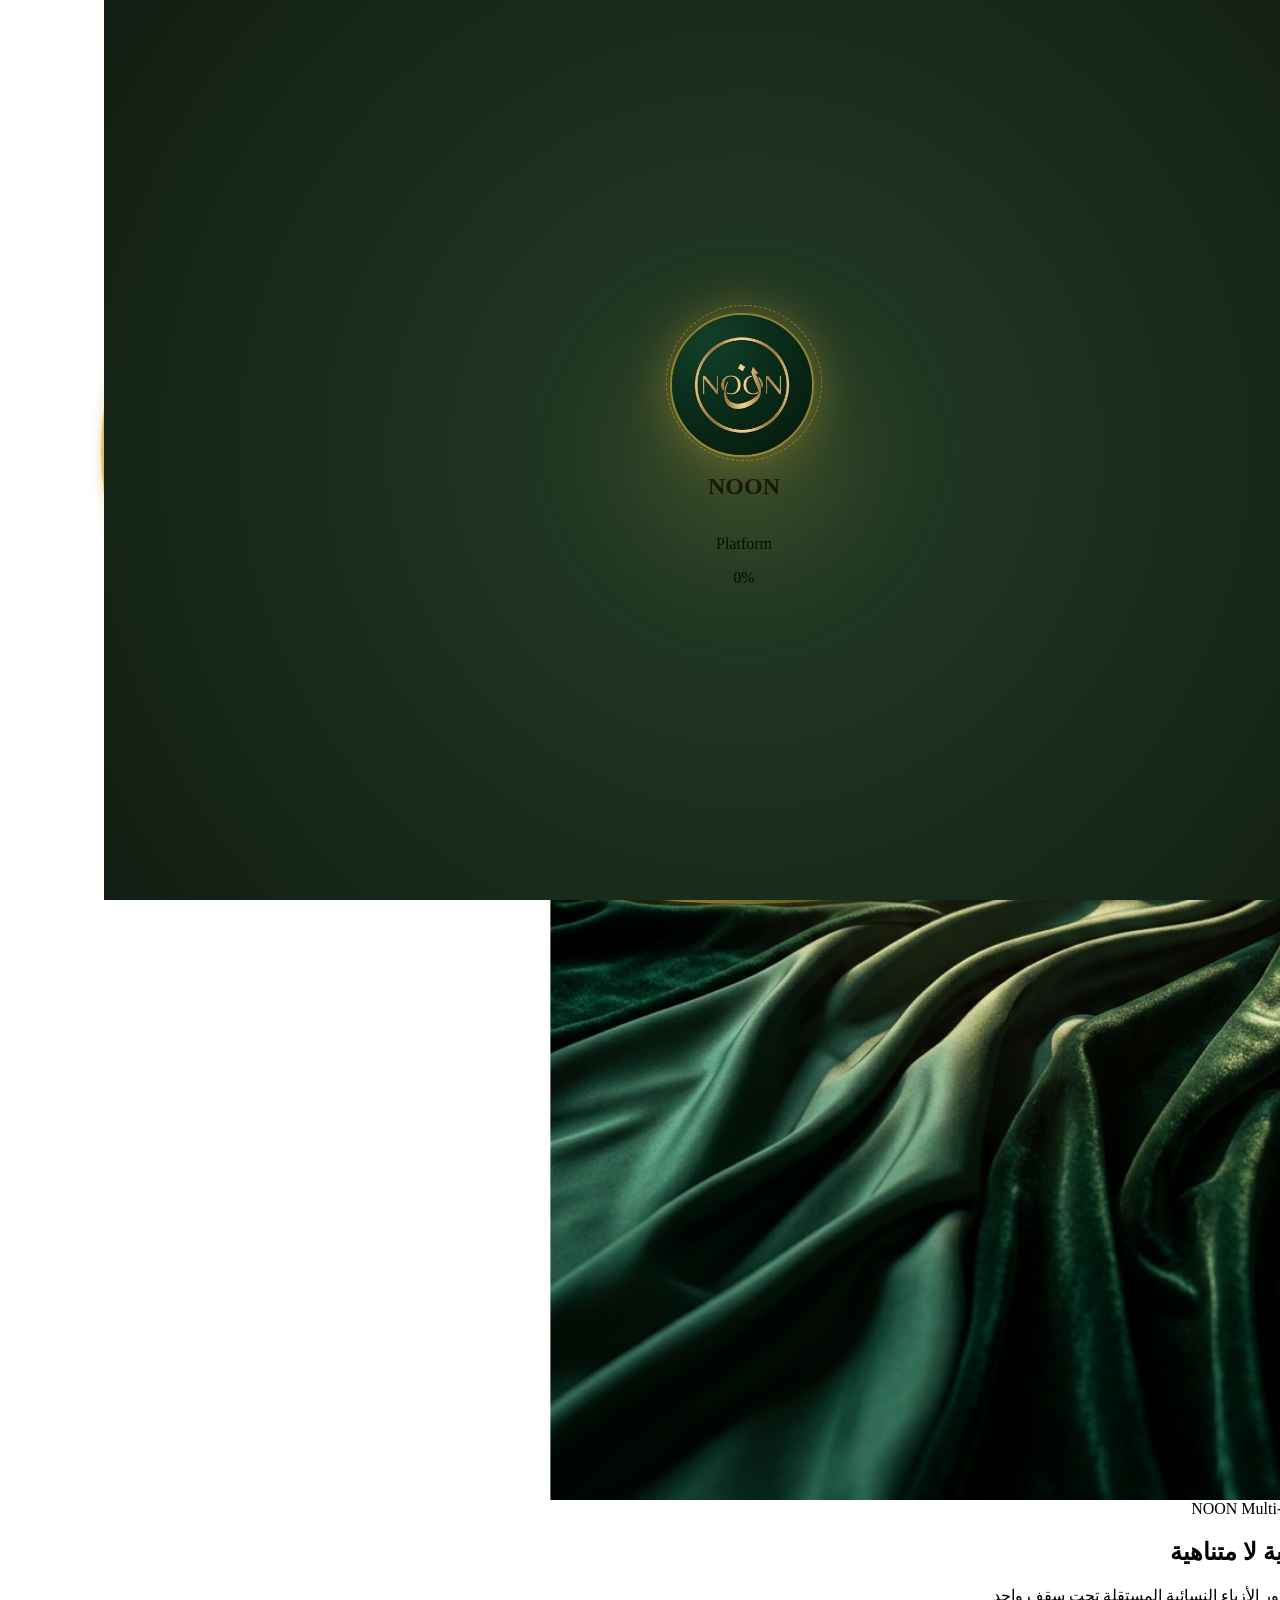
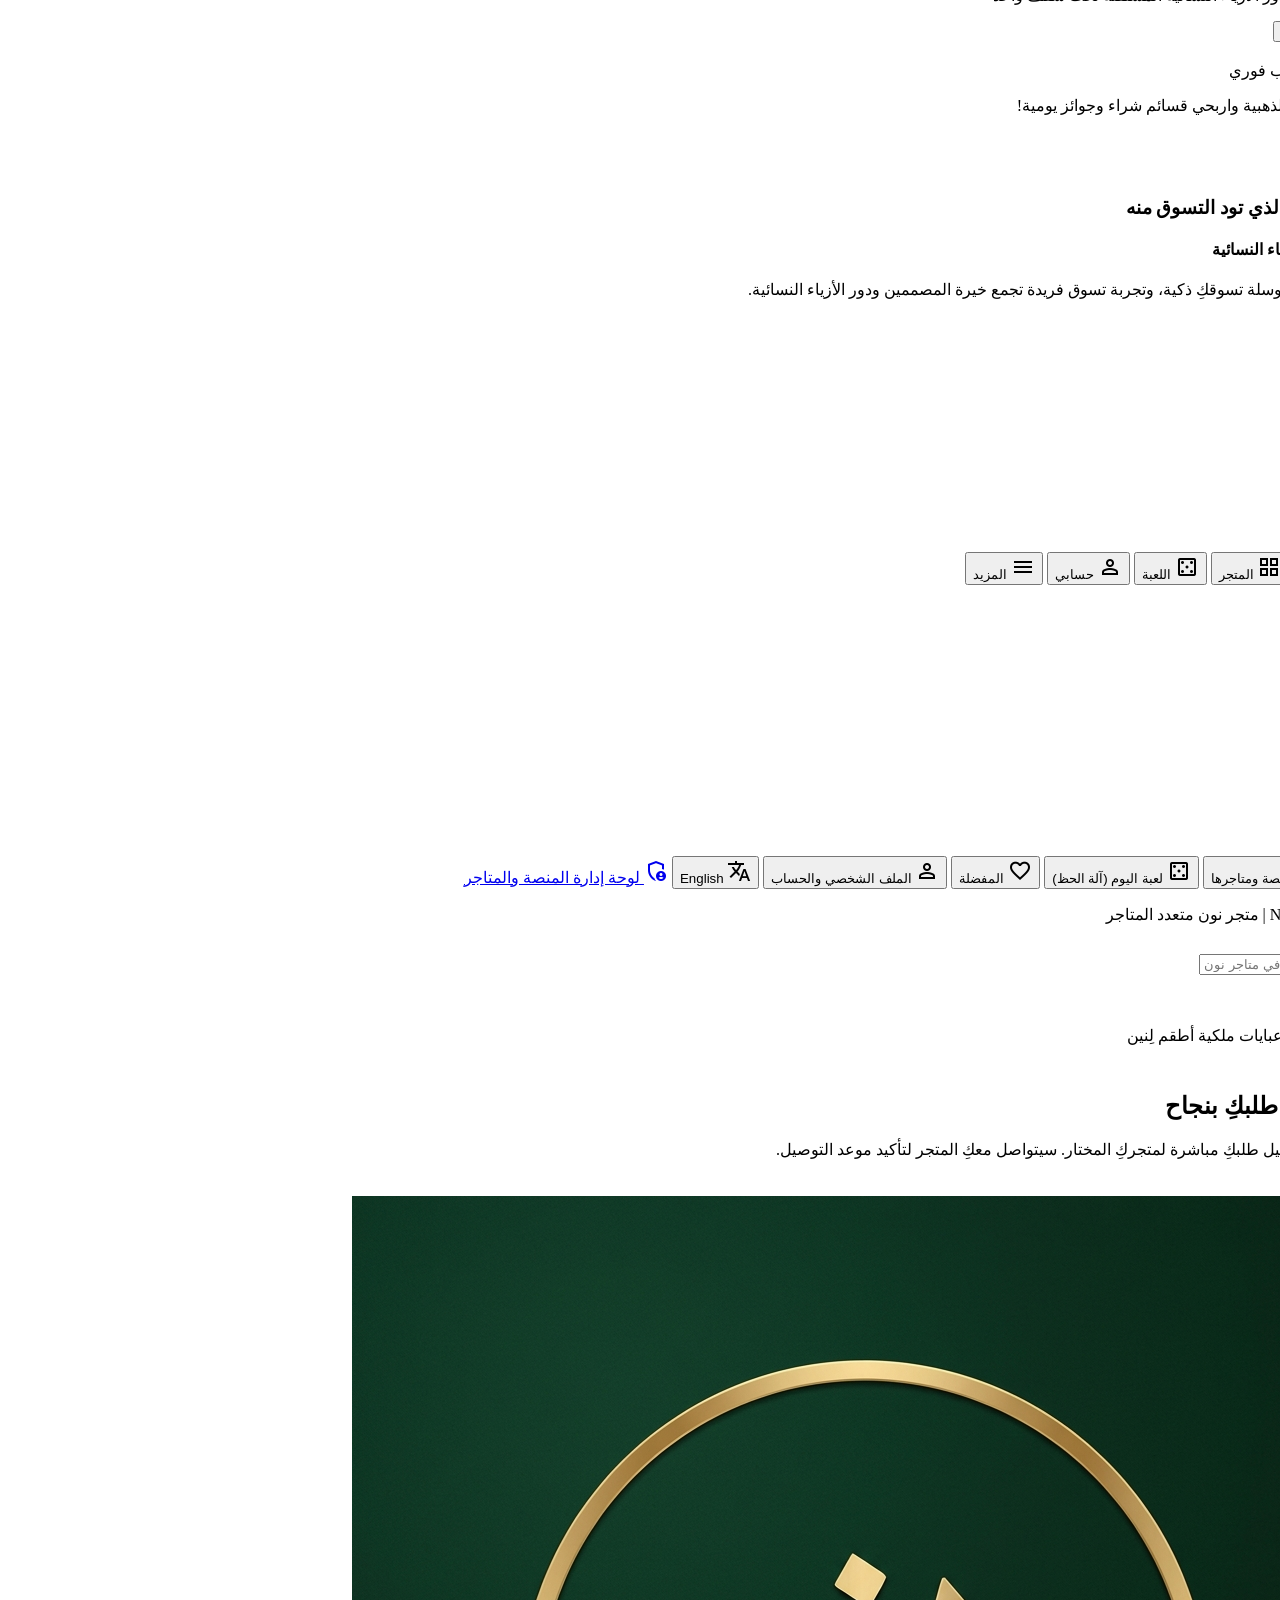
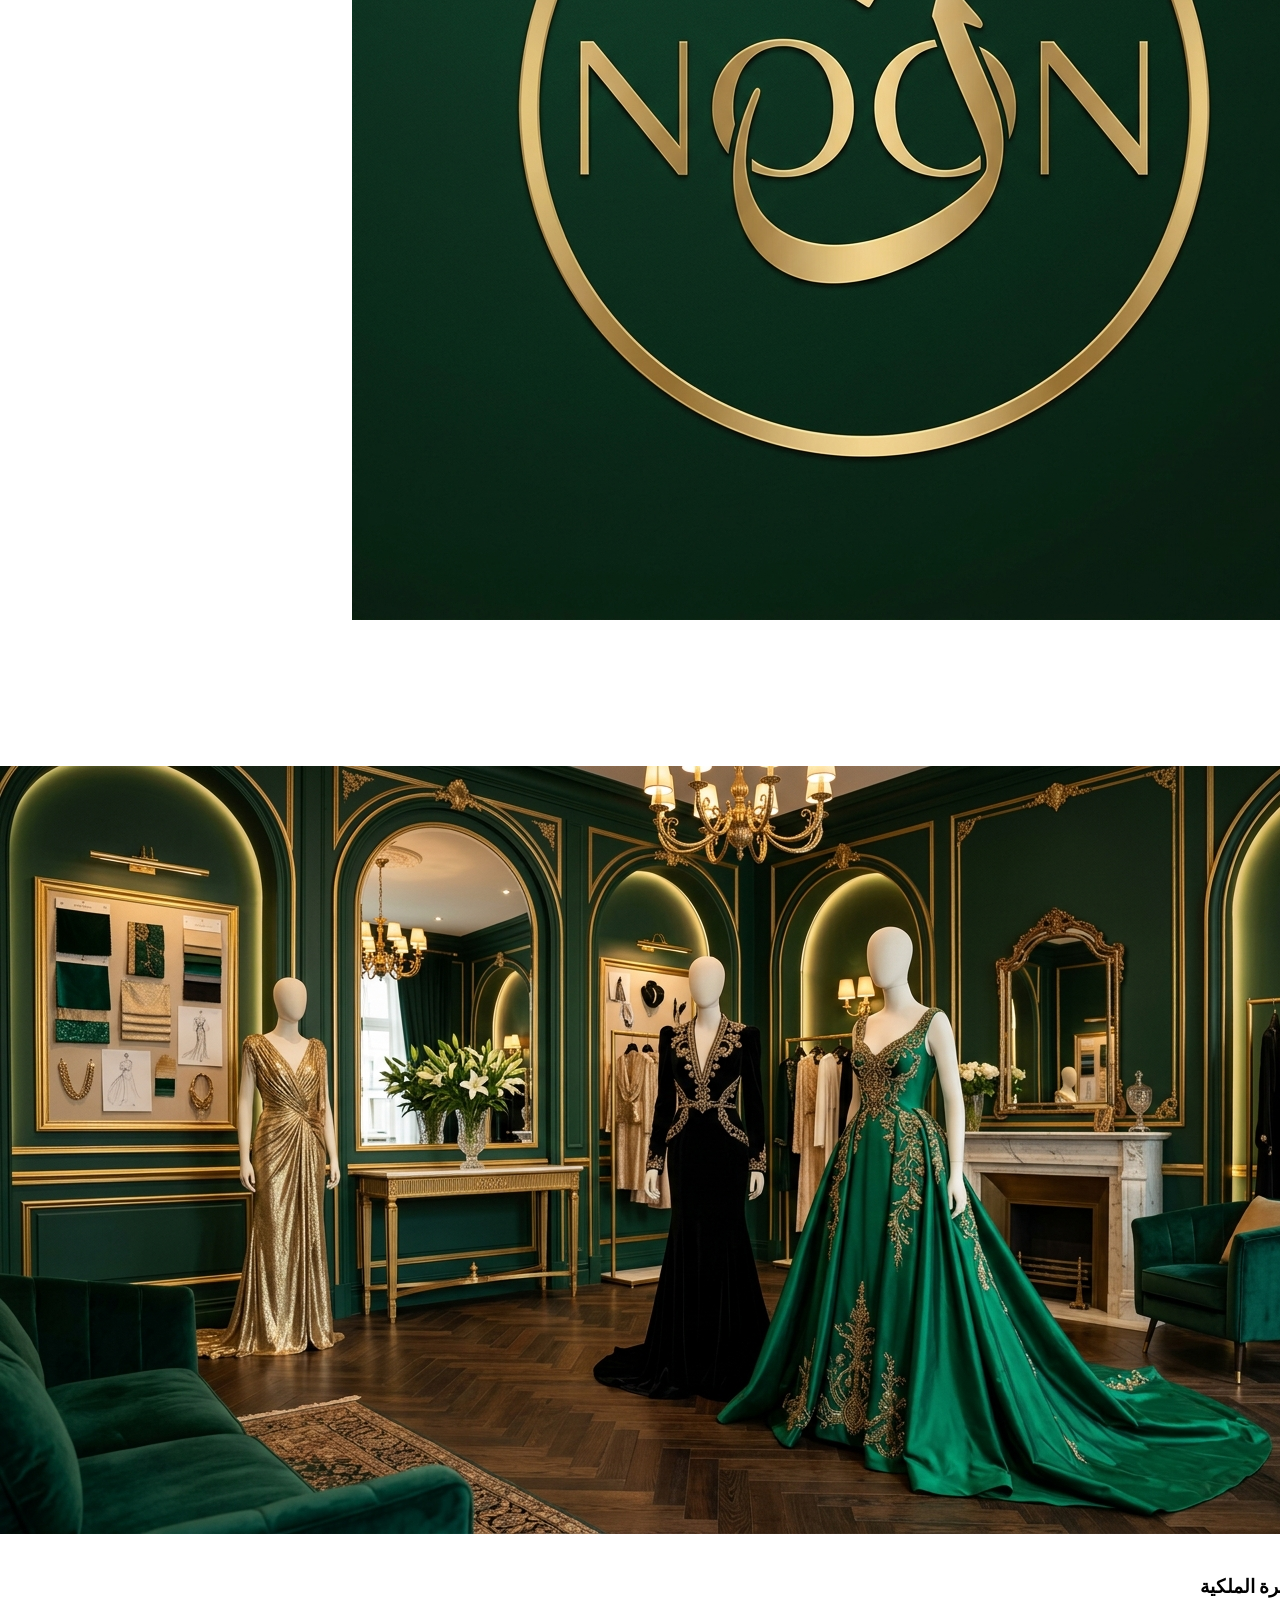
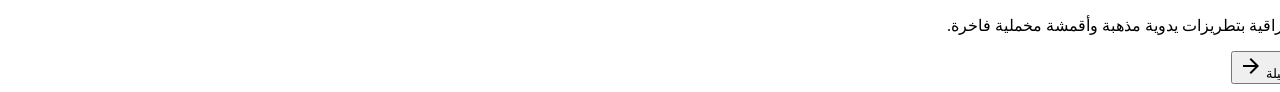
==== index.html @ 129aa899 "Initial commit: NOON Multi-Store Women's Fashion Platform" ====
<!DOCTYPE html>
<html lang="ar" dir="rtl" translate="no">
<head>
  <meta charset="UTF-8" />
  <meta name="viewport" content="width=device-width, initial-scale=1.0, maximum-scale=1.0, user-scalable=no" />
  <meta name="google" content="notranslate" />
  <title>منصة نون | NOON Multi-Store Platform</title>
  <meta name="description" content="منصة نون — وجهتكِ الأولى لتسوق أرقى الأزياء والعبايات النسائية من متاجر مستقلة متعددة." />
  <script>
    window.onerror = function(msg, url, lineNo, columnNo, error) {
      console.log('NOON ERROR:', msg, 'at', lineNo, ':', columnNo);
      return false;
    };
  </script>
  <link rel="preconnect" href="https://fonts.googleapis.com">
  <link rel="preconnect" href="https://fonts.gstatic.com" crossorigin>
  <link href="https://fonts.googleapis.com/css2?family=Manrope:wght@300;400;500;600&family=Noto+Serif:ital,wght@0,300;0,400;0,500;0,600;0,700;1,400&family=IBM+Plex+Sans+Arabic:wght@300;400;500;600;700&family=Noto+Serif+Arabic:wght@300;400;500;600;700&display=swap" rel="stylesheet">
  <link rel="stylesheet" href="https://fonts.googleapis.com/css2?family=Material+Symbols+Outlined:opsz,wght,FILL,GRAD@24,300,0,0" />
  <script src="https://cdn.jsdelivr.net/npm/@supabase/supabase-js@2"></script>
  <script src="https://cdnjs.cloudflare.com/ajax/libs/gsap/3.12.5/gsap.min.js"></script>
  <script src="https://cdn.tailwindcss.com"></script>
  <script>
    tailwind.config = {
      theme: {
        extend: {
          colors: {
            background: '#FCFAE8',
            primary: '#1B2E1D',
            accent: '#D4AF37',
            gold: { DEFAULT: '#D4AF37', light: '#E5C76B', dark: '#B8860B' }
          },
          fontFamily: {
            serif: ['"Noto Serif"', '"Noto Serif Arabic"', 'serif'],
            sans: ['"IBM Plex Sans Arabic"', '"Manrope"', 'sans-serif'],
          },
          letterSpacing: { 'luxury': '0.3em', 'elegant': '0.15em' },
          animation: {
            'fade-up': 'fadeUp 1.2s cubic-bezier(0.16, 1, 0.3, 1) forwards',
            'slow-zoom': 'slowZoom 20s linear infinite alternate',
          },
          keyframes: {
            fadeUp: {
              '0%': { opacity: '0', transform: 'translateY(40px)' },
              '100%': { opacity: '1', transform: 'translateY(0)' }
            },
            slowZoom: {
              '0%': { transform: 'scale(1)' },
              '100%': { transform: 'scale(1.1)' }
            }
          }
        },
      },
    }
  </script>
  <style type="text/tailwindcss">
    @layer base {
      body { @apply bg-background text-primary font-sans antialiased overflow-x-hidden; }
      h1, h2, h3, h4, h5, h6 { @apply font-serif; }
      [dir="rtl"] { font-family: "IBM Plex Sans Arabic", "Manrope", sans-serif; }
      [dir="rtl"] h1, [dir="rtl"] h2, [dir="rtl"] h3, [dir="rtl"] h4, [dir="rtl"] h5, [dir="rtl"] h6 {
        font-family: "Noto Serif Arabic", "Noto Serif", serif;
      }
    }
  </style>
  <link rel="stylesheet" href="./style.css" />
</head>
<body class="bg-background text-primary font-sans antialiased overflow-x-hidden pb-16">
  
  <!-- 1. SPLASH SCREEN (بداية ترحيبية موشن راقية وسلسة) -->
  <div id="splash-screen">
    <div class="splash-backdrop-glow"></div>
    <div class="splash-logo-wrap mb-4">
      <div class="splash-ring-outer"></div>
      <img src="images/logo.png" alt="NOON Logo" class="splash-logo-img">
    </div>
    <h2 class="font-serif text-3xl tracking-[0.45em] text-accent font-light mb-1 splash-title">NOON</h2>
    <p class="text-[9px] uppercase tracking-[0.35em] text-white/60 mb-6 splash-sub" data-i18n="brand_sub">Platform</p>
    
    <!-- Motion Progress Bar -->
    <div class="w-48 h-[2px] bg-white/10 rounded-full overflow-hidden relative">
      <div id="splash-progress" class="h-full bg-gradient-to-r from-accent/60 via-accent to-gold-light w-0 rounded-full transition-all duration-300"></div>
    </div>
    <span id="splash-percent" class="text-[9px] text-accent/80 font-mono tracking-widest mt-2 font-bold">0%</span>
  </div>

  <!-- 2. TOP BRAND NAV -->
  <header class="fixed top-0 left-0 right-0 z-50 glass-header transition-all duration-500" id="top-nav">
    <div class="px-4 h-16 flex items-center justify-between max-w-[600px] mx-auto">
      
      <!-- Left Controls: Store Switcher (⋮) & Daily Game -->
      <div class="flex items-center gap-1.5">
        <button id="store-switcher-btn" class="w-9 h-9 rounded-full flex items-center justify-center text-primary hover:text-accent hover:bg-primary/5 transition-all" onclick="toggleStoreSwitcher(true)" title="تبديل المتاجر">
          <span class="material-symbols-outlined text-2xl">more_vert</span>
        </button>
        <button id="nav-game-btn" class="w-9 h-9 rounded-full flex items-center justify-center text-accent hover:scale-110 transition-all relative" onclick="navigate('game')" title="لعبة اليوم">
          <span class="material-symbols-outlined text-xl">casino</span>
          <span class="absolute top-1.5 right-1.5 w-2 h-2 bg-accent rounded-full animate-ping"></span>
        </button>
      </div>

      <!-- Center Logo (شعار المنصة المتوهج بحلقة الستوري - يفتح القصص عند النقر) -->
      <div class="absolute left-1/2 -translate-x-1/2 flex items-center justify-center">
        <div class="relative cursor-pointer group flex flex-col items-center" onclick="openStoriesModal()" title="انقري لمشاهدة ستوريات وقصص المنصة">
          <div class="stories-ring-glow"></div>
          <img src="images/logo.png" alt="NOON Platform Logo" class="top-nav-logo relative z-10">
          <span class="absolute -bottom-2.5 bg-gradient-to-r from-accent to-gold-light text-primary text-[7px] font-bold px-1.5 py-0.2 rounded-full uppercase tracking-wider shadow-md opacity-95 group-hover:scale-110 transition-transform z-20">قصص نون</span>
        </div>
      </div>

      <!-- Right Controls: Search & Bag -->
      <div class="flex items-center gap-1.5">
        <button id="nav-search-btn" class="w-9 h-9 rounded-full flex items-center justify-center text-primary hover:text-accent hover:bg-primary/5 transition-all" onclick="toggleSearch(true)">
          <span class="material-symbols-outlined text-xl font-light">search</span>
        </button>
        <button class="w-9 h-9 rounded-full flex items-center justify-center text-primary relative hover:text-accent hover:bg-primary/5 transition-all" onclick="navigate('bag')">
          <span class="material-symbols-outlined text-xl font-light">local_mall</span>
          <span class="absolute -top-1 -right-1 bg-accent text-white text-[8px] w-4 h-4 rounded-full flex items-center justify-center font-sans font-bold" id="cart-count">0</span>
        </button>
      </div>

    </div>
  </header>

  <!-- 3. MAIN APPLICATION CONTAINER -->
  <main class="mt-16 w-full max-w-[600px] mx-auto min-h-screen relative" id="app">
    
    <!-- ════════════════════════════════════════════════════════
         SCREEN 1: PLATFORM HUB (واجهة المنصة الرئيسية واختيار المتاجر)
         ════════════════════════════════════════════════════════ -->
    <section id="screen-hub" class="screen active">
      
      <!-- Platform Hero -->
      <div class="relative h-[65svh] w-full overflow-hidden cursor-pointer group" onclick="scrollToStores()">
        <div class="absolute inset-0 parallax-wrap">
          <img id="hero-bg-img" src="images/hero_noon.jpg" class="absolute inset-0 w-full h-full object-cover parallax-img animate-slow-zoom" alt="NOON Platform">
        </div>
        <div class="absolute inset-0 bg-gradient-to-b from-black/30 via-primary/30 to-background"></div>
        <div class="absolute inset-0 flex flex-col items-center justify-center text-center px-6">
          <span class="text-[9px] uppercase tracking-[0.4em] font-bold text-accent mb-4 animate-fade-up bg-primary/60 px-4 py-1.5 rounded-full border border-accent/30" style="animation-delay: 0.2s;" data-i18n="brand_sub">NOON Multi-Store Platform</span>
          <h2 class="font-serif text-white text-3xl md:text-5xl mb-4 leading-tight animate-fade-up" style="animation-delay: 0.4s;" data-i18n="hero_title">أناقة نسائية لا متناهية</h2>
          <p class="font-sans text-xs text-white/80 max-w-sm mb-6 animate-fade-up font-light" style="animation-delay: 0.6s;" data-i18n="our_stores_subtitle">تصفحي أرقى دور الأزياء النسائية المستقلة تحت سقف واحد</p>
          <button class="px-8 py-3 bg-accent text-primary font-sans text-[10px] tracking-luxury font-bold uppercase hover:bg-white transition-all duration-500 shadow-xl rounded-full animate-fade-up" style="animation-delay: 0.8s;" onclick="scrollToStores()">
            <span data-i18n="explore_now">اكتشفي المتاجر</span>
          </button>
        </div>
      </div>

      <!-- Quick Action: Daily Game Banner -->
      <div class="px-4 -mt-6 relative z-10 mb-8">
        <div class="p-4 rounded-2xl bg-gradient-to-r from-primary to-[#243e27] border border-accent/40 shadow-xl flex items-center justify-between cursor-pointer group hover:scale-[1.01] transition-all" onclick="navigate('game')">
          <div class="flex items-center gap-3">
            <div class="w-12 h-12 rounded-xl bg-accent/20 border border-accent/40 flex items-center justify-center text-accent text-2xl group-hover:rotate-12 transition-transform">
              🎰
            </div>
            <div>
              <div class="flex items-center gap-2">
                <span class="font-serif text-white text-sm font-semibold" data-i18n="game_title">لعبة اليوم</span>
                <span class="bg-accent/20 text-accent text-[8px] font-bold px-2 py-0.5 rounded-full uppercase tracking-wider">سحب فوري</span>
              </div>
              <p class="text-white/70 text-[10px] mt-0.5" data-i18n="game_subtitle">اسحبي العتلة الذهبية واربحي قسائم شراء وجوائز يومية!</p>
            </div>
          </div>
          <span class="material-symbols-outlined text-accent text-xl group-hover:translate-x-[-4px] transition-transform">arrow_forward_ios</span>
        </div>
      </div>

      <!-- Stores Directory Section (المتاجر الثلاثة المستقلة) -->
      <div class="py-6 px-4" id="platform-stores-section">
        <div class="text-center mb-8">
          <span class="text-[10px] uppercase tracking-[0.4em] font-bold text-accent mb-2 block" data-i18n="our_stores">متاجر المنصة</span>
          <h3 class="font-serif text-2xl text-primary" data-i18n="our_stores_subtitle">اختر المتجر الذي تود التسوق منه</h3>
        </div>

        <!-- Stores Dynamic List Container -->
        <div class="space-y-6" id="stores-hub-container">
          <!-- Rendered dynamically by main.js -->
        </div>
      </div>

      <!-- Platform Features Banner -->
      <div class="py-12 px-6 bg-primary text-background mt-10 rounded-t-[32px] text-center">
        <div class="heritage-ornament mb-4">
          <h4 class="font-serif text-xl italic" data-i18n="platform_title">منصة نون للأزياء النسائية</h4>
        </div>
        <p class="font-sans text-xs text-background/70 max-w-sm mx-auto mb-8 font-light leading-relaxed">
          حسابكِ موحد، وسلة تسوقكِ ذكية، وتجربة تسوق فريدة تجمع خيرة المصممين ودور الأزياء النسائية.
        </p>
        <div class="grid grid-cols-3 gap-3 text-center text-accent">
          <div class="p-3 bg-white/5 rounded-xl border border-white/10">
            <span class="material-symbols-outlined text-2xl mb-1">storefront</span>
            <p class="text-[9px] uppercase tracking-wider text-background/90 font-bold">متاجر مستقلة</p>
          </div>
          <div class="p-3 bg-white/5 rounded-xl border border-white/10">
            <span class="material-symbols-outlined text-2xl mb-1">verified_user</span>
            <p class="text-[9px] uppercase tracking-wider text-background/90 font-bold">حساب موحد</p>
          </div>
          <div class="p-3 bg-white/5 rounded-xl border border-white/10">
            <span class="material-symbols-outlined text-2xl mb-1">casino</span>
            <p class="text-[9px] uppercase tracking-wider text-background/90 font-bold">جوائز يومية</p>
          </div>
        </div>
      </div>

    </section>

    <!-- ════════════════════════════════════════════════════════
         SCREEN 2: BOUTIQUE STORE (واجهة المتجر المستقل وأقسامه ومنتجاته)
         ════════════════════════════════════════════════════════ -->
    <section id="screen-collections" class="screen bg-background">
      
      <!-- Store Header Banner & Info -->
      <div class="relative overflow-hidden border-b border-primary/10 bg-primary/5 pb-4" id="store-profile-header">
        <div class="h-44 w-full relative overflow-hidden">
          <img id="current-store-banner" src="images/store_elegance.jpg" class="w-full h-full object-cover">
          <div class="absolute inset-0 bg-gradient-to-t from-primary/90 via-primary/40 to-transparent"></div>
          <button class="absolute top-4 left-4 z-10 w-9 h-9 bg-black/40 backdrop-blur-md rounded-full flex items-center justify-center text-white" onclick="navigate('hub')" title="العودة للمنصة">
            <span class="material-symbols-outlined text-sm font-light">arrow_back</span>
          </button>
          <div class="absolute bottom-3 left-4 right-4 flex items-center justify-between text-white">
            <div>
              <span id="current-store-badge" class="bg-accent text-primary text-[8px] font-bold px-2.5 py-0.5 rounded-full uppercase tracking-wider mb-1 inline-block">أزياء راقية</span>
              <h2 id="current-store-title" class="font-serif text-2xl font-normal leading-tight text-white drop-shadow">إليجانس نون</h2>
            </div>
            <!-- Quick Switch Store Button -->
            <button class="px-3 py-1.5 bg-white/20 backdrop-blur-md border border-white/30 rounded-lg text-[9px] tracking-wider uppercase font-bold flex items-center gap-1 hover:bg-accent hover:text-primary transition-all" onclick="toggleStoreSwitcher(true)">
              <span data-i18n="switch_store">تبديل المتجر</span>
              <span class="material-symbols-outlined text-xs">sync_alt</span>
            </button>
          </div>
        </div>
        
        <!-- Store Tagline & Social Links -->
        <div class="px-4 pt-3 flex items-center justify-between">
          <p id="current-store-desc" class="text-xs text-primary/70 font-light max-w-[70%] line-clamp-2"></p>
          <div class="flex items-center gap-2" id="current-store-socials">
            <a id="store-whatsapp-btn" href="#" target="_blank" class="w-8 h-8 rounded-full bg-emerald-600/10 text-emerald-700 border border-emerald-600/20 flex items-center justify-center text-sm hover:scale-110 transition-transform">
              <span class="material-symbols-outlined text-base">chat</span>
            </a>
            <a id="store-instagram-btn" href="#" target="_blank" class="w-8 h-8 rounded-full bg-pink-600/10 text-pink-700 border border-pink-600/20 flex items-center justify-center text-sm hover:scale-110 transition-transform">
              <span class="material-symbols-outlined text-base">photo_camera</span>
            </a>
          </div>
        </div>
      </div>

      <!-- Active Boutique Floating Indicator -->
      <div class="px-4 py-2.5 active-store-indicator flex items-center justify-between text-background">
        <div class="flex items-center gap-2">
          <span class="material-symbols-outlined text-accent text-sm">storefront</span>
          <span class="text-[10px] tracking-wider font-light" data-i18n="active_boutique">أنتِ تتسوقين الآن في:</span>
          <strong id="active-store-chip" class="text-xs font-serif text-accent">متجر إليجانس</strong>
        </div>
        <button class="text-[9px] underline text-accent/80 hover:text-accent" onclick="toggleStoreSwitcher(true)" data-i18n="all_stores">تغيير المتجر</button>
      </div>

      <!-- Categories Filter Tabs (خاصة بالمتجر الحالي) -->
      <div class="pt-4 px-4 pb-2">
        <div class="flex space-x-2 overflow-x-auto pb-2 scrollbar-hide -mx-4 px-4 snap-x" id="category-filters">
          <!-- Populated dynamically based on current store -->
        </div>
      </div>

      <!-- Boutique Products Grid -->
      <div class="grid grid-cols-2 gap-[4px] px-[4px] pb-20" id="atelier-grid">
        <!-- Products populated for current store only -->
      </div>
    </section>

    <!-- ════════════════════════════════════════════════════════
         SCREEN 3: PRODUCT DETAIL (تفاصيل المنتج مع المقاسات والألوان)
         ════════════════════════════════════════════════════════ -->
    <section id="screen-product" class="screen relative bg-background pb-28">
      <button class="absolute top-4 left-4 z-10 w-10 h-10 bg-background/60 backdrop-blur-md rounded-full flex items-center justify-center text-primary" onclick="navigate('collections')">
        <span class="material-symbols-outlined text-lg font-light">arrow_back</span>
      </button>
      <button id="product-fav-btn" class="fav-btn absolute top-4 right-4 z-10" onclick="toggleFavorite()">
        <span class="material-symbols-outlined">favorite</span>
      </button>

      <!-- Store Origin Tag (المتجر التابع له) -->
      <div class="w-full h-[60svh] bg-primary/5 snap-x snap-mandatory flex overflow-x-auto scrollbar-hide relative" id="product-gallery">
        <div class="snap-start w-full h-full flex-shrink-0">
          <img src="" class="w-full h-full object-cover object-top" alt="Main View">
        </div>
      </div>

      <!-- Boutique Origin Pill -->
      <div class="px-6 -mt-4 relative z-10">
        <span id="product-store-badge" class="inline-flex items-center gap-1.5 px-3 py-1 rounded-full bg-primary text-background text-[10px] tracking-wider shadow-md border border-accent/40 font-medium">
          <span class="material-symbols-outlined text-accent text-xs">storefront</span>
          <span id="product-store-name">متجر إليجانس نون</span>
        </span>
      </div>

      <!-- Color Swatches -->
      <div class="flex justify-center gap-3 mt-4 px-6" id="color-swatches"></div>

      <div class="px-6 mt-4">
        <p id="product-category" class="text-[10px] font-semibold tracking-widest text-primary/60 uppercase mb-1"></p>
        <h2 class="font-serif text-2xl mb-2" id="product-name"></h2>
        <p class="font-sans text-lg font-bold text-accent mb-4" id="product-price"></p>
        <p id="product-desc" class="font-sans text-sm font-light leading-relaxed mb-6 text-primary/80"></p>

        <!-- Size Selector -->
        <div class="mb-5">
          <div class="flex justify-between items-end mb-3">
            <span class="text-[10px] uppercase tracking-widest font-semibold" data-i18n="select_size">اختر المقاس</span>
            <span class="text-[10px] uppercase tracking-wider underline decoration-primary/30 cursor-pointer" data-i18n="size_guide">دليل المقاسات</span>
          </div>
          <div class="grid grid-cols-5 gap-2" id="size-selector"></div>
        </div>

        <!-- Quantity -->
        <div class="mb-6">
          <span class="text-[10px] uppercase tracking-widest font-semibold mb-3 block" data-i18n="quantity">الكمية</span>
          <div class="flex items-center gap-5">
            <button class="w-9 h-9 rounded-full border border-primary/20 flex items-center justify-center hover:bg-primary hover:text-white transition-colors text-sm" onclick="updateQuantity(-1)">−</button>
            <span id="product-quantity" class="font-sans text-lg font-medium">1</span>
            <button class="w-9 h-9 rounded-full border border-primary/20 flex items-center justify-center hover:bg-primary hover:text-white transition-colors text-sm" onclick="updateQuantity(1)">+</button>
          </div>
        </div>

        <!-- Heritage & Craftsmanship -->
        <div class="mb-6 p-5 bg-primary/5 border-l-2 border-accent rounded-r-lg">
           <h4 class="font-serif text-xs uppercase tracking-widest text-accent mb-2" data-i18n="heritage">تفاصيل القطعة</h4>
           <p id="product-heritage" class="font-sans text-xs italic leading-relaxed text-primary/70"></p>
        </div>

        <!-- Accordions -->
        <div class="border-t border-primary/10" id="product-accordions"></div>
      </div>

      <!-- Sticky Add-to-Cart CTA -->
      <div class="fixed bottom-0 left-0 right-0 p-3 bg-background border-t border-primary/10 z-30 pb-safe">
        <div class="max-w-[600px] mx-auto flex gap-3">
          <button class="flex-1 gold-btn-premium py-3.5 rounded-xl uppercase tracking-widest text-[10px] font-bold flex items-center justify-center group shadow-xl" onclick="addToBag()">
            <span data-i18n="add_to_bag">إضافة إلى السلة</span>
            <span class="material-symbols-outlined mr-2 text-sm">local_mall</span>
          </button>
        </div>
      </div>
    </section>

    <!-- ════════════════════════════════════════════════════════
         SCREEN 4: SHOPPING BAG (سلة التسوق المتعددة المتاجر)
         ════════════════════════════════════════════════════════ -->
    <section id="screen-bag" class="screen bg-background">
      <div class="px-6 py-4 flex items-center justify-between border-b border-primary/5 sticky top-0 bg-background/80 backdrop-blur-md z-10">
        <button class="material-symbols-outlined text-xl font-light" onclick="navigate('collections')">arrow_back</button>
        <h2 class="font-serif text-lg" data-i18n="refined_list">سلة التسوق</h2>
        <div class="w-10"></div>
      </div>
      <div class="pt-6 px-6 pb-28">
        <p class="font-sans text-[10px] uppercase tracking-widest text-primary/60 mb-6" id="bag-subtitle"></p>
        
        <!-- Cart Items List grouped by Store -->
        <div class="space-y-4" id="cart-container"></div>
        
        <!-- Summary Box -->
        <div class="mt-6 bg-primary/5 p-5 rounded-2xl border border-primary/10">
          <h3 class="font-serif text-base border-b border-primary/10 pb-3 mb-3" data-i18n="summary">ملخص الطلب</h3>
          <div class="flex justify-between text-sm mb-2 text-primary/80">
            <span data-i18n="subtotal">الإجمالي الفرعي</span>
            <span id="bag-subtotal-summary">0</span>
          </div>
          <div class="flex justify-between text-sm mb-4 text-primary/80" id="shipping-row">
            <span data-i18n="shipping">الشحن</span>
            <span id="shipping-cost-summary">يحدد لاحقاً</span>
          </div>
          <div class="flex justify-between text-base font-serif pt-3 border-t border-primary/10 font-bold">
            <span data-i18n="total">الإجمالي</span>
            <span id="bag-total-summary">0</span>
          </div>
        </div>
      </div>

      <!-- Checkout Sticky Button (WhatsApp Order) -->
      <div class="fixed bottom-0 left-0 right-0 p-3 bg-background/90 backdrop-blur-md border-t border-primary/10 z-30 pb-safe">
        <div class="max-w-[600px] mx-auto">
          <button class="w-full bg-emerald-700 text-white py-3.5 uppercase tracking-widest text-[10px] font-bold shadow-xl group hover:bg-emerald-800 transition-all text-center flex justify-center items-center rounded-xl" onclick="orderWhatsApp()">
            <span data-i18n="order_whatsapp">إرسال الطلب عبر واتساب</span>
            <span class="material-symbols-outlined text-base mr-2">send</span>
          </button>
        </div>
      </div>
    </section>

    <!-- ════════════════════════════════════════════════════════
         SCREEN 5: DAILY GAME (لعبة اليوم - آلة الحظ ذات العتلة)
         ════════════════════════════════════════════════════════ -->
    <section id="screen-game" class="screen bg-background pb-24">
      <div class="px-6 py-4 flex items-center justify-between border-b border-primary/5 sticky top-0 bg-background/80 backdrop-blur-md z-10">
        <button class="material-symbols-outlined text-xl font-light" onclick="navigate('hub')">arrow_back</button>
        <h2 class="font-serif text-lg" data-i18n="game_title">لعبة اليوم</h2>
        <div class="w-10"></div>
      </div>

      <div class="pt-6 px-4">
        <!-- Game Intro Header -->
        <div class="text-center mb-6">
          <span class="text-[9px] uppercase tracking-[0.3em] font-bold text-accent mb-1 block">DAILY FORTUNE</span>
          <h3 class="font-serif text-2xl text-primary mb-2" data-i18n="game_title">آلة الحظ والجوائز اليومية</h3>
          <p class="font-sans text-xs text-primary/70 max-w-sm mx-auto font-light" data-i18n="game_subtitle">اسحبي العتلة الذهبية واربحي قسائم شراء وجوائز فورية لطلبك!</p>
        </div>

        <!-- Attempts Badge -->
        <div class="flex justify-center mb-6">
          <div class="inline-flex items-center gap-2 px-4 py-1.5 rounded-full bg-primary/10 border border-primary/20 text-xs">
            <span class="material-symbols-outlined text-accent text-sm">alarm</span>
            <span data-i18n="attempts_left">المحاولات المتبقية اليوم:</span>
            <strong id="game-attempts-badge" class="text-accent font-bold">1</strong>
          </div>
        </div>

        <!-- Slot Machine Cabinet Frame -->
        <div class="slot-machine-cabinet p-6 mb-8 max-w-[420px] mx-auto">
          <!-- Top Neon Arc -->
          <div class="text-center mb-4">
            <span class="text-[10px] tracking-[0.4em] uppercase font-bold text-gold-light animate-pulse">✨ NOON LUCKY REELS ✨</span>
          </div>

          <div class="flex items-center justify-center gap-4">
            <!-- Slot Window (3 Reels) -->
            <div class="slot-window p-3 flex gap-2.5">
              <div class="slot-reel" id="reel-1"><span>💎</span></div>
              <div class="slot-reel" id="reel-2"><span>👑</span></div>
              <div class="slot-reel" id="reel-3"><span>✨</span></div>
            </div>

            <!-- Interactive Mechanical Lever (العتلة الميكانيكية التفاعلية) -->
            <div class="slot-lever-container" id="slot-lever" onclick="pullSlotLever()" title="اسحب العتلة">
              <div class="slot-lever-ball"></div>
              <div class="slot-lever-stick"></div>
              <div class="slot-lever-base"></div>
            </div>
          </div>

          <!-- Lever Action Button -->
          <div class="mt-6 text-center">
            <button id="spin-btn" class="gold-btn-premium w-full py-4 rounded-xl font-sans text-xs font-bold tracking-luxury uppercase shadow-2xl flex items-center justify-center gap-2" onclick="pullSlotLever()">
              <span class="material-symbols-outlined text-base">touch_app</span>
              <span id="spin-btn-text" data-i18n="pull_lever">اسحب العتلة</span>
            </button>
          </div>
        </div>

        <!-- Won Prizes History in Profile / Recent Result -->
        <div id="game-result-card" class="hidden p-5 rounded-2xl bg-white border border-accent/40 shadow-xl text-center max-w-[420px] mx-auto mb-6">
          <span class="material-symbols-outlined text-4xl text-accent mb-2">celebration</span>
          <h4 class="font-serif text-lg font-bold text-primary mb-1" id="prize-won-title">تهانينا!</h4>
          <p class="text-xs text-primary/70 mb-3" id="prize-won-desc"></p>
          <div class="p-3 bg-primary/5 rounded-xl border border-dashed border-accent flex items-center justify-between">
            <code class="text-sm font-bold text-accent tracking-widest" id="prize-code-text">NOON50K</code>
            <button class="px-3 py-1 bg-accent text-primary rounded-lg text-xs font-bold hover:bg-primary hover:text-white transition-all" onclick="copyPrizeCode()">نسخ</button>
          </div>
        </div>

        <!-- Rules Notice -->
        <div class="text-center text-[10px] text-primary/50 max-w-xs mx-auto">
          <p>تتاح محاولة واحدة يومياً لكل حساب مسجل. يتم تطبيق الخصم فورياً عند إتمام الطلب.</p>
        </div>
      </div>
    </section>

    <!-- ════════════════════════════════════════════════════════
         SCREEN 6: USER PROFILE (حساب المستخدم الموحد)
         ════════════════════════════════════════════════════════ -->
    <section id="screen-profile" class="screen bg-background pb-24">
      <div class="px-6 py-4 flex items-center justify-between border-b border-primary/5 sticky top-0 bg-background/80 backdrop-blur-md z-10">
        <button class="material-symbols-outlined text-xl font-light" onclick="navigate('hub')">arrow_back</button>
        <h2 class="font-serif text-lg" data-i18n="user_profile">الملف الشخصي</h2>
        <div class="w-10"></div>
      </div>

      <div class="pt-6 px-6">
        <!-- Profile Header -->
        <div class="bg-primary text-background p-6 rounded-2xl text-center mb-6 relative overflow-hidden">
          <div class="w-20 h-20 rounded-full mx-auto mb-3 border-2 border-accent overflow-hidden relative bg-black/40 shadow-xl">
            <img id="profile-avatar-img" src="images/logo.png" class="w-full h-full object-cover">
          </div>
          <h3 class="font-serif text-xl text-white mb-0.5" id="profile-user-name">زائر كريم</h3>
          <p class="text-[10px] uppercase tracking-widest text-accent" id="profile-status-text">حساب موحد لمنصة نون</p>
        </div>

        <!-- Profile Settings Card -->
        <div class="bg-white p-5 rounded-2xl shadow-sm mb-6 border border-primary/5 space-y-4">
          <h4 class="font-serif text-sm font-semibold border-b border-primary/5 pb-2">بيانات الحساب</h4>
          
          <div>
            <label class="text-[10px] uppercase tracking-wider text-primary/60 block mb-1" data-i18n="display_name">اسم العرض</label>
            <input type="text" id="input-display-name" class="w-full border border-primary/15 rounded-xl px-3 py-2 text-sm outline-none focus:border-accent" placeholder="اسمك الكريم">
          </div>

          <!-- Avatar Privacy Options -->
          <div class="pt-2">
            <label class="text-[10px] uppercase tracking-wider text-primary/60 block mb-2" data-i18n="avatar_privacy">خيارات الصورة الرمزية</label>
            <div class="space-y-2">
              <label class="flex items-center gap-2 text-xs text-primary/80 cursor-pointer">
                <input type="radio" name="avatar_mode" value="default" checked class="text-accent focus:ring-accent">
                <span data-i18n="use_default_avatar">استخدام الأفاتار الملكي الافتراضي</span>
              </label>
              <label class="flex items-center gap-2 text-xs text-primary/80 cursor-pointer">
                <input type="radio" name="avatar_mode" value="public" class="text-accent focus:ring-accent">
                <span data-i18n="show_avatar_public">إظهار صورتي الشخصية للآخرين</span>
              </label>
            </div>
          </div>

          <button class="w-full py-3 bg-primary text-background rounded-xl text-xs font-bold hover:bg-accent hover:text-primary transition-all mt-3" onclick="saveProfileSettings()" data-i18n="save_profile">
            حفظ البيانات
          </button>
        </div>

        <!-- Quick Stats: Favorites & Won Vouchers -->
        <div class="grid grid-cols-2 gap-3 mb-6">
          <div class="p-4 bg-white rounded-xl border border-primary/5 text-center cursor-pointer hover:border-accent transition-colors" onclick="navigate('favorites')">
            <span class="material-symbols-outlined text-accent text-2xl mb-1">favorite</span>
            <p class="text-xs font-bold" id="profile-fav-count">0</p>
            <p class="text-[9px] uppercase tracking-wider text-primary/60" data-i18n="my_favorites">المفضلة</p>
          </div>
          <div class="p-4 bg-white rounded-xl border border-primary/5 text-center cursor-pointer hover:border-accent transition-colors" onclick="navigate('game')">
            <span class="material-symbols-outlined text-accent text-2xl mb-1">redeem</span>
            <p class="text-xs font-bold" id="profile-prizes-count">1</p>
            <p class="text-[9px] uppercase tracking-wider text-primary/60">جوائز لعبة اليوم</p>
          </div>
        </div>

        <!-- Auth Actions (Login / Sign Out) -->
        <div class="space-y-2" id="profile-auth-buttons">
          <!-- Injected dynamically -->
        </div>

      </div>
    </section>

    <!-- ════════════════════════════════════════════════════════
         SCREEN 7: FAVORITES (المفضلة)
         ════════════════════════════════════════════════════════ -->
    <section id="screen-favorites" class="screen bg-background">
      <div class="px-6 py-4 flex items-center justify-between border-b border-primary/5 sticky top-0 bg-background/80 backdrop-blur-md z-10">
        <button class="material-symbols-outlined text-xl font-light" onclick="navigate('hub')">arrow_back</button>
        <h2 class="font-serif text-lg" data-i18n="fav_title">المفضلة</h2>
        <div class="w-10"></div>
      </div>
      <div class="pt-6 px-6 pb-24">
        <div id="favorites-container"></div>
      </div>
    </section>

    <!-- ════════════════════════════════════════════════════════
         SCREEN 8: REVIEWS & COMMENTS (التعليقات والتقييمات)
         ════════════════════════════════════════════════════════ -->
    <section id="screen-comments" class="screen bg-background">
      <div class="px-6 py-4 flex items-center justify-between border-b border-primary/5 sticky top-0 bg-background/80 backdrop-blur-md z-10">
        <button class="material-symbols-outlined text-xl font-light" onclick="navigate('collections')">arrow_back</button>
        <h2 class="font-serif text-lg" data-i18n="comments_title">التقييمات</h2>
        <div class="w-10"></div>
      </div>
      <div class="pt-6 px-6 pb-24">
        <div class="bg-primary text-background p-8 rounded-xl mb-6 text-center">
          <span class="material-symbols-outlined text-3xl mb-3 text-accent/90 font-light">reviews</span>
          <h2 class="font-serif text-2xl mb-2" data-i18n="comments_title">تقييمات العميلات</h2>
          <p class="font-sans text-xs font-light text-background/70 max-w-sm mx-auto" data-i18n="comments_subtitle">آراء موثوقة من عميلاتنا العزيزات.</p>
        </div>
        
        <!-- Post Comment Form -->
        <div class="bg-white p-5 rounded-2xl shadow-sm mb-6 border border-primary/5" id="detail-comment-section">
          <textarea id="comment-text" class="w-full bg-transparent border-b border-primary/10 py-2.5 text-sm outline-none focus:border-accent transition-colors resize-none h-20" placeholder="شاركينا رأيكِ في هذه القطعة..." data-i18n="comment_text"></textarea>
          <button id="detail-post-btn" class="w-full mt-3 bg-primary text-background py-3 uppercase tracking-widest text-[10px] font-bold rounded-xl hover:bg-accent hover:text-primary transition-all" onclick="postComment()" data-i18n="post_comment">إرسال التقييم</button>
        </div>

        <!-- Comments List -->
        <div id="comments-list"></div>
      </div>
    </section>

  </main>

  <!-- 4. BOTTOM NAV (التنقل السلس بين شاشات المنصة) -->
  <nav class="fixed bottom-0 left-0 right-0 h-16 bg-background/95 backdrop-blur-lg border-t border-primary/10 z-40 flex items-center justify-around px-2 pb-safe" id="bottom-nav">
    <button class="flex flex-col items-center justify-center w-14 text-primary group nav-btn" data-screen="hub" onclick="navigate('hub')">
      <span class="material-symbols-outlined text-[22px] font-light group-hover:-translate-y-1 transition-transform mb-0.5">storefront</span>
      <span class="text-[8px] uppercase tracking-wider font-semibold opacity-80" data-i18n="stores">المتاجر</span>
    </button>
    <button class="flex flex-col items-center justify-center w-14 text-primary/60 group nav-btn" data-screen="collections" onclick="navigate('collections')">
      <span class="material-symbols-outlined text-[22px] font-light group-hover:-translate-y-1 transition-transform mb-0.5">grid_view</span>
      <span class="text-[8px] uppercase tracking-wider font-semibold opacity-80" data-i18n="shop">المتجر</span>
    </button>
    <button class="flex flex-col items-center justify-center w-14 text-accent group nav-btn relative" data-screen="game" onclick="navigate('game')">
      <span class="material-symbols-outlined text-[24px] font-light group-hover:scale-125 transition-transform mb-0.5">casino</span>
      <span class="text-[8px] uppercase tracking-wider font-bold" data-i18n="game_nav">اللعبة</span>
    </button>
    <button class="flex flex-col items-center justify-center w-14 text-primary/60 group nav-btn" data-screen="profile" onclick="navigate('profile')">
      <span class="material-symbols-outlined text-[22px] font-light group-hover:-translate-y-1 transition-transform mb-0.5">person</span>
      <span class="text-[8px] uppercase tracking-wider font-semibold opacity-80" data-i18n="profile">حسابي</span>
    </button>
    <button class="flex flex-col items-center justify-center w-14 text-primary/60 group" onclick="toggleMoreMenu(true)">
      <span class="material-symbols-outlined text-[22px] font-light group-hover:-translate-y-1 transition-transform mb-0.5">menu</span>
      <span class="text-[8px] uppercase tracking-wider font-semibold opacity-80" data-i18n="more">المزيد</span>
    </button>
  </nav>

  <!-- 5. STORE SWITCHER MODAL (قائمة ⋮ للتبديل السريع بين المتاجر) -->
  <div id="store-switcher-modal" class="fixed inset-0 z-[120] invisible pointer-events-none flex items-center justify-center p-4">
    <div class="absolute inset-0 bg-black/60 backdrop-blur-sm" onclick="toggleStoreSwitcher(false)"></div>
    <div class="switcher-sheet bg-background w-full max-w-sm rounded-[24px] p-6 shadow-2xl relative z-10 border border-accent/30 max-h-[85vh] flex flex-col">
      <div class="flex items-center justify-between border-b border-primary/10 pb-3 mb-4">
        <div class="flex items-center gap-2">
          <span class="material-symbols-outlined text-accent text-xl">store</span>
          <h3 class="font-serif text-lg text-primary font-bold" data-i18n="switch_store">تبديل المتجر</h3>
        </div>
        <button class="material-symbols-outlined text-primary/60 hover:text-primary" onclick="toggleStoreSwitcher(false)">close</button>
      </div>

      <p class="text-xs text-primary/60 font-light mb-4" data-i18n="our_stores_subtitle">اختر المتجر الذي تود التصفح والشراء منه مباشرة:</p>

      <!-- Stores Switcher List -->
      <div class="space-y-3 overflow-y-auto flex-1 pr-1" id="switcher-stores-list">
        <!-- Rendered dynamically -->
      </div>

      <div class="pt-4 mt-3 border-t border-primary/10 flex justify-between items-center">
        <button class="text-xs text-accent font-semibold flex items-center gap-1 hover:underline" onclick="toggleStoreSwitcher(false); navigate('hub')">
          <span class="material-symbols-outlined text-sm">home</span>
          <span data-i18n="platform_home">رئيسية المنصة</span>
        </button>
        <a href="mb-dashboard/index.html" class="text-[10px] uppercase tracking-widest text-primary/50 hover:text-accent font-bold">لوحة الإدارة ↗</a>
      </div>
    </div>
  </div>

  <!-- 6. MORE MENU OVERLAY -->
  <div id="more-overlay" class="fixed inset-0 z-[100] invisible pointer-events-none">
    <div class="absolute inset-0 bg-black/40" onclick="toggleMoreMenu(false)"></div>
    <div class="menu-sheet absolute inset-x-0 bottom-0 bg-background rounded-t-[28px] p-8 pb-12 shadow-2xl">
      <div class="w-10 h-1 bg-primary/10 rounded-full mx-auto mb-8 cursor-pointer" onclick="toggleMoreMenu(false)"></div>
      <div class="space-y-2">
        <button class="w-full flex items-center gap-4 p-4 rounded-xl hover:bg-primary/5 transition-colors text-right" onclick="toggleMoreMenu(false); navigate('hub')">
          <span class="material-symbols-outlined text-accent">storefront</span>
          <span class="text-sm font-medium" data-i18n="platform_home">رئيسية المنصة ومتاجرها</span>
        </button>
        <button class="w-full flex items-center gap-4 p-4 rounded-xl hover:bg-primary/5 transition-colors text-right" onclick="toggleMoreMenu(false); navigate('game')">
          <span class="material-symbols-outlined text-accent">casino</span>
          <span class="text-sm font-medium" data-i18n="game_title">لعبة اليوم (آلة الحظ)</span>
        </button>
        <button class="w-full flex items-center gap-4 p-4 rounded-xl hover:bg-primary/5 transition-colors text-right" onclick="toggleMoreMenu(false); navigate('favorites')">
          <span class="material-symbols-outlined text-accent">favorite</span>
          <span class="text-sm font-medium" data-i18n="favorites">المفضلة</span>
        </button>
        <button class="w-full flex items-center gap-4 p-4 rounded-xl hover:bg-primary/5 transition-colors text-right" onclick="toggleMoreMenu(false); navigate('profile')">
          <span class="material-symbols-outlined text-accent">person</span>
          <span class="text-sm font-medium" data-i18n="user_profile">الملف الشخصي والحساب</span>
        </button>
        <button class="w-full flex items-center gap-4 p-4 rounded-xl hover:bg-primary/5 transition-colors text-right" onclick="toggleLanguage()">
          <span class="material-symbols-outlined text-accent">translate</span>
          <span class="text-sm font-medium lang-toggle-text">English</span>
        </button>
        <a href="mb-dashboard/index.html" class="w-full flex items-center gap-4 p-4 rounded-xl hover:bg-primary/5 transition-colors text-right block">
          <span class="material-symbols-outlined text-accent">admin_panel_settings</span>
          <span class="text-sm font-medium">لوحة إدارة المنصة والمتاجر</span>
        </a>
      </div>
      <div class="mt-8 text-center">
        <p class="text-[10px] uppercase tracking-widest font-semibold opacity-30">NOON Platform | متجر نون متعدد المتاجر</p>
      </div>
    </div>
  </div>

  <!-- 7. SEARCH OVERLAY -->
  <div id="search-overlay" class="fixed inset-0 z-[100] invisible pointer-events-none transition-all duration-500">
    <div class="absolute inset-0 bg-background/95 backdrop-blur-xl flex flex-col p-6">
      <div class="flex justify-end mb-12">
        <button class="material-symbols-outlined text-primary font-light text-2xl hover:rotate-90 transition-transform duration-300" onclick="toggleSearch(false)">close</button>
      </div>
      <div class="max-w-lg mx-auto w-full">
        <p class="text-[10px] uppercase tracking-[0.3em] font-bold text-accent mb-3" data-i18n="search">بحث</p>
        <input type="text" id="store-search-input" oninput="handleSearch(this.value)" placeholder="عما تبحثين اليوم في متاجر نون؟" class="w-full bg-transparent border-b-2 border-primary/20 py-3 text-xl font-serif outline-none focus:border-primary transition-colors placeholder:text-primary/20" data-i18n="seeking">
        
        <div id="search-results" class="mt-6 space-y-3 max-h-[50vh] overflow-y-auto"></div>

        <div class="mt-8">
          <p class="text-[10px] uppercase tracking-widest font-semibold opacity-50 mb-3" data-i18n="trends">الأكثر بحثاً</p>
          <div class="flex flex-wrap gap-2">
            <span class="px-3.5 py-1.5 bg-primary/5 text-xs rounded-full cursor-pointer hover:bg-primary hover:text-background transition-colors" onclick="searchTag('فساتين سهرة')">فساتين سهرة</span>
            <span class="px-3.5 py-1.5 bg-primary/5 text-xs rounded-full cursor-pointer hover:bg-primary hover:text-background transition-colors" onclick="searchTag('عبايات ملكية')">عبايات ملكية</span>
            <span class="px-3.5 py-1.5 bg-primary/5 text-xs rounded-full cursor-pointer hover:bg-primary hover:text-background transition-colors" onclick="searchTag('أطقم لِنين')">أطقم لِنين</span>
          </div>
        </div>
      </div>
    </div>
  </div>

  <!-- 8. SUCCESS SCREEN -->
  <div id="success-screen" class="fixed inset-0 z-[200] hidden bg-background flex flex-col items-center justify-center p-8 text-center">
    <div class="w-20 h-20 mb-6 relative">
       <div class="absolute inset-0 border-2 border-accent rounded-full animate-ping opacity-20"></div>
       <div class="absolute inset-0 bg-accent rounded-full flex items-center justify-center">
          <span class="material-symbols-outlined text-white text-3xl">verified</span>
       </div>
    </div>
    <h2 class="font-serif text-3xl mb-4" data-i18n="order_success_title">تم استلام طلبكِ بنجاح</h2>
    <p class="font-sans text-sm font-light text-primary/70 leading-relaxed max-w-xs mb-10" data-i18n="order_success_desc">
      تم إرسال تفاصيل طلبكِ مباشرة لمتجركِ المختار. سيتواصل معكِ المتجر لتأكيد موعد التوصيل.
    </p>
    <button class="px-10 py-3.5 bg-primary text-background uppercase tracking-widest text-[10px] font-semibold hover:bg-accent transition-colors rounded-xl" onclick="closeSuccess()" data-i18n="return_atelier">متابعة التسوق</button>
  <!-- 9. NOON LUXURY STORIES VIEWER (ستوريات وقصص المنصة) -->
  <div id="stories-modal" class="fixed inset-0 z-[300] hidden bg-black/95 backdrop-blur-2xl flex items-center justify-center select-none overflow-hidden">
    <div class="relative w-full max-w-[440px] h-full sm:h-[92vh] sm:rounded-3xl overflow-hidden bg-black flex flex-col justify-between shadow-2xl">
      
      <!-- Top Segmented Progress Bars -->
      <div class="absolute top-3 left-3 right-3 z-30 flex gap-1.5" id="stories-progress-bars">
        <!-- Rendered dynamically -->
      </div>

      <!-- Story Header Bar -->
      <div class="absolute top-7 left-3 right-3 z-30 flex items-center justify-between text-white drop-shadow-md">
        <div class="flex items-center gap-2.5">
          <img src="images/logo.png" class="w-9 h-9 rounded-full border border-accent/80 p-0.5 object-cover" id="story-boutique-avatar" onerror="this.src='images/logo.png'">
          <div>
            <div class="flex items-center gap-1.5">
              <h4 class="text-xs font-serif font-bold text-white tracking-wide" id="story-boutique-name">منصة نون</h4>
              <span class="material-symbols-outlined text-accent text-[14px]">verified</span>
            </div>
            <span class="text-[9px] text-white/70 font-sans" id="story-time">منذ ساعتين</span>
          </div>
        </div>
        <div class="flex items-center gap-2">
          <button id="story-pause-btn" onclick="toggleStoryPause()" class="w-8 h-8 rounded-full bg-black/40 backdrop-blur-md flex items-center justify-center text-white/80 hover:text-white transition-all">
            <span class="material-symbols-outlined text-base" id="story-pause-icon">pause</span>
          </button>
          <button onclick="closeStoriesModal()" class="w-8 h-8 rounded-full bg-black/40 backdrop-blur-md flex items-center justify-center text-white/80 hover:text-white transition-all">
            <span class="material-symbols-outlined text-lg">close</span>
          </button>
        </div>
      </div>

      <!-- Story Media Container -->
      <div class="absolute inset-0 z-10 flex items-center justify-center bg-black overflow-hidden" id="story-media-container">
        <img id="story-img" src="images/store_elegance.jpg" class="w-full h-full object-cover transition-transform duration-[6000ms] ease-out scale-100" onerror="this.src='images/hero_noon.jpg'">
        <div class="absolute inset-0 bg-gradient-to-t from-black/95 via-transparent to-black/60 pointer-events-none"></div>
      </div>

      <!-- Left / Right Tap zones for Navigation -->
      <div class="absolute inset-y-16 left-0 w-1/3 z-20 cursor-pointer" onclick="prevStory()" title="القصة السابقة"></div>
      <div class="absolute inset-y-16 right-0 w-1/3 z-20 cursor-pointer" onclick="nextStory()" title="القصة التالية"></div>

      <!-- Story Footer Content & CTA -->
      <div class="absolute bottom-6 left-4 right-4 z-30 text-white space-y-3">
        <div>
          <span class="bg-accent/90 text-primary text-[9px] font-bold px-2.5 py-0.5 rounded-full inline-block mb-1.5" id="story-tag">
            تشكيلة حصرية
          </span>
          <h3 class="font-serif text-lg font-bold leading-tight text-white" id="story-title">تشكيلة السهرة الملكية</h3>
          <p class="text-xs text-white/80 font-light leading-relaxed mt-1" id="story-caption">فساتين سهرة راقية بتطريزات يدوية مذهبة وأقمشة مخملية فاخرة.</p>
        </div>

        <!-- Interactive CTA Button -->
        <button id="story-cta-btn" onclick="executeStoryAction()" class="w-full py-3 bg-gradient-to-r from-accent via-gold-light to-accent text-primary font-bold text-xs uppercase tracking-widest rounded-xl shadow-xl hover:scale-[1.02] active:scale-[0.98] transition-all flex items-center justify-center gap-2">
          <span id="story-cta-text">استعراض التشكيلة</span>
          <span class="material-symbols-outlined text-sm">arrow_forward</span>
        </button>
      </div>

    </div>
  </div>

  <script src="https://cdnjs.cloudflare.com/ajax/libs/gsap/3.12.5/gsap.min.js"></script>
  <script src="https://cdnjs.cloudflare.com/ajax/libs/gsap/3.12.5/ScrollTrigger.min.js"></script>
  <script type="module" src="./main.js?v=9.0"></script>
</body>
</html>
---- style.css ----
/* 
  NOON STORE | LUXURY DESIGN SYSTEM
  Mobile-First Responsive | RTL Compatible
*/


:root {
  --cream: #FCFAE8;
  --deep-green: #1B2E1D;
  --gold: #D4AF37;
  --gold-light: #E5C76B;
  --white: #FFFFFF;
}

/* ═══════ SCREEN SYSTEM ═══════ */
.screen {
  display: none;
  opacity: 0;
}
.screen.active {
  display: block;
  opacity: 1;
}

/* ═══════ GLASSMORPHISM ═══════ */
.glass-header {
  @apply bg-cream/70 backdrop-blur-xl border-b border-deep-green/5;
}

/* ═══════ SCROLLBAR ═══════ */
::-webkit-scrollbar { width: 3px; }
::-webkit-scrollbar-track { background: var(--cream); }
::-webkit-scrollbar-thumb { background: var(--deep-green); }
.scrollbar-hide::-webkit-scrollbar { display: none; }
.scrollbar-hide { -ms-overflow-style: none; scrollbar-width: none; }

/* ═══════ SAFE AREA ═══════ */
.pb-safe { padding-bottom: env(safe-area-inset-bottom); }

/* ═══════ HERITAGE ORNAMENT ═══════ */
.heritage-ornament {
  @apply relative inline-block px-12;
}
.heritage-ornament::before, .heritage-ornament::after {
  content: '';
  @apply absolute top-1/2 -translate-y-1/2 w-10 h-[1px] bg-gold/30;
}
.heritage-ornament::before { @apply left-0; }
.heritage-ornament::after { @apply right-0; }

/* ═══════ GOLD BUTTON ═══════ */
.gold-btn-premium {
  @apply bg-gold text-deep-green relative overflow-hidden transition-all duration-700;
  box-shadow: 0 10px 30px -10px rgba(212, 175, 55, 0.3);
}
.gold-btn-premium:hover {
  @apply bg-deep-green text-cream scale-[1.02];
  box-shadow: 0 20px 40px -15px rgba(27, 46, 29, 0.4);
}
.gold-btn-premium::after {
  content: '';
  @apply absolute inset-0 bg-white/20 -translate-x-full skew-x-[-20deg] transition-transform duration-1000 ease-in-out;
}
.gold-btn-premium:hover::after {
  @apply translate-x-[250%];
}

/* ═══════ LUXURY GRID ═══════ */
.asymmetric-grid {
  display: grid;
  grid-template-columns: repeat(12, 1fr);
  gap: 1.5rem;
}
.asymmetric-item:nth-child(odd) { grid-column: span 7; }
.asymmetric-item:nth-child(even) { grid-column: span 5; margin-top: 4rem; }

@media (max-width: 480px) {
  .asymmetric-grid { grid-template-columns: 1fr; gap: 2rem; }
  .asymmetric-item:nth-child(odd),
  .asymmetric-item:nth-child(even) { grid-column: span 1; margin-top: 0; }
}

/* ═══════ IMAGE ZOOM ═══════ */
.zoom-container { overflow: hidden; }
.zoom-container img {
  transition: transform 1.2s cubic-bezier(0.16, 1, 0.3, 1);
}
.zoom-container:hover img { transform: scale(1.08); }

/* ═══════ PARALLAX ═══════ */
.parallax-wrap { overflow: hidden; }
.parallax-img { transform: scale(1.15); }

/* ═══════ GENDER GATEWAY ═══════ */
.gender-gateway {
  display: grid;
  grid-template-columns: 1fr 1fr;
  gap: 0.5rem;
  padding: 0 1rem;
}
.gender-card {
  position: relative;
  overflow: hidden;
  cursor: pointer;
  aspect-ratio: 3/5;
}
.gender-card img {
  width: 100%;
  height: 100%;
  object-fit: cover;
  transition: transform 1s cubic-bezier(0.16, 1, 0.3, 1);
}
.gender-card:hover img,
.gender-card:active img {
  transform: scale(1.06);
}
.gender-card .label {
  position: absolute;
  inset: 0;
  display: flex;
  align-items: center;
  justify-content: center;
  background: rgba(0,0,0,0.15);
  transition: background 0.5s;
}
.gender-card:hover .label,
.gender-card:active .label {
  background: rgba(0,0,0,0.35);
}
.gender-card .label h3 {
  font-family: "Noto Serif", serif;
  color: white;
  font-size: clamp(1.2rem, 4vw, 2rem);
  text-transform: uppercase;
  letter-spacing: 0.2em;
  text-shadow: 0 2px 20px rgba(0,0,0,0.3);
}

/* ═══════ CENTER FOCUS GRID ═══════ */
.focus-grid-item {
  position: relative;
  overflow: hidden;
  transition: all 0.6s cubic-bezier(0.16, 1, 0.3, 1);
}
.focus-grid-item .product-info {
  position: absolute;
  bottom: 0;
  left: 0;
  right: 0;
  padding: 1.5rem;
  background: linear-gradient(to top, rgba(0,0,0,0.7), transparent);
  transform: translateY(100%);
  opacity: 0;
  transition: all 0.6s cubic-bezier(0.16, 1, 0.3, 1);
}
.focus-grid-item.is-focused .product-info {
  transform: translateY(0);
  opacity: 1;
}
.focus-grid-item:not(.is-focused) {
  filter: brightness(0.7);
}
.focus-grid-item.is-focused {
  filter: brightness(1);
}

/* ═══════ COLOR SWATCHES ═══════ */
.color-swatch {
  width: 28px;
  height: 28px;
  border-radius: 50%;
  border: 2px solid transparent;
  cursor: pointer;
  transition: all 0.3s ease;
  box-shadow: 0 2px 8px rgba(0,0,0,0.15);
}
.color-swatch:hover,
.color-swatch.active {
  border-color: var(--gold);
  transform: scale(1.15);
}

/* ═══════ FAVORITE HEART ═══════ */
.fav-btn {
  width: 36px;
  height: 36px;
  border-radius: 50%;
  background: rgba(255,255,255,0.85);
  backdrop-filter: blur(8px);
  display: flex;
  align-items: center;
  justify-content: center;
  cursor: pointer;
  transition: all 0.3s ease;
  border: none;
  box-shadow: 0 2px 10px rgba(0,0,0,0.1);
}
.fav-btn:hover { transform: scale(1.1); }
.fav-btn.is-fav {
  background: var(--gold);
  color: white;
}
.fav-btn .material-symbols-outlined {
  font-size: 18px;
  font-variation-settings: 'FILL' 0;
}
.fav-btn.is-fav .material-symbols-outlined {
  font-variation-settings: 'FILL' 1;
  color: white;
}

/* ═══════ MORE MENU OVERLAY ═══════ */
#more-overlay {
  transition: all 0.4s cubic-bezier(0.16, 1, 0.3, 1);
}
#more-overlay.visible {
  visibility: visible !important;
  pointer-events: auto !important;
}
#more-overlay .menu-sheet {
  transform: translateY(100%);
  transition: transform 0.5s cubic-bezier(0.16, 1, 0.3, 1);
}
#more-overlay.visible .menu-sheet {
  transform: translateY(0);
}

/* ═══════ SEARCH / CLIENT OVERLAYS ═══════ */
#search-overlay, #client-overlay {
  transition: all 0.5s cubic-bezier(0.16, 1, 0.3, 1);
}
#search-overlay.visible, #client-overlay.visible {
  visibility: visible !important;
  pointer-events: auto !important;
}
#client-overlay .menu-sheet {
  transform: translateY(100%);
  transition: transform 0.5s cubic-bezier(0.16, 1, 0.3, 1);
}
#client-overlay.visible .menu-sheet {
  transform: translateY(0);
}

/* ═══════ COMMENTS SECTION ═══════ */
.comment-card {
  padding: 1.25rem;
  border-bottom: 1px solid rgba(27, 46, 29, 0.06);
}
.comment-card:last-child { border-bottom: none; }

/* ═══════ RESPONSIVE UTILITIES ═══════ */
@media (min-width: 768px) {
  .gender-card { aspect-ratio: 2/3; }
}
@media (max-width: 380px) {
  .gender-card .label h3 { font-size: 1rem; letter-spacing: 0.15em; }
}

/* ═══════ SPLASH SCREEN ═══════ */
#splash-screen {
  position: fixed;
  inset: 0;
  z-index: 9999;
  background: radial-gradient(circle at center, #243e27 0%, #111e13 100%);
  display: flex;
  flex-direction: column;
  align-items: center;
  justify-content: center;
  transition: opacity 0.8s cubic-bezier(0.16, 1, 0.3, 1), visibility 0.8s;
}
#splash-screen.splash-hidden {
  opacity: 0;
  visibility: hidden;
  pointer-events: none;
}
.splash-logo-wrap {
  position: relative;
  width: 140px;
  height: 140px;
  animation: splashPulse 2.4s ease-in-out infinite alternate;
}
.splash-backdrop-glow {
  position: absolute;
  width: 320px;
  height: 320px;
  border-radius: 50%;
  background: radial-gradient(circle, rgba(212, 175, 55, 0.18) 0%, transparent 70%);
  filter: blur(40px);
  animation: pulseGlow 3s ease-in-out infinite alternate;
}
@keyframes pulseGlow {
  0% { transform: scale(0.85); opacity: 0.5; }
  100% { transform: scale(1.15); opacity: 0.9; }
}
.splash-ring-outer {
  position: absolute;
  inset: -8px;
  border-radius: 50%;
  border: 1px dashed rgba(212, 175, 55, 0.5);
  animation: rotateStoryRing 14s linear infinite;
}
.splash-logo-img {
  width: 100%;
  height: 100%;
  object-fit: cover;
  border-radius: 50%;
  box-shadow: 0 0 50px rgba(212, 175, 55, 0.4), inset 0 0 20px rgba(212, 175, 55, 0.3);
  border: 2px solid rgba(212, 175, 55, 0.6);
}
@keyframes splashPulse {
  0% { transform: scale(0.96); box-shadow: 0 0 30px rgba(212, 175, 55, 0.3); }
  100% { transform: scale(1.04); box-shadow: 0 0 60px rgba(212, 175, 55, 0.6); }
}

/* ═══════ TOP NAV LOGO & STORY RING ═══════ */
.stories-ring-glow {
  position: absolute;
  inset: -3.5px;
  border-radius: 50%;
  background: conic-gradient(from 0deg, #D4AF37, #FCFAE8, #1B2E1D, #D4AF37, #E5C76B, #D4AF37);
  animation: rotateStoryRing 4s linear infinite;
  z-index: 1;
  box-shadow: 0 0 12px rgba(212, 175, 55, 0.45);
}
@keyframes rotateStoryRing {
  0% { transform: rotate(0deg); }
  100% { transform: rotate(360deg); }
}
.top-nav-logo {
  width: 38px;
  height: 38px;
  border-radius: 50%;
  border: 2px solid #1B2E1D;
  box-shadow: 0 2px 10px rgba(212, 175, 55, 0.25);
  object-fit: cover;
  transition: transform 0.4s cubic-bezier(0.16, 1, 0.3, 1), box-shadow 0.4s;
  cursor: pointer;
  background: #1B2E1D;
}
.top-nav-logo:hover {
  transform: scale(1.08);
  box-shadow: 0 4px 18px rgba(212, 175, 55, 0.5);
}

/* ═══════ STORIES MODAL ═══════ */
#stories-modal {
  transition: opacity 0.35s cubic-bezier(0.16, 1, 0.3, 1), transform 0.35s cubic-bezier(0.16, 1, 0.3, 1);
}
#stories-modal.active {
  display: flex !important;
}
.story-bar-segment {
  flex: 1;
  height: 2.5px;
  background: rgba(255, 255, 255, 0.25);
  border-radius: 2px;
  overflow: hidden;
}
.story-bar-fill {
  height: 100%;
  width: 0%;
  background: white;
  border-radius: 2px;
  transition: width 0.05s linear;
}
.story-kenburns {
  animation: storyZoom 6s ease-out forwards;
}
@keyframes storyZoom {
  0% { transform: scale(1); }
  100% { transform: scale(1.08); }
}

/* ═══════ STORE SWITCHER MODAL (⋮) ═══════ */
#store-switcher-modal {
  transition: all 0.4s cubic-bezier(0.16, 1, 0.3, 1);
}
#store-switcher-modal.visible {
  visibility: visible !important;
  pointer-events: auto !important;
}
#store-switcher-modal .switcher-sheet {
  transform: translateY(-20px) scale(0.95);
  opacity: 0;
  transition: all 0.4s cubic-bezier(0.16, 1, 0.3, 1);
}
#store-switcher-modal.visible .switcher-sheet {
  transform: translateY(0) scale(1);
  opacity: 1;
}

/* ═══════ STORE CARDS (PLATFORM HUB) ═══════ */
.store-hub-card {
  position: relative;
  border-radius: 18px;
  overflow: hidden;
  box-shadow: 0 10px 30px -10px rgba(27, 46, 29, 0.15);
  transition: transform 0.6s cubic-bezier(0.16, 1, 0.3, 1), box-shadow 0.6s;
  cursor: pointer;
  background: #ffffff;
}
.store-hub-card:hover {
  transform: translateY(-6px);
  box-shadow: 0 20px 40px -12px rgba(27, 46, 29, 0.25);
}
.store-hub-card .banner-img {
  width: 100%;
  aspect-ratio: 16/9;
  object-fit: cover;
  transition: transform 1s cubic-bezier(0.16, 1, 0.3, 1);
}
.store-hub-card:hover .banner-img {
  transform: scale(1.06);
}

/* ═══════ ACTIVE STORE BANNER / BADGE ═══════ */
.active-store-indicator {
  background: linear-gradient(135deg, rgba(27, 46, 29, 0.95) 0%, rgba(36, 62, 39, 0.95) 100%);
  border-left: 3px solid var(--gold);
}

/* ═══════ DAILY GAME (SLOT MACHINE) ═══════ */
.slot-machine-cabinet {
  background: linear-gradient(145deg, #162618 0%, #0d170e 100%);
  border: 3px solid rgba(212, 175, 55, 0.7);
  box-shadow: 0 20px 60px rgba(0, 0, 0, 0.5), inset 0 0 30px rgba(212, 175, 55, 0.2);
  border-radius: 24px;
  position: relative;
}
.slot-window {
  background: #080f09;
  border: 2px solid rgba(212, 175, 55, 0.4);
  border-radius: 16px;
  box-shadow: inset 0 10px 20px rgba(0,0,0,0.8);
}
.slot-reel {
  width: 76px;
  height: 96px;
  background: linear-gradient(to bottom, #111e13 0%, #203522 50%, #111e13 100%);
  border-radius: 12px;
  border: 1px solid rgba(212, 175, 55, 0.3);
  display: flex;
  align-items: center;
  justify-content: center;
  font-size: 2.2rem;
  overflow: hidden;
  position: relative;
  box-shadow: inset 0 4px 10px rgba(0,0,0,0.6);
}
.slot-reel.spinning {
  animation: reelSpin 0.15s linear infinite;
}
@keyframes reelSpin {
  0% { transform: translateY(-8px); filter: blur(1.5px); }
  50% { transform: translateY(8px); filter: blur(1.5px); }
  100% { transform: translateY(0); filter: blur(1px); }
}

/* Mechanical Lever */
.slot-lever-container {
  position: relative;
  width: 44px;
  height: 120px;
  cursor: pointer;
  display: flex;
  flex-direction: column;
  align-items: center;
}
.slot-lever-base {
  width: 32px;
  height: 24px;
  background: radial-gradient(circle, #555 0%, #222 100%);
  border-radius: 8px;
  border: 1px solid var(--gold);
}
.slot-lever-stick {
  width: 8px;
  height: 70px;
  background: linear-gradient(to right, #cfcfcf, #ffffff, #888888);
  border-radius: 4px;
  transform-origin: bottom center;
  transition: transform 0.4s cubic-bezier(0.16, 1, 0.3, 1);
  box-shadow: 2px 2px 6px rgba(0,0,0,0.4);
}
.slot-lever-ball {
  width: 28px;
  height: 28px;
  background: radial-gradient(circle at 35% 35%, #fff1a8 0%, #D4AF37 50%, #7d5e0a 100%);
  border-radius: 50%;
  box-shadow: 0 4px 12px rgba(212, 175, 55, 0.6), inset 0 2px 4px rgba(255,255,255,0.8);
  margin-top: -14px;
  transition: transform 0.4s cubic-bezier(0.16, 1, 0.3, 1);
}
.slot-lever-container.pulled .slot-lever-stick {
  transform: rotate(35deg) scaleY(0.7);
}
.slot-lever-container.pulled .slot-lever-ball {
  transform: translateY(28px);
}
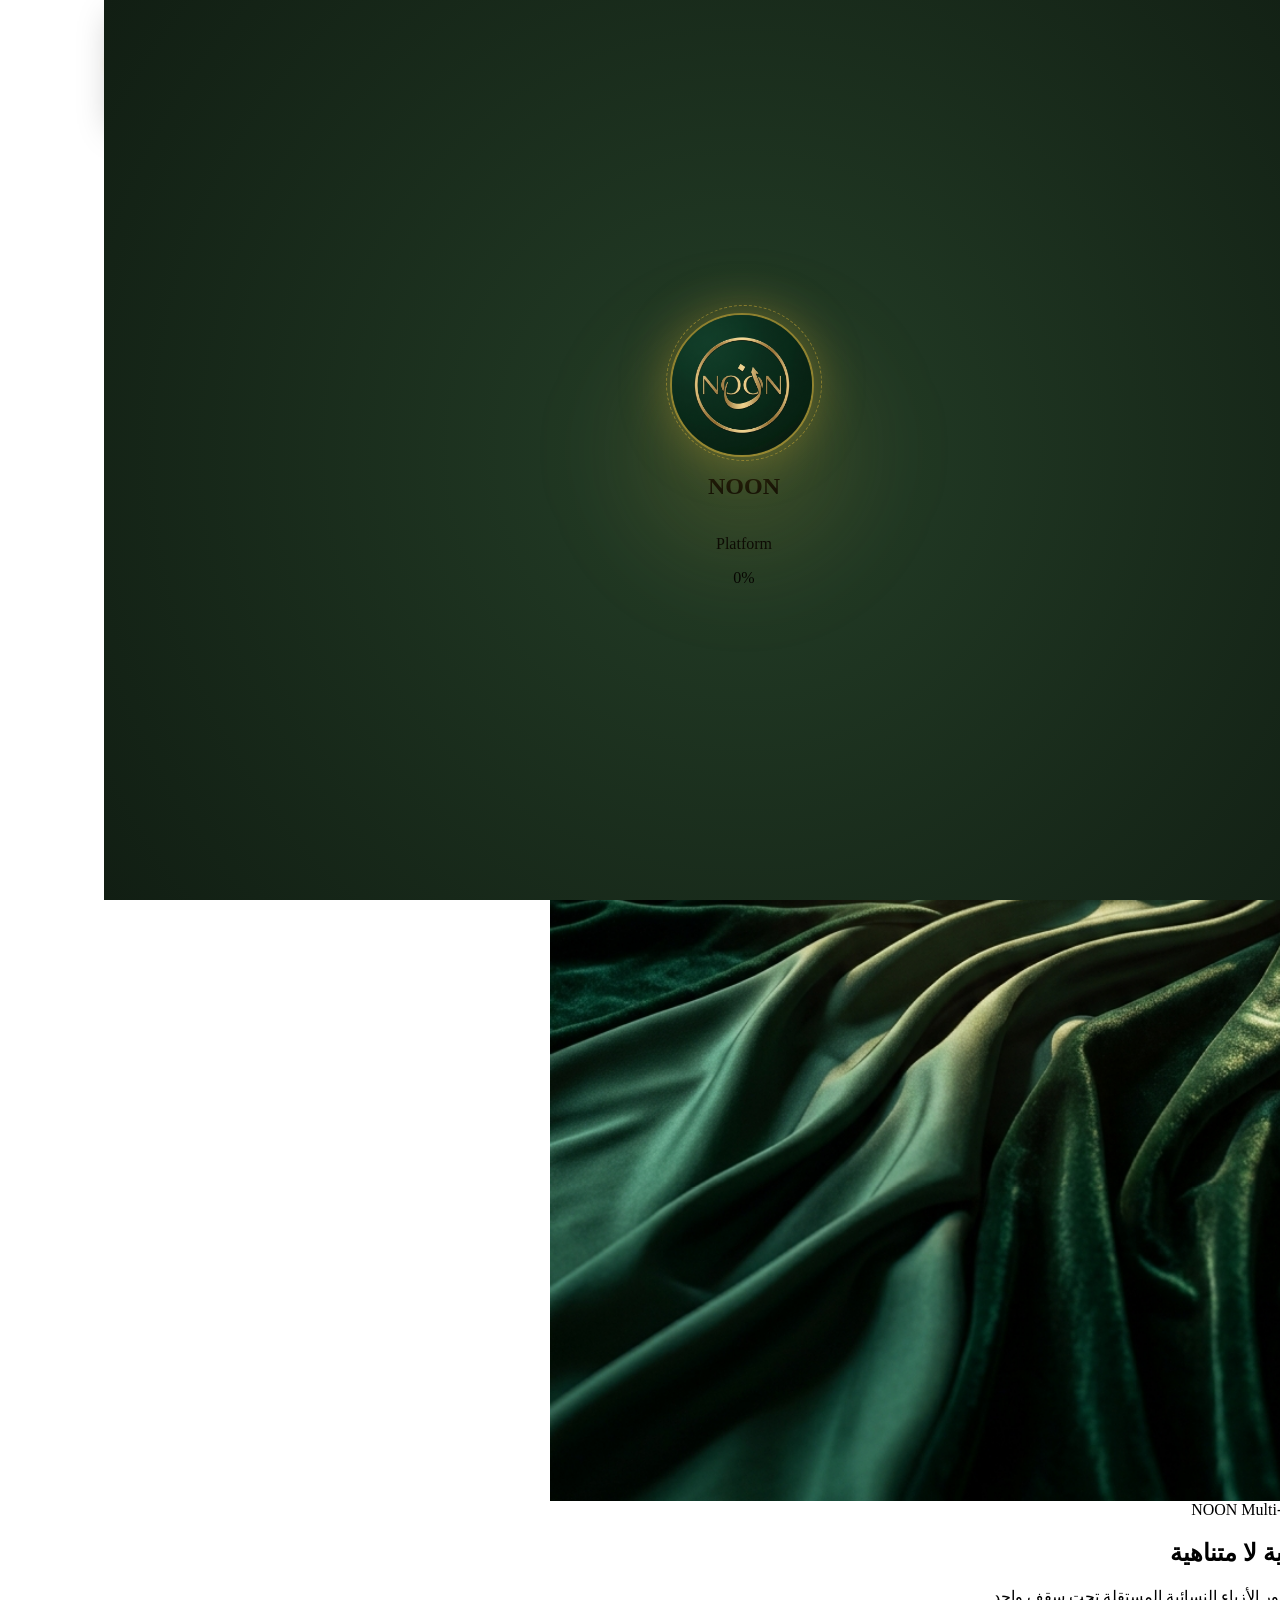
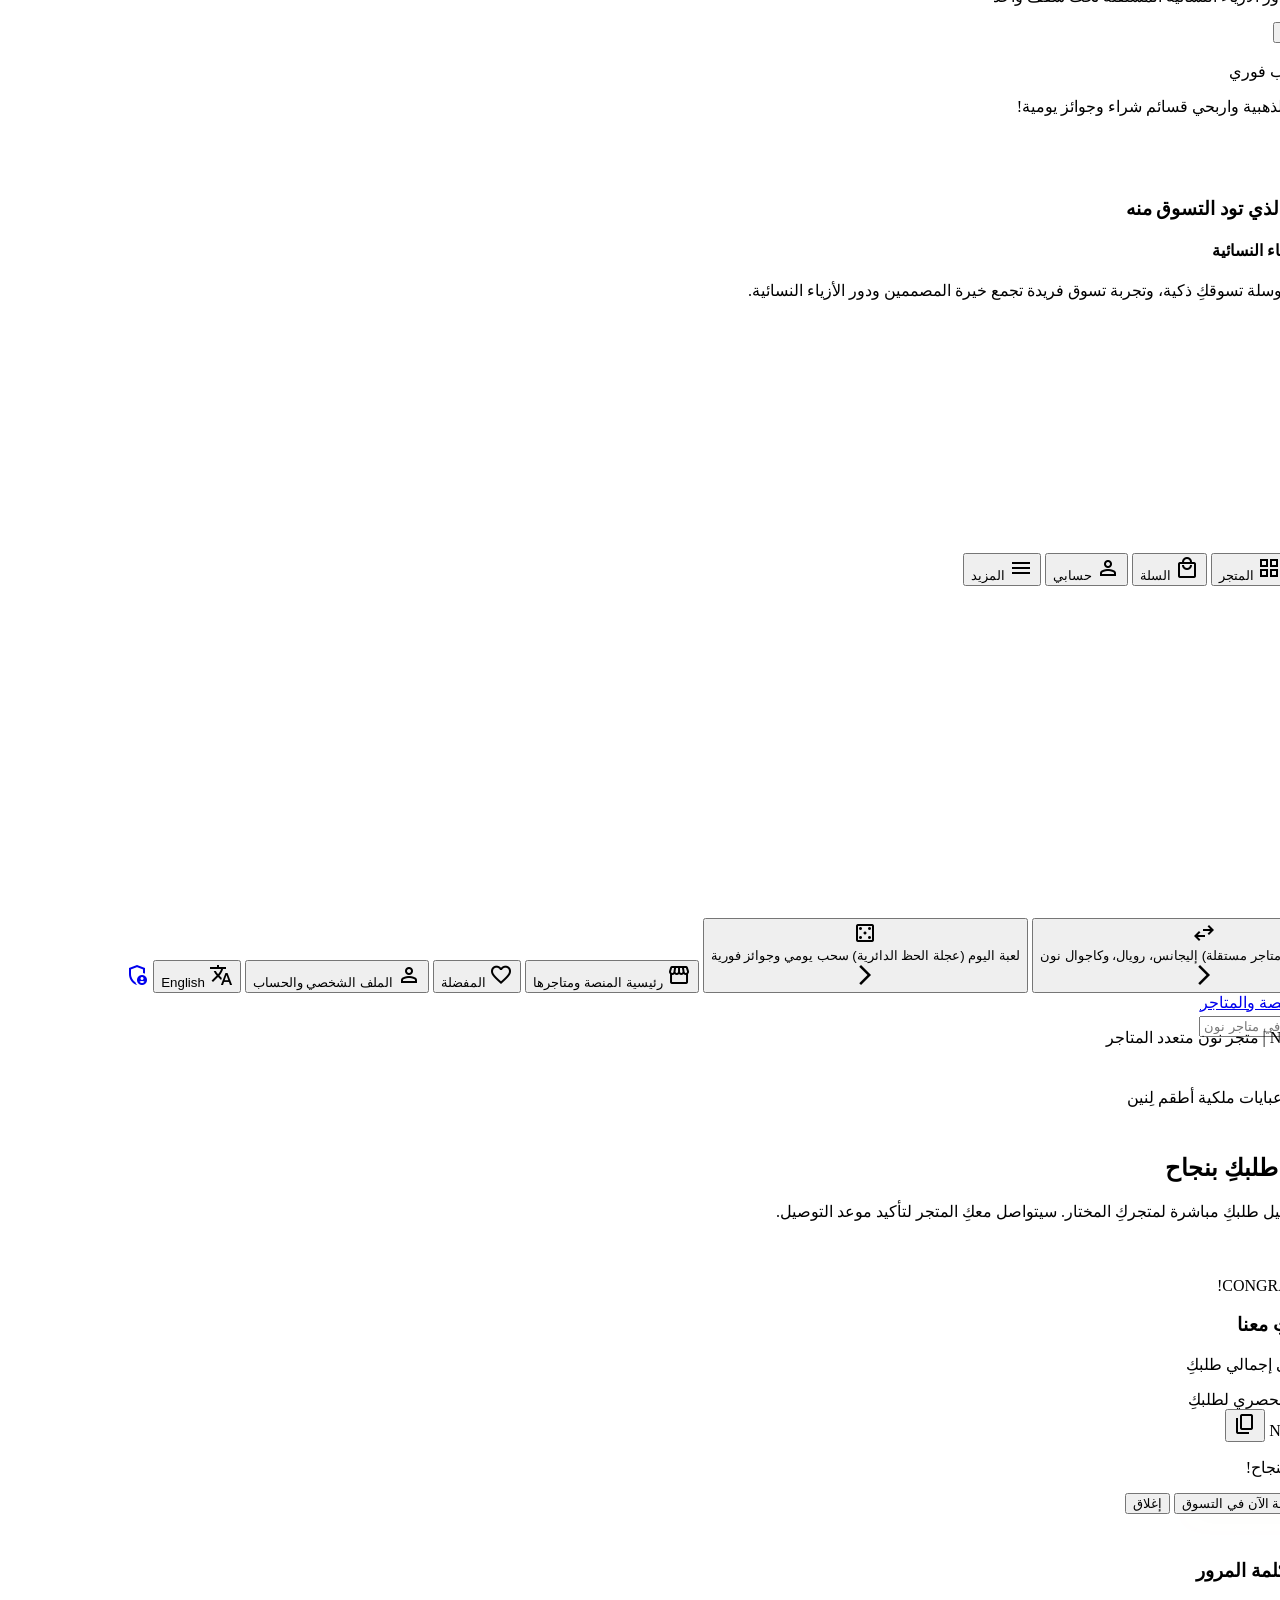
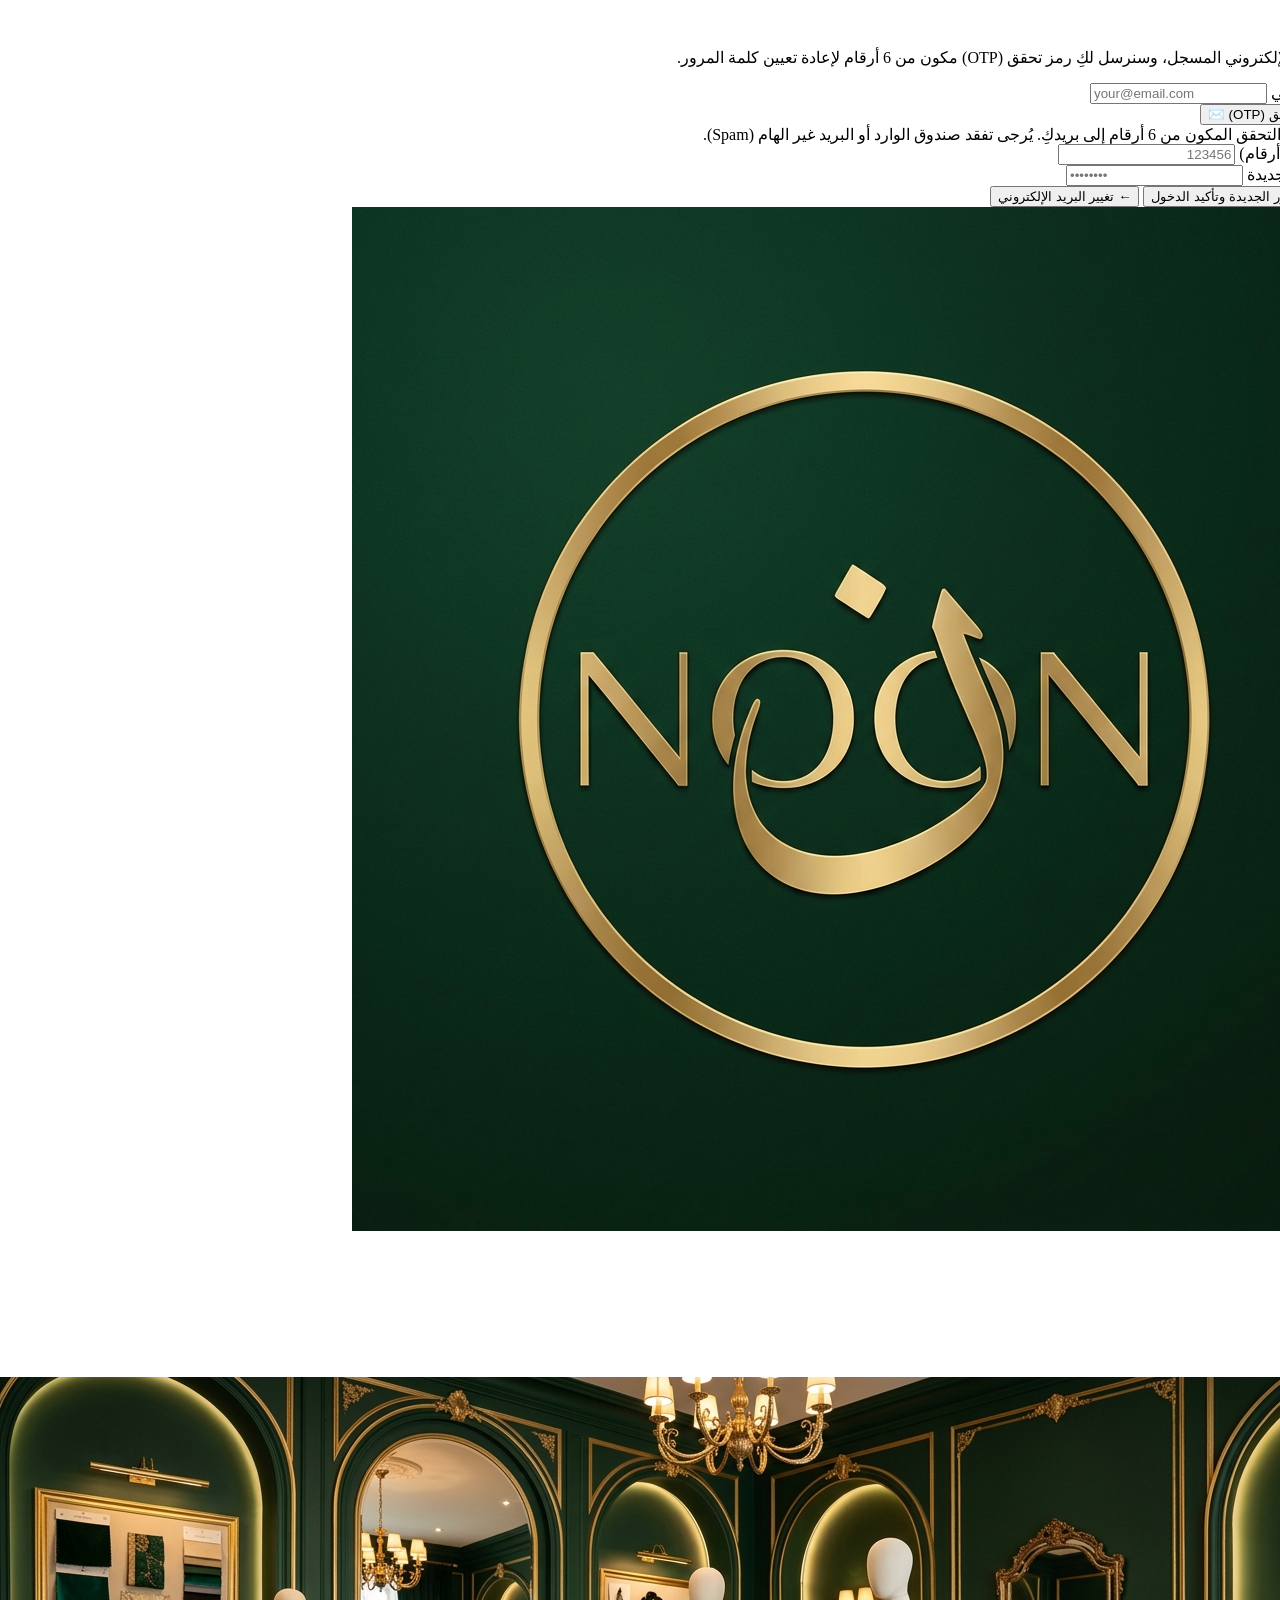
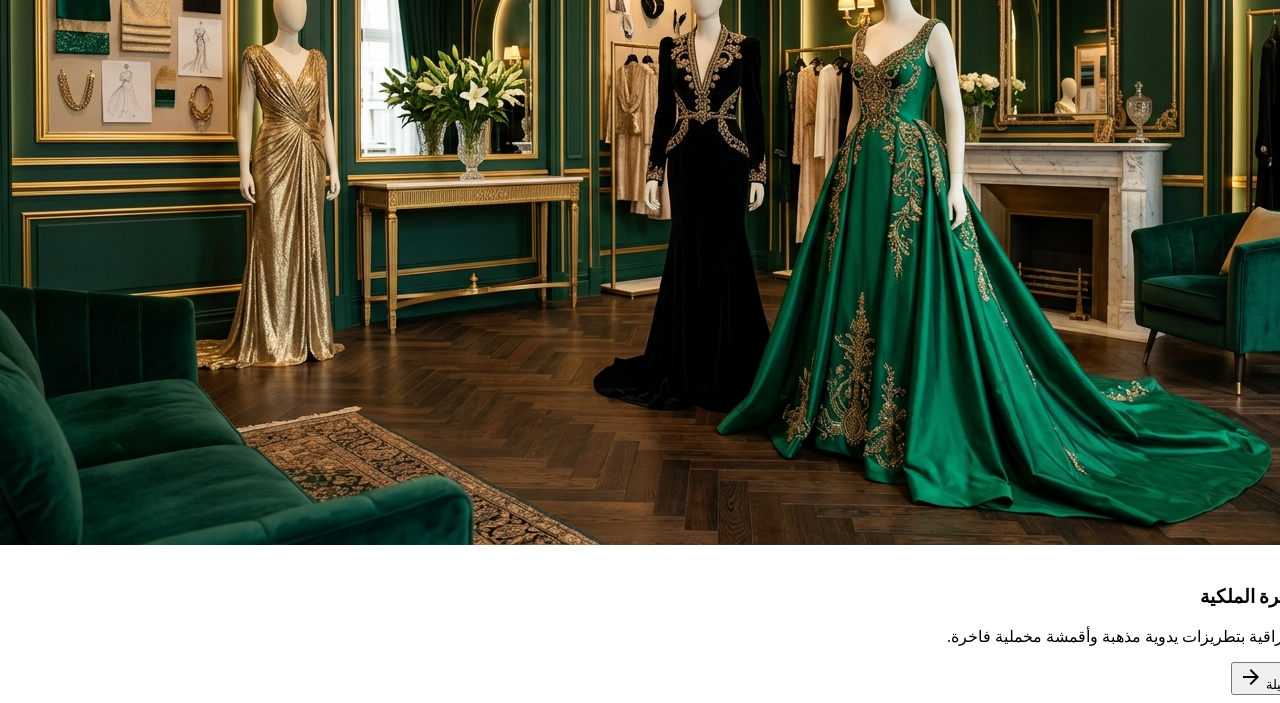
==== commit 6cc8a4db: "feat: circular lucky wheel, customer auth & OTP reset, top nav glassmorphism, cart qty & delivery fe" ====
--- a/index.html
+++ b/index.html
@@ -85,36 +85,29 @@
 
   <!-- 2. TOP BRAND NAV -->
   <header class="fixed top-0 left-0 right-0 z-50 glass-header transition-all duration-500" id="top-nav">
-    <div class="px-4 h-16 flex items-center justify-between max-w-[600px] mx-auto">
+    <div class="px-5 h-16 flex items-center justify-between max-w-[600px] mx-auto relative">
       
-      <!-- Left Controls: Store Switcher (⋮) & Daily Game -->
-      <div class="flex items-center gap-1.5">
-        <button id="store-switcher-btn" class="w-9 h-9 rounded-full flex items-center justify-center text-primary hover:text-accent hover:bg-primary/5 transition-all" onclick="toggleStoreSwitcher(true)" title="تبديل المتاجر">
-          <span class="material-symbols-outlined text-2xl">more_vert</span>
-        </button>
-        <button id="nav-game-btn" class="w-9 h-9 rounded-full flex items-center justify-center text-accent hover:scale-110 transition-all relative" onclick="navigate('game')" title="لعبة اليوم">
-          <span class="material-symbols-outlined text-xl">casino</span>
-          <span class="absolute top-1.5 right-1.5 w-2 h-2 bg-accent rounded-full animate-ping"></span>
-        </button>
-      </div>
-
-      <!-- Center Logo (شعار المنصة المتوهج بحلقة الستوري - يفتح القصص عند النقر) -->
+      <!-- Right Side (in RTL): Shopping Bag / السلة -->
+      <div class="flex items-center">
+        <button id="nav-cart-btn" class="w-10 h-10 rounded-full flex items-center justify-center text-white/90 hover:text-accent hover:bg-white/10 transition-all relative" onclick="navigate('bag')" title="حقيبة التسوق">
+          <span class="material-symbols-outlined text-2xl font-light">local_mall</span>
+          <span class="absolute -top-1 -right-1 bg-accent text-primary text-[9px] w-4 h-4 rounded-full flex items-center justify-center font-sans font-bold shadow-md" id="cart-count">0</span>
+        </button>
+      </div>
+
+      <!-- Center Logo (شعار المنصة المتوهج بحلقة الستوري) -->
       <div class="absolute left-1/2 -translate-x-1/2 flex items-center justify-center">
         <div class="relative cursor-pointer group flex flex-col items-center" onclick="openStoriesModal()" title="انقري لمشاهدة ستوريات وقصص المنصة">
           <div class="stories-ring-glow"></div>
-          <img src="images/logo.png" alt="NOON Platform Logo" class="top-nav-logo relative z-10">
-          <span class="absolute -bottom-2.5 bg-gradient-to-r from-accent to-gold-light text-primary text-[7px] font-bold px-1.5 py-0.2 rounded-full uppercase tracking-wider shadow-md opacity-95 group-hover:scale-110 transition-transform z-20">قصص نون</span>
-        </div>
-      </div>
-
-      <!-- Right Controls: Search & Bag -->
-      <div class="flex items-center gap-1.5">
-        <button id="nav-search-btn" class="w-9 h-9 rounded-full flex items-center justify-center text-primary hover:text-accent hover:bg-primary/5 transition-all" onclick="toggleSearch(true)">
-          <span class="material-symbols-outlined text-xl font-light">search</span>
-        </button>
-        <button class="w-9 h-9 rounded-full flex items-center justify-center text-primary relative hover:text-accent hover:bg-primary/5 transition-all" onclick="navigate('bag')">
-          <span class="material-symbols-outlined text-xl font-light">local_mall</span>
-          <span class="absolute -top-1 -right-1 bg-accent text-white text-[8px] w-4 h-4 rounded-full flex items-center justify-center font-sans font-bold" id="cart-count">0</span>
+          <img id="nav-logo-img" src="images/logo.png" alt="NOON Platform Logo" class="top-nav-logo relative z-10">
+          <span class="absolute -bottom-2.5 bg-gradient-to-r from-accent to-gold-light text-primary text-[7px] font-bold px-1.5 py-0.2 rounded-full uppercase tracking-wider shadow-md opacity-95 group-hover:scale-110 transition-transform z-20" data-i18n="stories_badge">قصص نون</span>
+        </div>
+      </div>
+
+      <!-- Left Side (in RTL): Search Button / شريط البحث -->
+      <div class="flex items-center">
+        <button id="nav-search-btn" class="w-10 h-10 rounded-full flex items-center justify-center text-white/90 hover:text-accent hover:bg-white/10 transition-all" onclick="toggleSearch(true)" title="بحث في المنتجات">
+          <span class="material-symbols-outlined text-2xl font-light">search</span>
         </button>
       </div>
 
@@ -326,6 +319,29 @@
            <p id="product-heritage" class="font-sans text-xs italic leading-relaxed text-primary/70"></p>
         </div>
 
+        <!-- Product Customer Reviews Section -->
+        <div class="mt-8 pt-6 border-t border-primary/10">
+          <div class="flex items-center justify-between mb-4">
+            <h4 class="font-serif text-sm font-bold text-primary flex items-center gap-1.5">
+              <span class="material-symbols-outlined text-accent text-base">forum</span>
+              <span>تجارب وآراء العميلات حول هذه القطعة</span>
+            </h4>
+          </div>
+          
+          <div class="bg-primary/5 p-4 rounded-2xl mb-4 border border-primary/10">
+            <textarea id="product-review-input" class="w-full bg-transparent border-b border-primary/15 py-2 text-xs outline-none focus:border-accent resize-none h-16" placeholder="اكتبي رأيكِ وتقييمكِ لهذه القطعة..."></textarea>
+            <div class="flex justify-end mt-2">
+              <button class="px-4 py-2 bg-primary text-background rounded-xl text-[10px] font-bold hover:bg-accent hover:text-primary transition-all" onclick="submitProductReview()">
+                نشر التقييم
+              </button>
+            </div>
+          </div>
+
+          <div id="product-reviews-list" class="space-y-2.5">
+            <!-- Rendered dynamically -->
+          </div>
+        </div>
+
         <!-- Accordions -->
         <div class="border-t border-primary/10" id="product-accordions"></div>
       </div>
@@ -386,25 +402,25 @@
     </section>
 
     <!-- ════════════════════════════════════════════════════════
-         SCREEN 5: DAILY GAME (لعبة اليوم - آلة الحظ ذات العتلة)
+         SCREEN 5: DAILY GAME (عجلة الحظ الدائرية الفاخرة)
          ════════════════════════════════════════════════════════ -->
-    <section id="screen-game" class="screen bg-background pb-24">
+    <section id="screen-game" class="screen bg-background pb-28">
       <div class="px-6 py-4 flex items-center justify-between border-b border-primary/5 sticky top-0 bg-background/80 backdrop-blur-md z-10">
         <button class="material-symbols-outlined text-xl font-light" onclick="navigate('hub')">arrow_back</button>
-        <h2 class="font-serif text-lg" data-i18n="game_title">لعبة اليوم</h2>
+        <h2 class="font-serif text-lg" data-i18n="game_title">عجلة الحظ اليومية</h2>
         <div class="w-10"></div>
       </div>
 
       <div class="pt-6 px-4">
         <!-- Game Intro Header -->
         <div class="text-center mb-6">
-          <span class="text-[9px] uppercase tracking-[0.3em] font-bold text-accent mb-1 block">DAILY FORTUNE</span>
-          <h3 class="font-serif text-2xl text-primary mb-2" data-i18n="game_title">آلة الحظ والجوائز اليومية</h3>
-          <p class="font-sans text-xs text-primary/70 max-w-sm mx-auto font-light" data-i18n="game_subtitle">اسحبي العتلة الذهبية واربحي قسائم شراء وجوائز فورية لطلبك!</p>
+          <span class="text-[9px] uppercase tracking-[0.3em] font-bold text-accent mb-1 block">DAILY FORTUNE WHEEL</span>
+          <h3 class="font-serif text-2xl text-primary mb-2" data-i18n="game_title">عجلة الحظ والجوائز اليومية</h3>
+          <p class="font-sans text-xs text-primary/70 max-w-sm mx-auto font-light" data-i18n="game_subtitle">قومي بتدوير العجلة الذهبية واربحي قسائم شراء وجوائز فورية لطلبكِ!</p>
         </div>
 
         <!-- Attempts Badge -->
-        <div class="flex justify-center mb-6">
+        <div class="flex justify-center mb-4">
           <div class="inline-flex items-center gap-2 px-4 py-1.5 rounded-full bg-primary/10 border border-primary/20 text-xs">
             <span class="material-symbols-outlined text-accent text-sm">alarm</span>
             <span data-i18n="attempts_left">المحاولات المتبقية اليوم:</span>
@@ -412,122 +428,151 @@
           </div>
         </div>
 
-        <!-- Slot Machine Cabinet Frame -->
-        <div class="slot-machine-cabinet p-6 mb-8 max-w-[420px] mx-auto">
-          <!-- Top Neon Arc -->
-          <div class="text-center mb-4">
-            <span class="text-[10px] tracking-[0.4em] uppercase font-bold text-gold-light animate-pulse">✨ NOON LUCKY REELS ✨</span>
-          </div>
-
-          <div class="flex items-center justify-center gap-4">
-            <!-- Slot Window (3 Reels) -->
-            <div class="slot-window p-3 flex gap-2.5">
-              <div class="slot-reel" id="reel-1"><span>💎</span></div>
-              <div class="slot-reel" id="reel-2"><span>👑</span></div>
-              <div class="slot-reel" id="reel-3"><span>✨</span></div>
-            </div>
-
-            <!-- Interactive Mechanical Lever (العتلة الميكانيكية التفاعلية) -->
-            <div class="slot-lever-container" id="slot-lever" onclick="pullSlotLever()" title="اسحب العتلة">
-              <div class="slot-lever-ball"></div>
-              <div class="slot-lever-stick"></div>
-              <div class="slot-lever-base"></div>
-            </div>
-          </div>
-
-          <!-- Lever Action Button -->
-          <div class="mt-6 text-center">
-            <button id="spin-btn" class="gold-btn-premium w-full py-4 rounded-xl font-sans text-xs font-bold tracking-luxury uppercase shadow-2xl flex items-center justify-center gap-2" onclick="pullSlotLever()">
-              <span class="material-symbols-outlined text-base">touch_app</span>
-              <span id="spin-btn-text" data-i18n="pull_lever">اسحب العتلة</span>
-            </button>
-          </div>
-        </div>
-
-        <!-- Won Prizes History in Profile / Recent Result -->
-        <div id="game-result-card" class="hidden p-5 rounded-2xl bg-white border border-accent/40 shadow-xl text-center max-w-[420px] mx-auto mb-6">
-          <span class="material-symbols-outlined text-4xl text-accent mb-2">celebration</span>
-          <h4 class="font-serif text-lg font-bold text-primary mb-1" id="prize-won-title">تهانينا!</h4>
-          <p class="text-xs text-primary/70 mb-3" id="prize-won-desc"></p>
-          <div class="p-3 bg-primary/5 rounded-xl border border-dashed border-accent flex items-center justify-between">
-            <code class="text-sm font-bold text-accent tracking-widest" id="prize-code-text">NOON50K</code>
-            <button class="px-3 py-1 bg-accent text-primary rounded-lg text-xs font-bold hover:bg-primary hover:text-white transition-all" onclick="copyPrizeCode()">نسخ</button>
-          </div>
+        <!-- Circular Wheel Component -->
+        <div class="wheel-container-wrapper my-6">
+          <div class="wheel-outer-rim">
+            <canvas id="fortune-wheel-canvas" width="320" height="320" class="rounded-full shadow-inner"></canvas>
+          </div>
+          <div class="wheel-pointer">
+            <svg viewBox="0 0 30 38" fill="none" class="w-full h-full">
+              <path d="M15 38L0 6C0 2.68629 2.68629 0 6 0H24C27.3137 0 30 2.68629 30 6L15 38Z" fill="url(#pointer-gold)" stroke="#FFF" stroke-width="1.5"/>
+              <defs>
+                <linearGradient id="pointer-gold" x1="0" y1="0" x2="30" y2="38" gradientUnits="userSpaceOnUse">
+                  <stop stop-color="#FFE285"/>
+                  <stop offset="0.5" stop-color="#D4AF37"/>
+                  <stop offset="1" stop-color="#8C6D15"/>
+                </linearGradient>
+              </defs>
+            </svg>
+          </div>
+          <button id="wheel-spin-btn" class="wheel-center-pin" onclick="spinFortuneWheel()" title="انقري للتدوير">
+            <span class="material-symbols-outlined text-primary text-xl">casino</span>
+            <span class="text-[9px] font-bold text-primary tracking-wider mt-0.5" id="wheel-spin-btn-text">تدوير</span>
+          </button>
+        </div>
+
+        <!-- Spin Action Button -->
+        <div class="mt-6 text-center max-w-xs mx-auto">
+          <button id="spin-btn" class="gold-btn-premium w-full py-4 rounded-xl font-sans text-xs font-bold tracking-luxury uppercase shadow-2xl flex items-center justify-center gap-2" onclick="spinFortuneWheel()">
+            <span class="material-symbols-outlined text-base">rotate_right</span>
+            <span id="spin-action-text">تدوير العجلة الآن</span>
+          </button>
         </div>
 
         <!-- Rules Notice -->
-        <div class="text-center text-[10px] text-primary/50 max-w-xs mx-auto">
-          <p>تتاح محاولة واحدة يومياً لكل حساب مسجل. يتم تطبيق الخصم فورياً عند إتمام الطلب.</p>
+        <div class="text-center text-[10px] text-primary/50 max-w-xs mx-auto mt-6">
+          <p>تتاح محاولة واحدة يومياً لكل عميلة مسجلة. تطبق الخصومات فورياً عند تأكيد الطلب.</p>
         </div>
       </div>
     </section>
 
     <!-- ════════════════════════════════════════════════════════
-         SCREEN 6: USER PROFILE (حساب المستخدم الموحد)
+         SCREEN 6: USER PROFILE (حساب العميل والمصادقة)
          ════════════════════════════════════════════════════════ -->
-    <section id="screen-profile" class="screen bg-background pb-24">
+    <section id="screen-profile" class="screen bg-background pb-28">
       <div class="px-6 py-4 flex items-center justify-between border-b border-primary/5 sticky top-0 bg-background/80 backdrop-blur-md z-10">
         <button class="material-symbols-outlined text-xl font-light" onclick="navigate('hub')">arrow_back</button>
-        <h2 class="font-serif text-lg" data-i18n="user_profile">الملف الشخصي</h2>
+        <h2 class="font-serif text-lg" data-i18n="user_profile">الملف الشخصي والحساب</h2>
         <div class="w-10"></div>
       </div>
 
       <div class="pt-6 px-6">
-        <!-- Profile Header -->
-        <div class="bg-primary text-background p-6 rounded-2xl text-center mb-6 relative overflow-hidden">
-          <div class="w-20 h-20 rounded-full mx-auto mb-3 border-2 border-accent overflow-hidden relative bg-black/40 shadow-xl">
-            <img id="profile-avatar-img" src="images/logo.png" class="w-full h-full object-cover">
-          </div>
-          <h3 class="font-serif text-xl text-white mb-0.5" id="profile-user-name">زائر كريم</h3>
-          <p class="text-[10px] uppercase tracking-widest text-accent" id="profile-status-text">حساب موحد لمنصة نون</p>
-        </div>
-
-        <!-- Profile Settings Card -->
-        <div class="bg-white p-5 rounded-2xl shadow-sm mb-6 border border-primary/5 space-y-4">
-          <h4 class="font-serif text-sm font-semibold border-b border-primary/5 pb-2">بيانات الحساب</h4>
-          
-          <div>
-            <label class="text-[10px] uppercase tracking-wider text-primary/60 block mb-1" data-i18n="display_name">اسم العرض</label>
-            <input type="text" id="input-display-name" class="w-full border border-primary/15 rounded-xl px-3 py-2 text-sm outline-none focus:border-accent" placeholder="اسمك الكريم">
-          </div>
-
-          <!-- Avatar Privacy Options -->
-          <div class="pt-2">
-            <label class="text-[10px] uppercase tracking-wider text-primary/60 block mb-2" data-i18n="avatar_privacy">خيارات الصورة الرمزية</label>
-            <div class="space-y-2">
-              <label class="flex items-center gap-2 text-xs text-primary/80 cursor-pointer">
-                <input type="radio" name="avatar_mode" value="default" checked class="text-accent focus:ring-accent">
-                <span data-i18n="use_default_avatar">استخدام الأفاتار الملكي الافتراضي</span>
-              </label>
-              <label class="flex items-center gap-2 text-xs text-primary/80 cursor-pointer">
-                <input type="radio" name="avatar_mode" value="public" class="text-accent focus:ring-accent">
-                <span data-i18n="show_avatar_public">إظهار صورتي الشخصية للآخرين</span>
-              </label>
-            </div>
-          </div>
-
-          <button class="w-full py-3 bg-primary text-background rounded-xl text-xs font-bold hover:bg-accent hover:text-primary transition-all mt-3" onclick="saveProfileSettings()" data-i18n="save_profile">
-            حفظ البيانات
+        
+        <!-- LOGGED-IN VIEW -->
+        <div id="profile-logged-in" class="hidden">
+          <div class="bg-primary text-background p-6 rounded-2xl text-center mb-6 relative overflow-hidden shadow-xl">
+            <div class="w-20 h-20 rounded-full mx-auto mb-3 border-2 border-accent overflow-hidden relative bg-black/40 shadow-xl">
+              <img id="profile-avatar-img" src="images/logo.png" class="w-full h-full object-cover">
+            </div>
+            <h3 class="font-serif text-xl text-white mb-0.5" id="profile-user-name">عميلة نون</h3>
+            <p class="text-[10px] tracking-wider text-accent font-mono" id="profile-user-email">client@noon.com</p>
+          </div>
+
+          <!-- Quick Stats: Favorites & Won Vouchers -->
+          <div class="grid grid-cols-2 gap-3 mb-6">
+            <div class="p-4 bg-white rounded-xl border border-primary/5 text-center cursor-pointer hover:border-accent transition-colors shadow-sm" onclick="navigate('favorites')">
+              <span class="material-symbols-outlined text-accent text-2xl mb-1">favorite</span>
+              <p class="text-xs font-bold text-primary" id="profile-fav-count">0</p>
+              <p class="text-[9px] uppercase tracking-wider text-primary/60" data-i18n="my_favorites">المفضلة</p>
+            </div>
+            <div class="p-4 bg-white rounded-xl border border-primary/5 text-center cursor-pointer hover:border-accent transition-colors shadow-sm" onclick="navigate('game')">
+              <span class="material-symbols-outlined text-accent text-2xl mb-1">casino</span>
+              <p class="text-xs font-bold text-primary" id="profile-prizes-count">0</p>
+              <p class="text-[9px] uppercase tracking-wider text-primary/60">جوائز عجلة الحظ</p>
+            </div>
+          </div>
+
+          <!-- Won Prizes List in Profile -->
+          <div class="bg-white p-5 rounded-2xl shadow-sm mb-6 border border-primary/5">
+            <h4 class="font-serif text-sm font-semibold border-b border-primary/5 pb-2 mb-3 flex items-center justify-between">
+              <span>قسائم وجوائز الحظ المكتسبة</span>
+              <span class="material-symbols-outlined text-accent text-sm">redeem</span>
+            </h4>
+            <div id="profile-won-prizes-list" class="space-y-2">
+              <!-- Rendered dynamically -->
+            </div>
+          </div>
+
+          <!-- Sign Out Button -->
+          <button class="w-full py-3 bg-red-50 text-red-700 border border-red-200 rounded-xl text-xs font-bold hover:bg-red-100 transition-all flex items-center justify-center gap-2" onclick="customerSignOut()">
+            <span class="material-symbols-outlined text-sm">logout</span>
+            <span>تسجيل الخروج من الحساب</span>
           </button>
         </div>
 
-        <!-- Quick Stats: Favorites & Won Vouchers -->
-        <div class="grid grid-cols-2 gap-3 mb-6">
-          <div class="p-4 bg-white rounded-xl border border-primary/5 text-center cursor-pointer hover:border-accent transition-colors" onclick="navigate('favorites')">
-            <span class="material-symbols-outlined text-accent text-2xl mb-1">favorite</span>
-            <p class="text-xs font-bold" id="profile-fav-count">0</p>
-            <p class="text-[9px] uppercase tracking-wider text-primary/60" data-i18n="my_favorites">المفضلة</p>
-          </div>
-          <div class="p-4 bg-white rounded-xl border border-primary/5 text-center cursor-pointer hover:border-accent transition-colors" onclick="navigate('game')">
-            <span class="material-symbols-outlined text-accent text-2xl mb-1">redeem</span>
-            <p class="text-xs font-bold" id="profile-prizes-count">1</p>
-            <p class="text-[9px] uppercase tracking-wider text-primary/60">جوائز لعبة اليوم</p>
-          </div>
-        </div>
-
-        <!-- Auth Actions (Login / Sign Out) -->
-        <div class="space-y-2" id="profile-auth-buttons">
-          <!-- Injected dynamically -->
+        <!-- LOGGED-OUT AUTH CARD (تسجيل الدخول / إنشاء حساب) -->
+        <div id="profile-logged-out" class="bg-white p-6 rounded-3xl shadow-xl border border-primary/10">
+          <div class="text-center mb-6">
+            <div class="w-14 h-14 rounded-full mx-auto mb-2 border border-accent/40 p-1 bg-primary/5 flex items-center justify-center">
+              <img src="images/logo.png" class="w-full h-full object-cover rounded-full">
+            </div>
+            <h3 class="font-serif text-xl font-bold text-primary">حساب منصة نون الموحد</h3>
+            <p class="text-xs text-primary/60 font-light mt-1">سجلي حسابكِ للاستمتاع بعجلة الحظ اليومية وحفظ المفضلة وتتبع طلباتكِ.</p>
+          </div>
+
+          <!-- Auth Tabs -->
+          <div class="flex border-b border-primary/10 mb-5">
+            <button id="tab-btn-signin" class="flex-1 pb-3 text-xs font-bold text-accent border-b-2 border-accent transition-all" onclick="switchAuthTab('signin')">تسجيل الدخول</button>
+            <button id="tab-btn-signup" class="flex-1 pb-3 text-xs font-bold text-primary/50 transition-all" onclick="switchAuthTab('signup')">إنشاء حساب جديد</button>
+          </div>
+
+          <!-- Sign In Form -->
+          <form id="client-signin-form" onsubmit="customerSignIn(event)" class="space-y-3.5 text-xs">
+            <div>
+              <label class="font-bold block mb-1 text-primary/70">البريد الإلكتروني</label>
+              <input type="email" id="client-signin-email" class="w-full border border-primary/15 rounded-xl px-3.5 py-2.5 outline-none focus:border-accent text-left" dir="ltr" placeholder="your@email.com" required>
+            </div>
+            <div>
+              <div class="flex justify-between items-center mb-1">
+                <label class="font-bold text-primary/70">كلمة المرور</label>
+                <button type="button" onclick="openForgotPasswordModal()" class="text-[10px] text-accent font-bold hover:underline">نسيت كلمة المرور؟</button>
+              </div>
+              <input type="password" id="client-signin-password" class="w-full border border-primary/15 rounded-xl px-3.5 py-2.5 outline-none focus:border-accent text-left" dir="ltr" placeholder="••••••••" required>
+            </div>
+            <button type="submit" id="client-signin-btn" class="w-full py-3.5 bg-primary text-background rounded-xl font-bold hover:bg-accent hover:text-primary transition-all shadow-md mt-2">
+              تسجيل الدخول
+            </button>
+          </form>
+
+          <!-- Sign Up Form -->
+          <form id="client-signup-form" onsubmit="customerSignUp(event)" class="space-y-3.5 text-xs hidden">
+            <div>
+              <label class="font-bold block mb-1 text-primary/70">الاسم الكريم</label>
+              <input type="text" id="client-signup-name" class="w-full border border-primary/15 rounded-xl px-3.5 py-2.5 outline-none focus:border-accent" placeholder="مثال: سارة محمد" required>
+            </div>
+            <div>
+              <label class="font-bold block mb-1 text-primary/70">البريد الإلكتروني</label>
+              <input type="email" id="client-signup-email" class="w-full border border-primary/15 rounded-xl px-3.5 py-2.5 outline-none focus:border-accent text-left" dir="ltr" placeholder="your@email.com" required>
+            </div>
+            <div>
+              <label class="font-bold block mb-1 text-primary/70">كلمة المرور</label>
+              <input type="password" id="client-signup-password" class="w-full border border-primary/15 rounded-xl px-3.5 py-2.5 outline-none focus:border-accent text-left" dir="ltr" placeholder="••••••••" minlength="6" required>
+            </div>
+            <button type="submit" id="client-signup-btn" class="w-full py-3.5 bg-accent text-primary rounded-xl font-bold hover:bg-primary hover:text-background transition-all shadow-md mt-2">
+              إنشاء الحساب الآن
+            </button>
+          </form>
+
         </div>
 
       </div>
@@ -586,9 +631,9 @@
       <span class="material-symbols-outlined text-[22px] font-light group-hover:-translate-y-1 transition-transform mb-0.5">grid_view</span>
       <span class="text-[8px] uppercase tracking-wider font-semibold opacity-80" data-i18n="shop">المتجر</span>
     </button>
-    <button class="flex flex-col items-center justify-center w-14 text-accent group nav-btn relative" data-screen="game" onclick="navigate('game')">
-      <span class="material-symbols-outlined text-[24px] font-light group-hover:scale-125 transition-transform mb-0.5">casino</span>
-      <span class="text-[8px] uppercase tracking-wider font-bold" data-i18n="game_nav">اللعبة</span>
+    <button class="flex flex-col items-center justify-center w-14 text-primary/60 group nav-btn" data-screen="bag" onclick="navigate('bag')">
+      <span class="material-symbols-outlined text-[22px] font-light group-hover:-translate-y-1 transition-transform mb-0.5">local_mall</span>
+      <span class="text-[8px] uppercase tracking-wider font-semibold opacity-80" data-i18n="bag_nav">السلة</span>
     </button>
     <button class="flex flex-col items-center justify-center w-14 text-primary/60 group nav-btn" data-screen="profile" onclick="navigate('profile')">
       <span class="material-symbols-outlined text-[22px] font-light group-hover:-translate-y-1 transition-transform mb-0.5">person</span>
@@ -600,7 +645,7 @@
     </button>
   </nav>
 
-  <!-- 5. STORE SWITCHER MODAL (قائمة ⋮ للتبديل السريع بين المتاجر) -->
+  <!-- 5. STORE SWITCHER MODAL (قائمة للتبديل السريع بين المتاجر) -->
   <div id="store-switcher-modal" class="fixed inset-0 z-[120] invisible pointer-events-none flex items-center justify-center p-4">
     <div class="absolute inset-0 bg-black/60 backdrop-blur-sm" onclick="toggleStoreSwitcher(false)"></div>
     <div class="switcher-sheet bg-background w-full max-w-sm rounded-[24px] p-6 shadow-2xl relative z-10 border border-accent/30 max-h-[85vh] flex flex-col">
@@ -633,34 +678,50 @@
   <div id="more-overlay" class="fixed inset-0 z-[100] invisible pointer-events-none">
     <div class="absolute inset-0 bg-black/40" onclick="toggleMoreMenu(false)"></div>
     <div class="menu-sheet absolute inset-x-0 bottom-0 bg-background rounded-t-[28px] p-8 pb-12 shadow-2xl">
-      <div class="w-10 h-1 bg-primary/10 rounded-full mx-auto mb-8 cursor-pointer" onclick="toggleMoreMenu(false)"></div>
-      <div class="space-y-2">
-        <button class="w-full flex items-center gap-4 p-4 rounded-xl hover:bg-primary/5 transition-colors text-right" onclick="toggleMoreMenu(false); navigate('hub')">
+      <div class="w-10 h-1 bg-primary/10 rounded-full mx-auto mb-6 cursor-pointer" onclick="toggleMoreMenu(false)"></div>
+      <div class="space-y-2.5">
+        <button class="w-full flex items-center justify-between p-3.5 rounded-xl hover:bg-primary/5 transition-colors text-right border border-primary/5" onclick="toggleMoreMenu(false); toggleStoreSwitcher(true)">
+          <div class="flex items-center gap-3">
+            <span class="material-symbols-outlined text-accent text-xl">swap_horiz</span>
+            <div class="text-right">
+              <span class="text-sm font-bold block text-primary" data-i18n="switch_store">تبديل المتجر (3 متاجر مستقلة)</span>
+              <span class="text-[10px] text-primary/50">إليجانس، رويال، وكاجوال نون</span>
+            </div>
+          </div>
+          <span class="material-symbols-outlined text-primary/30 text-base">arrow_forward_ios</span>
+        </button>
+        <button class="w-full flex items-center justify-between p-3.5 rounded-xl hover:bg-primary/5 transition-colors text-right bg-accent/10 border border-accent/25" onclick="toggleMoreMenu(false); navigate('game')">
+          <div class="flex items-center gap-3">
+            <span class="material-symbols-outlined text-accent text-2xl animate-pulse">casino</span>
+            <div class="text-right">
+              <span class="text-sm font-bold block text-primary" data-i18n="game_title">لعبة اليوم (عجلة الحظ الدائرية)</span>
+              <span class="text-[10px] text-accent font-bold">سحب يومي وجوائز فورية</span>
+            </div>
+          </div>
+          <span class="material-symbols-outlined text-accent text-base">arrow_forward_ios</span>
+        </button>
+        <button class="w-full flex items-center gap-4 p-3.5 rounded-xl hover:bg-primary/5 transition-colors text-right" onclick="toggleMoreMenu(false); navigate('hub')">
           <span class="material-symbols-outlined text-accent">storefront</span>
           <span class="text-sm font-medium" data-i18n="platform_home">رئيسية المنصة ومتاجرها</span>
         </button>
-        <button class="w-full flex items-center gap-4 p-4 rounded-xl hover:bg-primary/5 transition-colors text-right" onclick="toggleMoreMenu(false); navigate('game')">
-          <span class="material-symbols-outlined text-accent">casino</span>
-          <span class="text-sm font-medium" data-i18n="game_title">لعبة اليوم (آلة الحظ)</span>
-        </button>
-        <button class="w-full flex items-center gap-4 p-4 rounded-xl hover:bg-primary/5 transition-colors text-right" onclick="toggleMoreMenu(false); navigate('favorites')">
+        <button class="w-full flex items-center gap-4 p-3.5 rounded-xl hover:bg-primary/5 transition-colors text-right" onclick="toggleMoreMenu(false); navigate('favorites')">
           <span class="material-symbols-outlined text-accent">favorite</span>
           <span class="text-sm font-medium" data-i18n="favorites">المفضلة</span>
         </button>
-        <button class="w-full flex items-center gap-4 p-4 rounded-xl hover:bg-primary/5 transition-colors text-right" onclick="toggleMoreMenu(false); navigate('profile')">
+        <button class="w-full flex items-center gap-4 p-3.5 rounded-xl hover:bg-primary/5 transition-colors text-right" onclick="toggleMoreMenu(false); navigate('profile')">
           <span class="material-symbols-outlined text-accent">person</span>
           <span class="text-sm font-medium" data-i18n="user_profile">الملف الشخصي والحساب</span>
         </button>
-        <button class="w-full flex items-center gap-4 p-4 rounded-xl hover:bg-primary/5 transition-colors text-right" onclick="toggleLanguage()">
+        <button class="w-full flex items-center gap-4 p-3.5 rounded-xl hover:bg-primary/5 transition-colors text-right" onclick="toggleLanguage()">
           <span class="material-symbols-outlined text-accent">translate</span>
           <span class="text-sm font-medium lang-toggle-text">English</span>
         </button>
-        <a href="mb-dashboard/index.html" class="w-full flex items-center gap-4 p-4 rounded-xl hover:bg-primary/5 transition-colors text-right block">
+        <a href="mb-dashboard/index.html" class="w-full flex items-center gap-4 p-3.5 rounded-xl hover:bg-primary/5 transition-colors text-right block border-t border-primary/5 mt-2 pt-3">
           <span class="material-symbols-outlined text-accent">admin_panel_settings</span>
           <span class="text-sm font-medium">لوحة إدارة المنصة والمتاجر</span>
         </a>
       </div>
-      <div class="mt-8 text-center">
+      <div class="mt-6 text-center">
         <p class="text-[10px] uppercase tracking-widest font-semibold opacity-30">NOON Platform | متجر نون متعدد المتاجر</p>
       </div>
     </div>
@@ -703,7 +764,95 @@
       تم إرسال تفاصيل طلبكِ مباشرة لمتجركِ المختار. سيتواصل معكِ المتجر لتأكيد موعد التوصيل.
     </p>
     <button class="px-10 py-3.5 bg-primary text-background uppercase tracking-widest text-[10px] font-semibold hover:bg-accent transition-colors rounded-xl" onclick="closeSuccess()" data-i18n="return_atelier">متابعة التسوق</button>
-  <!-- 9. NOON LUXURY STORIES VIEWER (ستوريات وقصص المنصة) -->
+  </div>
+
+  <!-- 8.1 WHEEL WIN MODAL (نافذة الفوز الفاخرة مع كود القسيمة وبلور الخلفية) -->
+  <div id="wheel-win-modal" class="fixed inset-0 z-[250] hidden items-center justify-center p-4 bg-black/75 backdrop-blur-md">
+    <div class="relative w-full max-w-sm bg-background border border-accent/60 rounded-3xl p-6 text-center shadow-2xl animate-fade-up overflow-hidden">
+      <!-- Glow background -->
+      <div class="absolute -top-12 -left-12 w-32 h-32 bg-accent/20 rounded-full blur-2xl pointer-events-none"></div>
+      <div class="absolute -bottom-12 -right-12 w-32 h-32 bg-accent/20 rounded-full blur-2xl pointer-events-none"></div>
+
+      <!-- Icon Celebration -->
+      <div class="w-16 h-16 rounded-2xl bg-gradient-to-tr from-accent to-gold-light text-primary flex items-center justify-center mx-auto mb-4 shadow-lg text-3xl animate-bounce">
+        🎁
+      </div>
+
+      <span class="text-[9px] uppercase tracking-[0.3em] font-bold text-accent block mb-1">CONGRATULATIONS!</span>
+      <h3 class="font-serif text-2xl font-bold text-primary mb-2">مبارك! ربحتِ معنا</h3>
+      <p id="wheel-win-prize-title" class="font-serif text-lg text-accent font-semibold mb-4">خصم 20% على إجمالي طلبكِ</p>
+      
+      <!-- Voucher Code Box -->
+      <div class="bg-primary/5 border border-dashed border-accent/70 rounded-2xl p-3.5 mb-5">
+        <span class="text-[9px] uppercase tracking-wider text-primary/60 block mb-1">رمز القسيمة الحصري لطلبكِ</span>
+        <div class="flex items-center justify-center gap-2">
+          <span id="wheel-win-code" class="font-mono text-base font-bold text-primary tracking-widest select-all">NOON-LUCKY</span>
+          <button id="copy-voucher-btn" onclick="copyVoucherCode()" class="p-1.5 rounded-lg bg-accent/20 hover:bg-accent text-primary transition-all text-xs" title="نسخ الكود">
+            <span class="material-symbols-outlined text-sm">content_copy</span>
+          </button>
+        </div>
+        <p id="copy-feedback" class="text-[9px] text-emerald-600 font-bold mt-1 hidden">تم نسخ الرمز بنجاح!</p>
+      </div>
+
+      <div class="space-y-2">
+        <button onclick="claimWheelPrize()" class="gold-btn-premium w-full py-3 rounded-xl font-sans text-xs font-bold tracking-luxury uppercase shadow-lg">
+          استخدام القسيمة الآن في التسوق
+        </button>
+        <button onclick="closeWheelWinModal()" class="w-full py-2.5 text-xs text-primary/60 hover:text-primary font-medium">
+          إغلاق
+        </button>
+      </div>
+    </div>
+  </div>
+
+  <!-- 8.2 FORGOT PASSWORD MODAL (استعادة كلمة المرور برمز OTP المكون من 6 أرقام) -->
+  <div id="forgot-password-modal" class="fixed inset-0 z-[250] hidden items-center justify-center p-4 bg-black/75 backdrop-blur-md">
+    <div class="relative w-full max-w-sm bg-background border border-primary/15 rounded-3xl p-6 shadow-2xl animate-fade-up">
+      <div class="flex items-center justify-between border-b border-primary/10 pb-3 mb-4">
+        <div class="flex items-center gap-2">
+          <span class="material-symbols-outlined text-accent text-xl">lock_reset</span>
+          <h3 class="font-serif text-base font-bold text-primary">إعادة تعيين كلمة المرور</h3>
+        </div>
+        <button onclick="closeForgotPasswordModal()" class="material-symbols-outlined text-primary/50 hover:text-primary text-lg">close</button>
+      </div>
+
+      <!-- STEP 1: Enter Email -->
+      <div id="forgot-step-1" class="space-y-3.5">
+        <p class="text-xs text-primary/70 leading-relaxed font-light">
+          أدخلي بريدكِ الإلكتروني المسجل، وسنرسل لكِ رمز تحقق (OTP) مكون من 6 أرقام لإعادة تعيين كلمة المرور.
+        </p>
+        <div>
+          <label class="font-bold block mb-1 text-[11px] text-primary/70">البريد الإلكتروني</label>
+          <input type="email" id="forgot-email-input" class="w-full border border-primary/15 rounded-xl px-3.5 py-2.5 outline-none focus:border-accent text-left text-xs" dir="ltr" placeholder="your@email.com" required>
+        </div>
+        <button onclick="requestResetOtp()" id="btn-send-otp" class="w-full py-3 bg-primary text-background rounded-xl font-bold text-xs hover:bg-accent hover:text-primary transition-all shadow-md">
+          إرسال رمز التحقق (OTP) ✉️
+        </button>
+      </div>
+
+      <!-- STEP 2: Enter 6-digit OTP & New Password -->
+      <div id="forgot-step-2" class="space-y-3.5 hidden">
+        <div class="p-2.5 bg-emerald-50 border border-emerald-200 rounded-xl text-[11px] text-emerald-800">
+          تم إرسال رمز التحقق المكون من 6 أرقام إلى بريدكِ. يُرجى تفقد صندوق الوارد أو البريد غير الهام (Spam).
+        </div>
+        <div>
+          <label class="font-bold block mb-1 text-[11px] text-primary/70">رمز التحقق (6 أرقام)</label>
+          <input type="text" id="forgot-otp-input" maxlength="6" class="w-full border border-accent/40 rounded-xl px-3.5 py-2.5 outline-none focus:border-accent text-center text-lg font-mono tracking-[0.5em] font-bold" placeholder="123456" required>
+        </div>
+        <div>
+          <label class="font-bold block mb-1 text-[11px] text-primary/70">كلمة المرور الجديدة</label>
+          <input type="password" id="forgot-new-password" class="w-full border border-primary/15 rounded-xl px-3.5 py-2.5 outline-none focus:border-accent text-left text-xs" dir="ltr" placeholder="••••••••" minlength="6" required>
+        </div>
+        <button onclick="confirmResetPassword()" id="btn-confirm-reset" class="gold-btn-premium w-full py-3 rounded-xl font-bold text-xs uppercase shadow-md">
+          حفظ كلمة المرور الجديدة وتأكيد الدخول
+        </button>
+        <button onclick="switchForgotStep(1)" class="w-full text-[10px] text-primary/60 hover:underline text-center block">
+          ← تغيير البريد الإلكتروني
+        </button>
+      </div>
+
+    </div>
+  </div>
   <div id="stories-modal" class="fixed inset-0 z-[300] hidden bg-black/95 backdrop-blur-2xl flex items-center justify-center select-none overflow-hidden">
     <div class="relative w-full max-w-[440px] h-full sm:h-[92vh] sm:rounded-3xl overflow-hidden bg-black flex flex-col justify-between shadow-2xl">
       
--- a/style.css
+++ b/style.css
@@ -24,7 +24,18 @@
 
 /* ═══════ GLASSMORPHISM ═══════ */
 .glass-header {
-  @apply bg-cream/70 backdrop-blur-xl border-b border-deep-green/5;
+  background: rgba(27, 46, 29, 0.88);
+  -webkit-backdrop-filter: blur(20px) saturate(180%);
+  backdrop-filter: blur(20px) saturate(180%);
+  border-bottom: 1px solid rgba(212, 175, 55, 0.35);
+  box-shadow: 0 8px 32px rgba(0, 0, 0, 0.25);
+  color: #FCFAE8;
+}
+.glass-header button {
+  color: #FCFAE8;
+}
+.glass-header button:hover {
+  color: #D4AF37;
 }
 
 /* ═══════ SCROLLBAR ═══════ */
@@ -497,3 +508,111 @@
 .slot-lever-container.pulled .slot-lever-ball {
   transform: translateY(28px);
 }
+
+/* ═══════ DYNAMIC PRODUCT SCROLL FOCUS ═══════ */
+.focus-grid-item {
+  position: relative;
+  transition: transform 0.45s cubic-bezier(0.16, 1, 0.3, 1), box-shadow 0.45s ease, border-color 0.4s ease;
+  will-change: transform;
+}
+.focus-grid-item img {
+  transition: transform 0.6s cubic-bezier(0.16, 1, 0.3, 1);
+}
+.focus-grid-item .product-info {
+  position: absolute;
+  inset-x: 0;
+  bottom: 0;
+  padding: 12px 10px 10px;
+  background: linear-gradient(to top, rgba(15, 26, 17, 0.95) 0%, rgba(15, 26, 17, 0.7) 60%, transparent 100%);
+  opacity: 0;
+  transform: translateY(12px);
+  transition: opacity 0.4s cubic-bezier(0.16, 1, 0.3, 1), transform 0.4s cubic-bezier(0.16, 1, 0.3, 1);
+  pointer-events: none;
+}
+/* When card is centered in viewport or hovered */
+.focus-grid-item.in-focus,
+.focus-grid-item:hover {
+  transform: translateY(-4px) scale(1.02);
+  box-shadow: 0 14px 35px -8px rgba(212, 175, 55, 0.35);
+  border: 1px solid rgba(212, 175, 55, 0.5);
+  z-index: 10;
+}
+.focus-grid-item.in-focus img,
+.focus-grid-item:hover img {
+  transform: scale(1.06);
+}
+.focus-grid-item.in-focus .product-info,
+.focus-grid-item:hover .product-info {
+  opacity: 1;
+  transform: translateY(0);
+}
+
+/* ═══════ CIRCULAR FORTUNE WHEEL ═══════ */
+.wheel-container-wrapper {
+  position: relative;
+  width: 320px;
+  max-width: 88vw;
+  height: 320px;
+  margin: 0 auto;
+  display: flex;
+  align-items: center;
+  justify-content: center;
+}
+.wheel-outer-rim {
+  position: absolute;
+  inset: -12px;
+  border-radius: 50%;
+  background: radial-gradient(circle, #ffe285 0%, #D4AF37 50%, #7d5e0a 100%);
+  box-shadow: 0 0 35px rgba(212, 175, 55, 0.5), inset 0 0 15px rgba(0,0,0,0.4);
+  padding: 6px;
+  display: flex;
+  align-items: center;
+  justify-content: center;
+}
+.wheel-pointer {
+  position: absolute;
+  top: -20px;
+  left: 50%;
+  transform: translateX(-50%);
+  width: 30px;
+  height: 38px;
+  z-index: 30;
+  filter: drop-shadow(0 4px 8px rgba(0,0,0,0.5));
+}
+.wheel-center-pin {
+  position: absolute;
+  top: 50%;
+  left: 50%;
+  transform: translate(-50%, -50%);
+  width: 64px;
+  height: 64px;
+  border-radius: 50%;
+  background: radial-gradient(circle at 35% 35%, #fff1a8 0%, #D4AF37 50%, #5e4607 100%);
+  border: 3px solid #FCFAE8;
+  box-shadow: 0 6px 20px rgba(0,0,0,0.4), inset 0 2px 4px rgba(255,255,255,0.8);
+  display: flex;
+  flex-direction: column;
+  align-items: center;
+  justify-content: center;
+  z-index: 25;
+  cursor: pointer;
+  transition: transform 0.2s cubic-bezier(0.16, 1, 0.3, 1);
+}
+.wheel-center-pin:active {
+  transform: translate(-50%, -50%) scale(0.92);
+}
+
+/* ═══════ SUPPRESS NETLIFY BADGE / DRAWER ═══════ */
+[data-netlify-deploy-id],
+#netlify-identity-widget,
+iframe[src*="netlify"],
+div[class*="netlify-feedback"],
+div[id*="netlify-drawer"],
+.netlify-badge,
+.netlify-feedback-drawer,
+[class*="netlify-"] {
+  display: none !important;
+  visibility: hidden !important;
+  pointer-events: none !important;
+  opacity: 0 !important;
+}
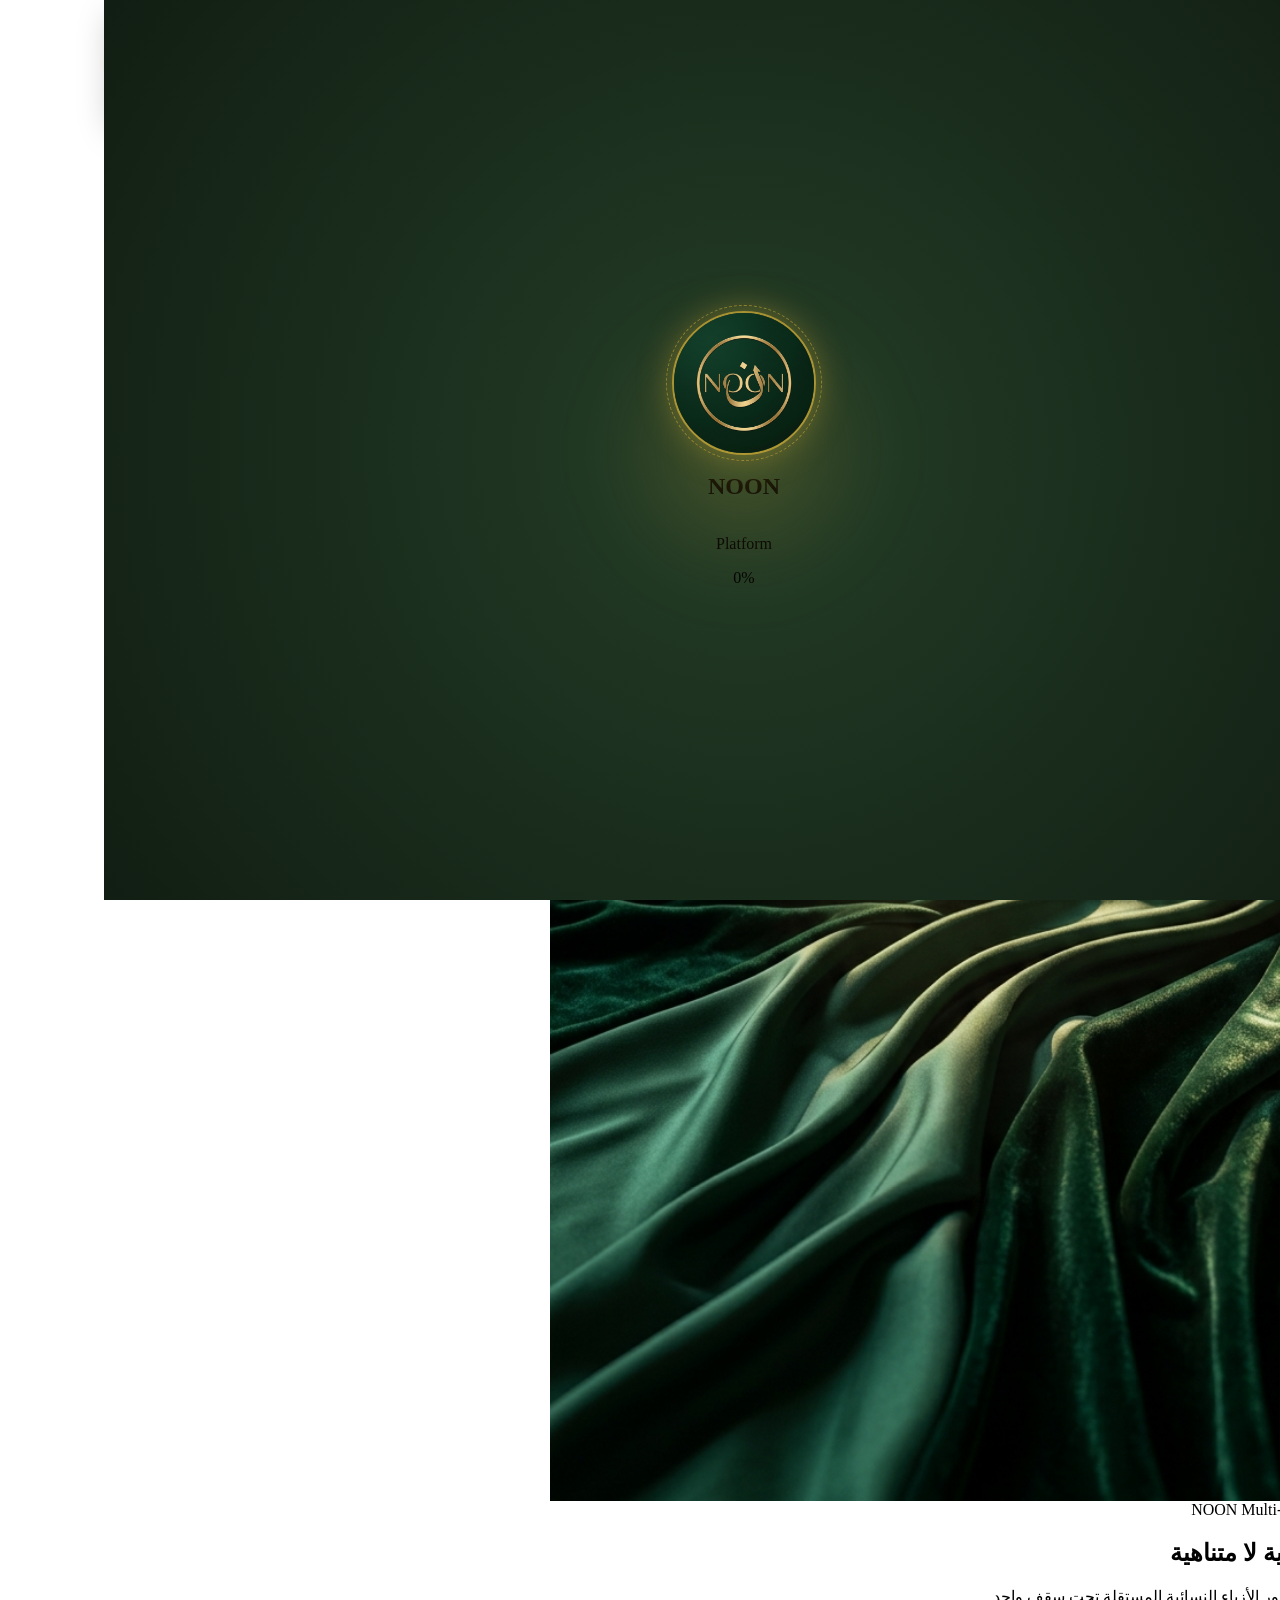
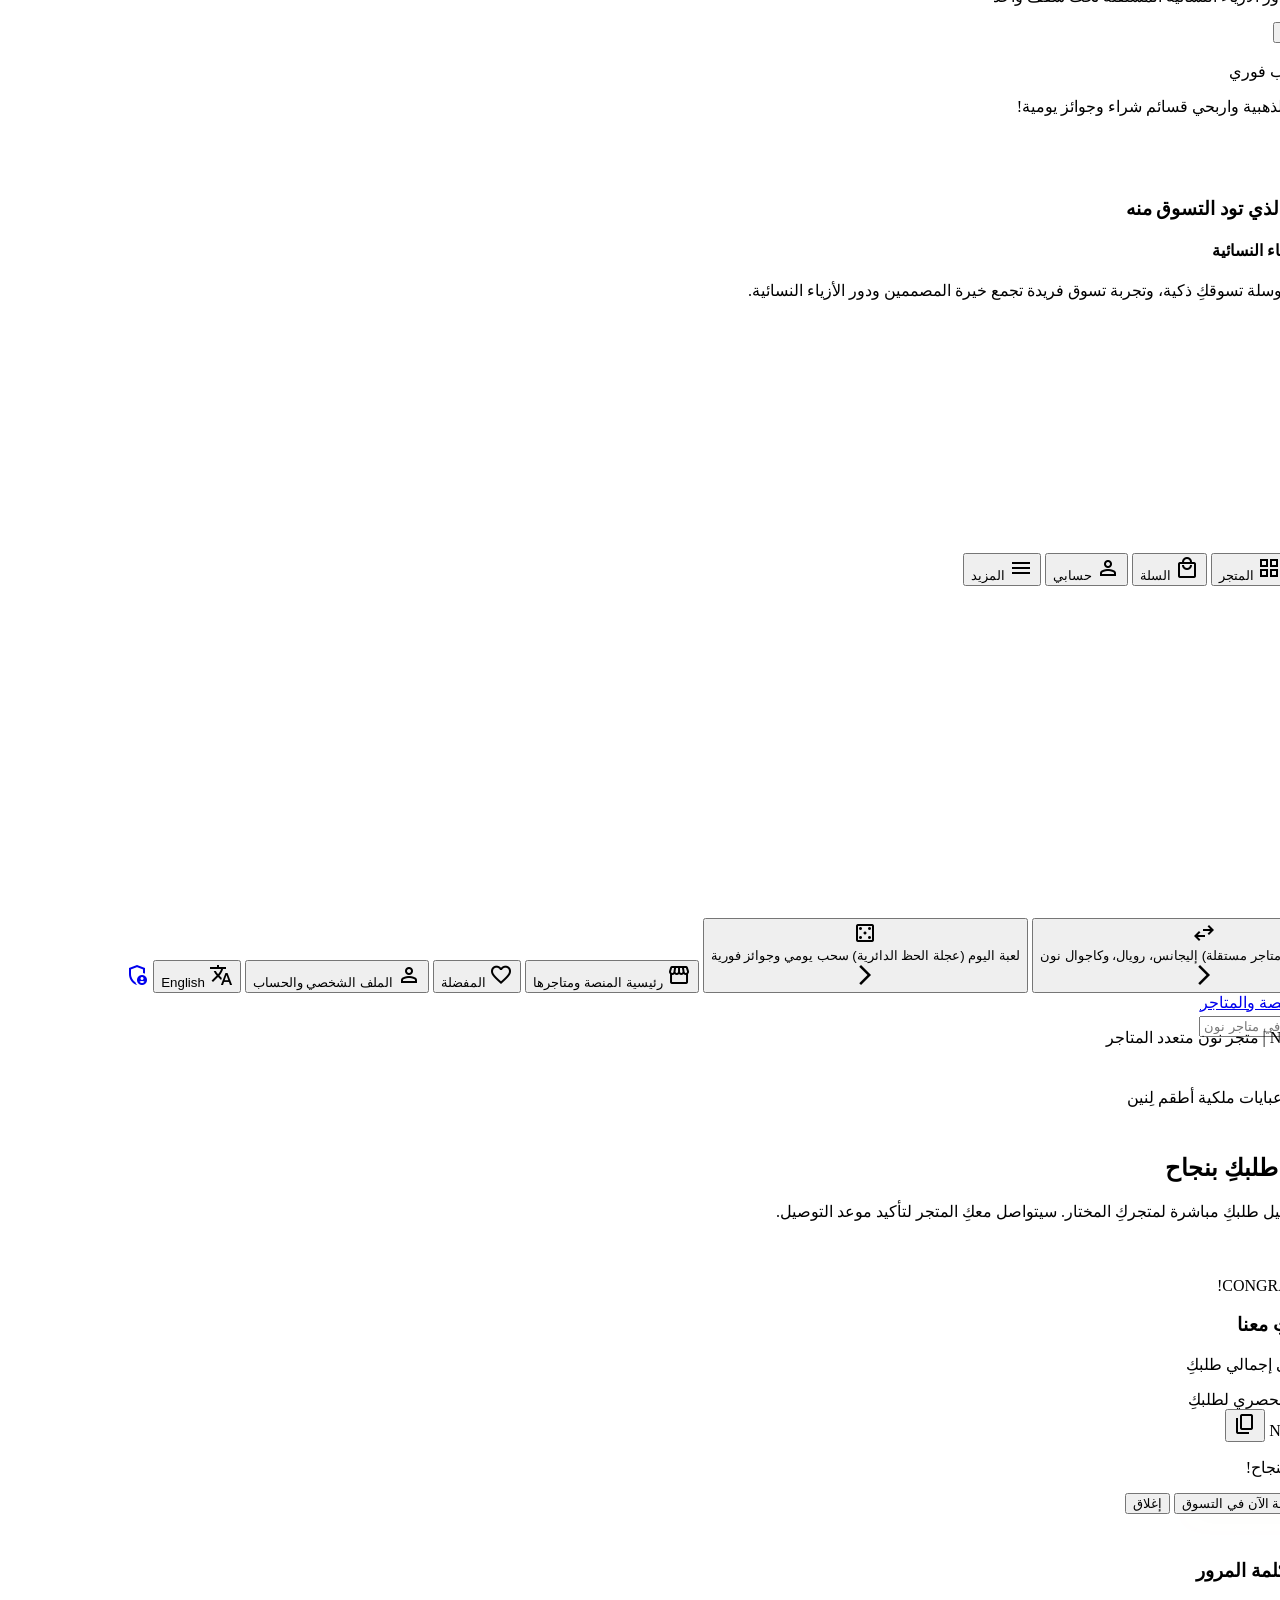
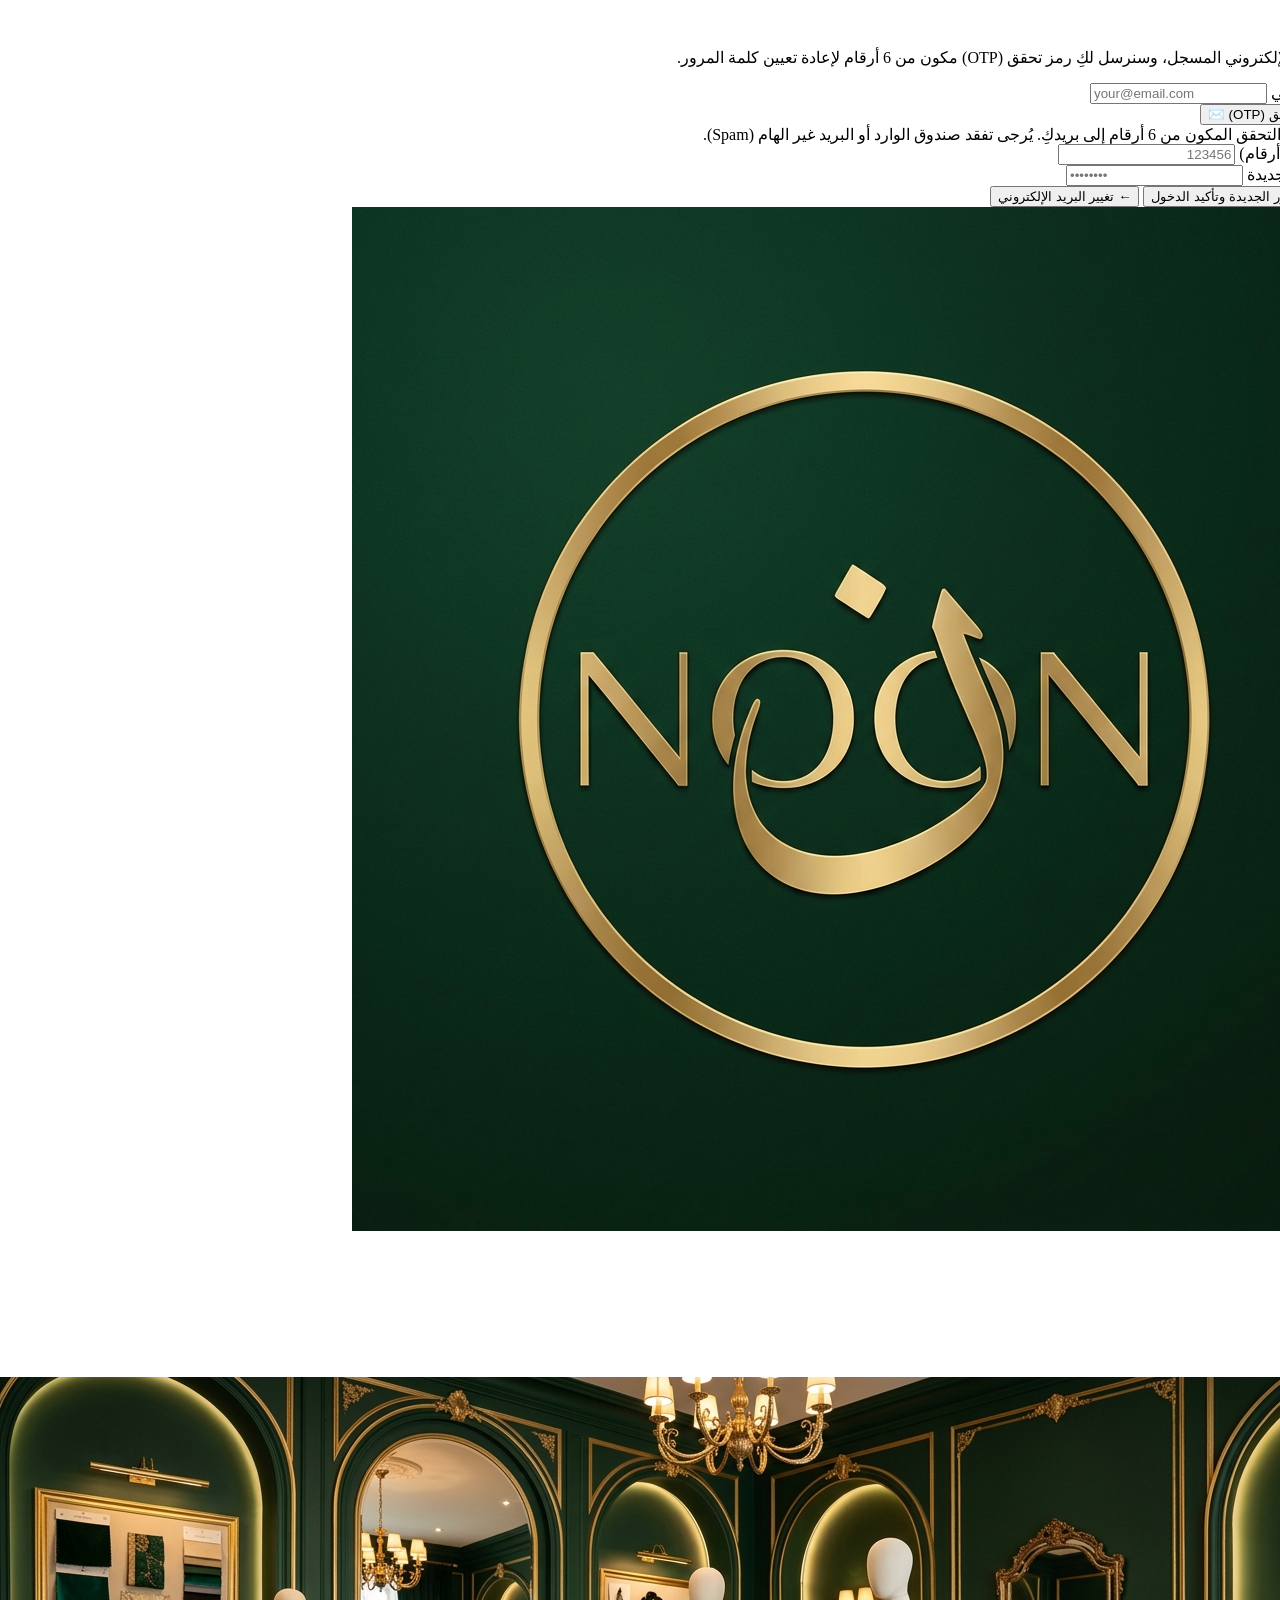
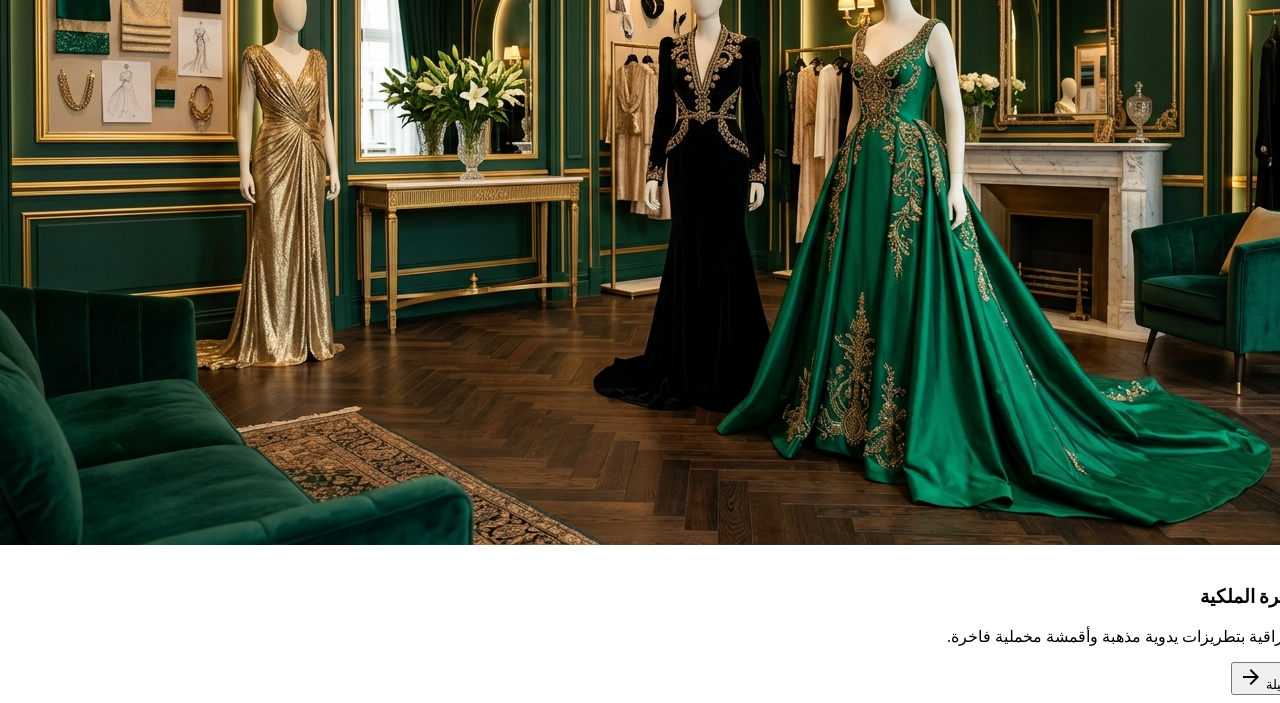
==== commit 8eebb635: "feat: complete hero studio, file upload import, fortune wheel prize studio, strict store filter, and" ====
--- a/index.html
+++ b/index.html
@@ -11,6 +11,20 @@
       console.log('NOON ERROR:', msg, 'at', lineNo, ':', columnNo);
       return false;
     };
+    // Purge Netlify drawer / collaborative preview elements
+    (function() {
+      function purgeNetlify() {
+        document.querySelectorAll('#netlify-drawer, netlify-drawer, [data-netlify-deploy-id], iframe[src*="netlify"], iframe[title*="Netlify"], [class*="netlify-feedback"], [class*="netlify-drawer"]').forEach(function(el) {
+          try { el.remove(); } catch(e) { el.style.display = 'none'; }
+        });
+      }
+      try {
+        var obs = new MutationObserver(purgeNetlify);
+        obs.observe(document.documentElement, { childList: true, subtree: true });
+        window.addEventListener('DOMContentLoaded', purgeNetlify);
+        window.addEventListener('load', purgeNetlify);
+      } catch(e) {}
+    })();
   </script>
   <link rel="preconnect" href="https://fonts.googleapis.com">
   <link rel="preconnect" href="https://fonts.gstatic.com" crossorigin>
@@ -129,11 +143,11 @@
         </div>
         <div class="absolute inset-0 bg-gradient-to-b from-black/30 via-primary/30 to-background"></div>
         <div class="absolute inset-0 flex flex-col items-center justify-center text-center px-6">
-          <span class="text-[9px] uppercase tracking-[0.4em] font-bold text-accent mb-4 animate-fade-up bg-primary/60 px-4 py-1.5 rounded-full border border-accent/30" style="animation-delay: 0.2s;" data-i18n="brand_sub">NOON Multi-Store Platform</span>
-          <h2 class="font-serif text-white text-3xl md:text-5xl mb-4 leading-tight animate-fade-up" style="animation-delay: 0.4s;" data-i18n="hero_title">أناقة نسائية لا متناهية</h2>
-          <p class="font-sans text-xs text-white/80 max-w-sm mb-6 animate-fade-up font-light" style="animation-delay: 0.6s;" data-i18n="our_stores_subtitle">تصفحي أرقى دور الأزياء النسائية المستقلة تحت سقف واحد</p>
-          <button class="px-8 py-3 bg-accent text-primary font-sans text-[10px] tracking-luxury font-bold uppercase hover:bg-white transition-all duration-500 shadow-xl rounded-full animate-fade-up" style="animation-delay: 0.8s;" onclick="scrollToStores()">
-            <span data-i18n="explore_now">اكتشفي المتاجر</span>
+          <span id="hero-badge" class="text-[9px] uppercase tracking-[0.4em] font-bold text-accent mb-4 animate-fade-up bg-primary/60 px-4 py-1.5 rounded-full border border-accent/30" style="animation-delay: 0.2s;" data-i18n="brand_sub">NOON Multi-Store Platform</span>
+          <h2 id="hero-title" class="font-serif text-white text-3xl md:text-5xl mb-4 leading-tight animate-fade-up" style="animation-delay: 0.4s;" data-i18n="hero_title">أناقة نسائية لا متناهية</h2>
+          <p id="hero-desc" class="font-sans text-xs text-white/80 max-w-sm mb-6 animate-fade-up font-light" style="animation-delay: 0.6s;" data-i18n="our_stores_subtitle">تصفحي أرقى دور الأزياء النسائية المستقلة تحت سقف واحد</p>
+          <button id="hero-btn" class="px-8 py-3 bg-accent text-primary font-sans text-[10px] tracking-luxury font-bold uppercase hover:bg-white transition-all duration-500 shadow-xl rounded-full animate-fade-up" style="animation-delay: 0.8s;" onclick="scrollToStores()">
+            <span id="hero-btn-text" data-i18n="explore_now">اكتشفي المتاجر</span>
           </button>
         </div>
       </div>
--- a/style.css
+++ b/style.css
@@ -288,16 +288,21 @@
   position: relative;
   width: 140px;
   height: 140px;
+  border-radius: 50% !important;
+  display: flex;
+  align-items: center;
+  justify-content: center;
   animation: splashPulse 2.4s ease-in-out infinite alternate;
 }
 .splash-backdrop-glow {
   position: absolute;
-  width: 320px;
-  height: 320px;
-  border-radius: 50%;
-  background: radial-gradient(circle, rgba(212, 175, 55, 0.18) 0%, transparent 70%);
-  filter: blur(40px);
+  width: 280px;
+  height: 280px;
+  border-radius: 50% !important;
+  background: radial-gradient(circle, rgba(212, 175, 55, 0.22) 0%, transparent 70%);
+  filter: blur(35px);
   animation: pulseGlow 3s ease-in-out infinite alternate;
+  pointer-events: none;
 }
 @keyframes pulseGlow {
   0% { transform: scale(0.85); opacity: 0.5; }
@@ -306,21 +311,22 @@
 .splash-ring-outer {
   position: absolute;
   inset: -8px;
-  border-radius: 50%;
-  border: 1px dashed rgba(212, 175, 55, 0.5);
+  border-radius: 50% !important;
+  border: 1.5px dashed rgba(212, 175, 55, 0.55);
   animation: rotateStoryRing 14s linear infinite;
+  pointer-events: none;
 }
 .splash-logo-img {
   width: 100%;
   height: 100%;
   object-fit: cover;
-  border-radius: 50%;
-  box-shadow: 0 0 50px rgba(212, 175, 55, 0.4), inset 0 0 20px rgba(212, 175, 55, 0.3);
-  border: 2px solid rgba(212, 175, 55, 0.6);
+  border-radius: 50% !important;
+  box-shadow: 0 0 35px rgba(212, 175, 55, 0.45);
+  border: 2px solid rgba(212, 175, 55, 0.75);
 }
 @keyframes splashPulse {
-  0% { transform: scale(0.96); box-shadow: 0 0 30px rgba(212, 175, 55, 0.3); }
-  100% { transform: scale(1.04); box-shadow: 0 0 60px rgba(212, 175, 55, 0.6); }
+  0% { transform: scale(0.96); filter: drop-shadow(0 0 15px rgba(212, 175, 55, 0.35)); }
+  100% { transform: scale(1.04); filter: drop-shadow(0 0 35px rgba(212, 175, 55, 0.75)); }
 }
 
 /* ═══════ TOP NAV LOGO & STORY RING ═══════ */
@@ -603,16 +609,30 @@
 }
 
 /* ═══════ SUPPRESS NETLIFY BADGE / DRAWER ═══════ */
+#netlify-drawer,
+.netlify-drawer,
+netlify-drawer,
 [data-netlify-deploy-id],
 #netlify-identity-widget,
 iframe[src*="netlify"],
+iframe[title*="Netlify"],
 div[class*="netlify-feedback"],
 div[id*="netlify-drawer"],
 .netlify-badge,
 .netlify-feedback-drawer,
-[class*="netlify-"] {
+[class*="netlify-"],
+[id*="netlify-"] {
   display: none !important;
   visibility: hidden !important;
   pointer-events: none !important;
   opacity: 0 !important;
-}
+  width: 0 !important;
+  height: 0 !important;
+  max-width: 0 !important;
+  max-height: 0 !important;
+  position: fixed !important;
+  left: -99999px !important;
+  bottom: -99999px !important;
+  clip: rect(0, 0, 0, 0) !important;
+  z-index: -9999 !important;
+}
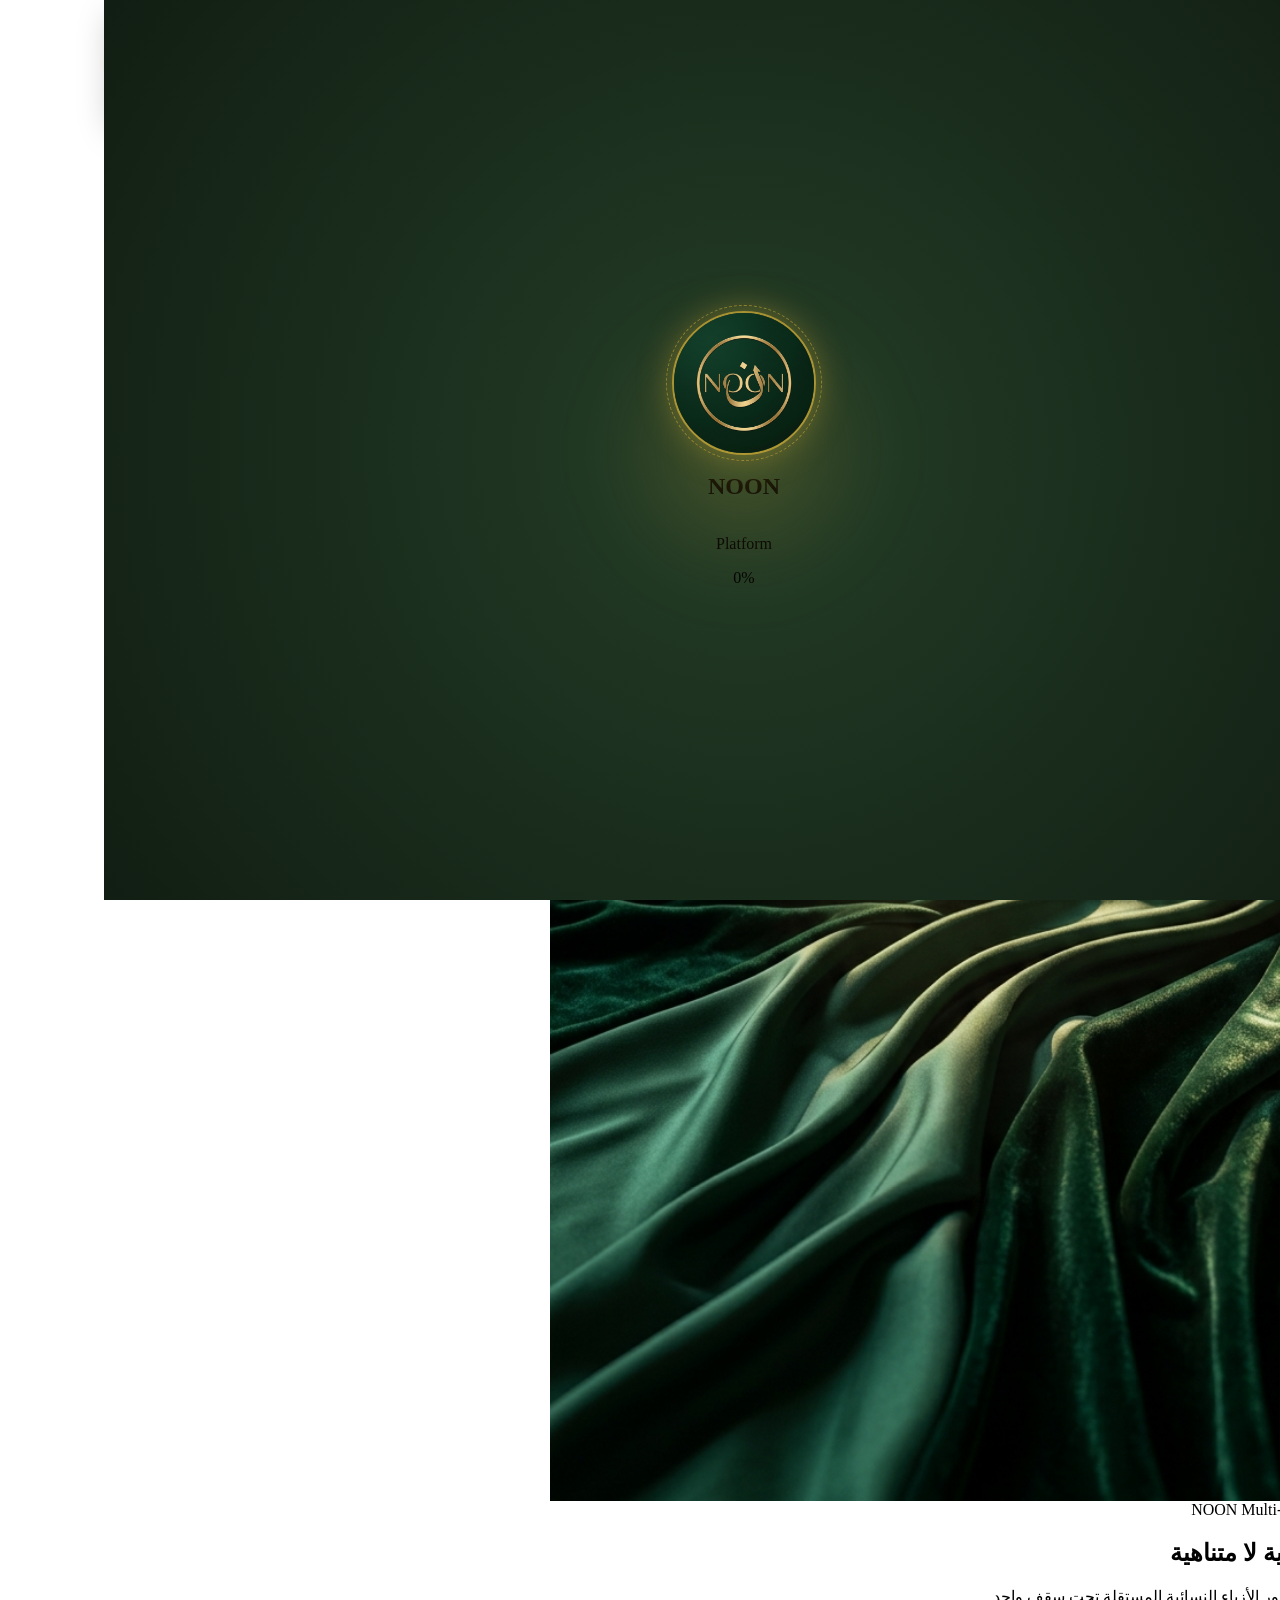
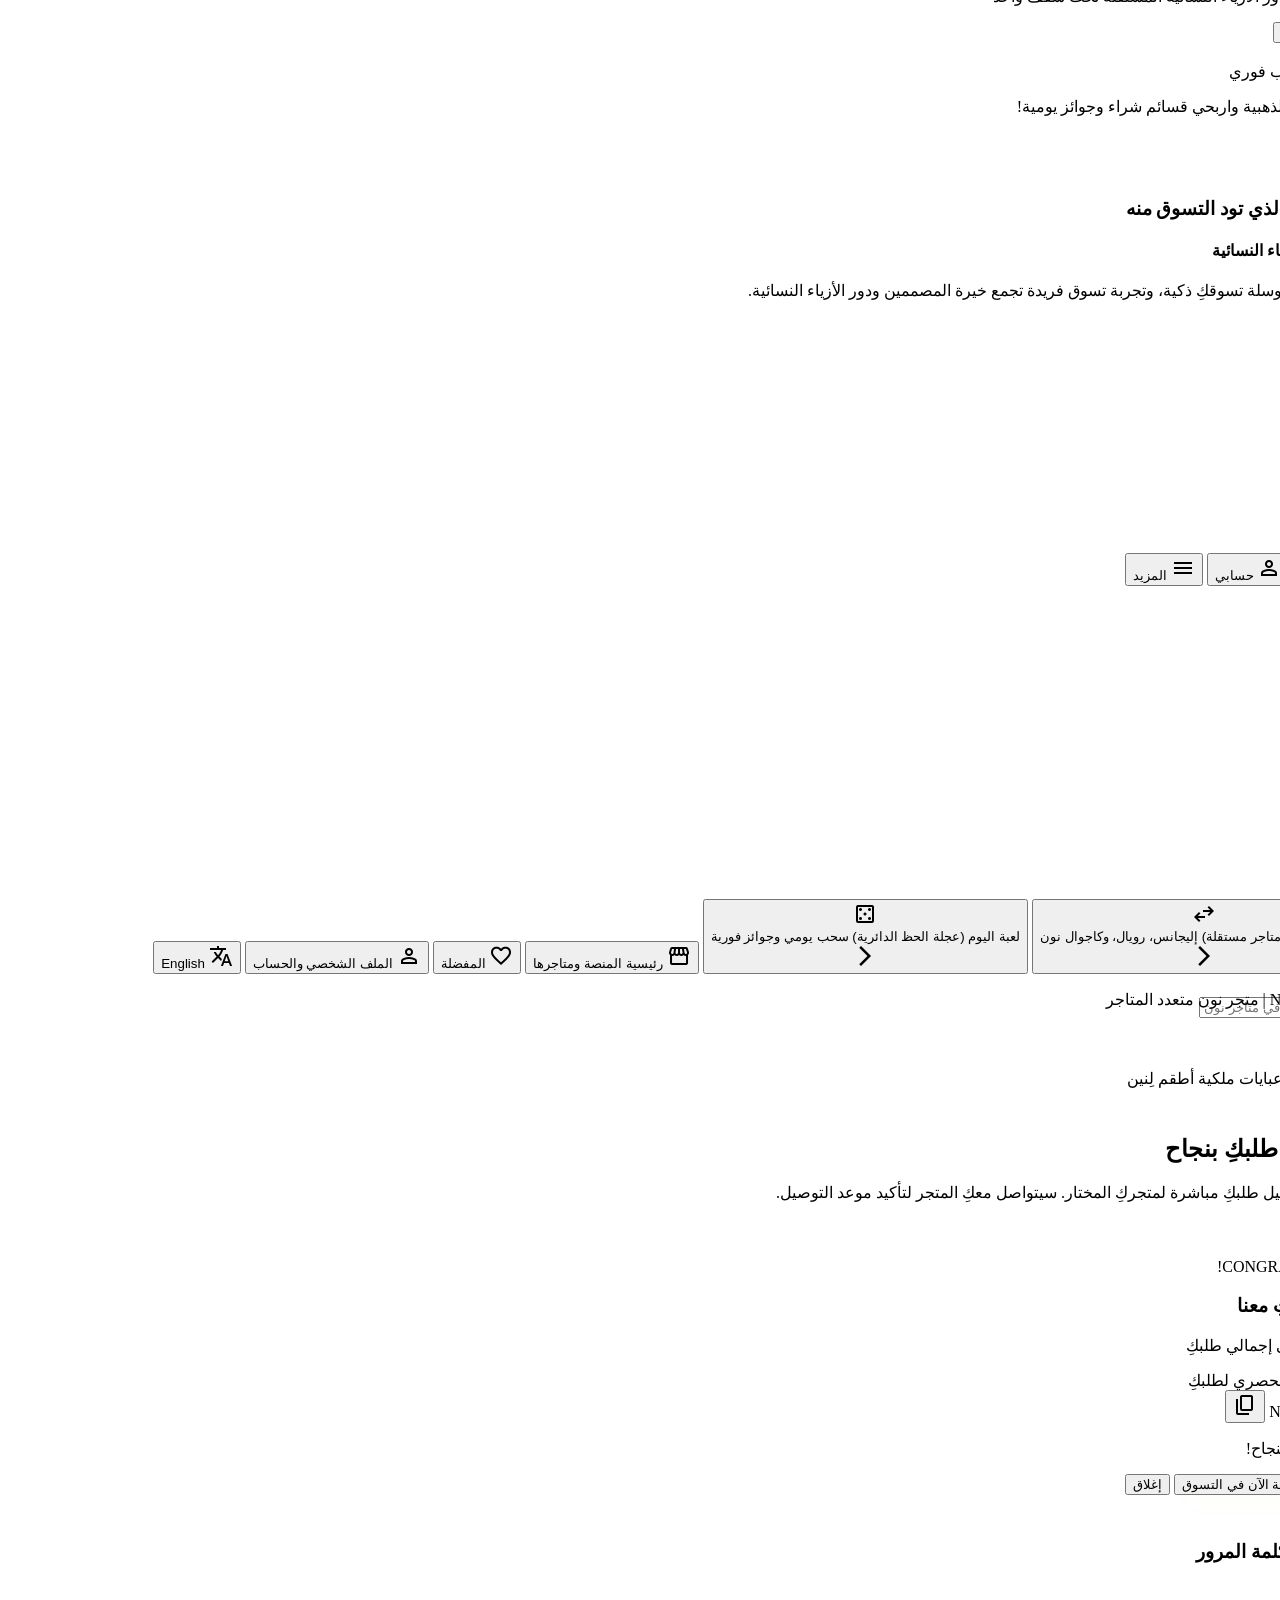
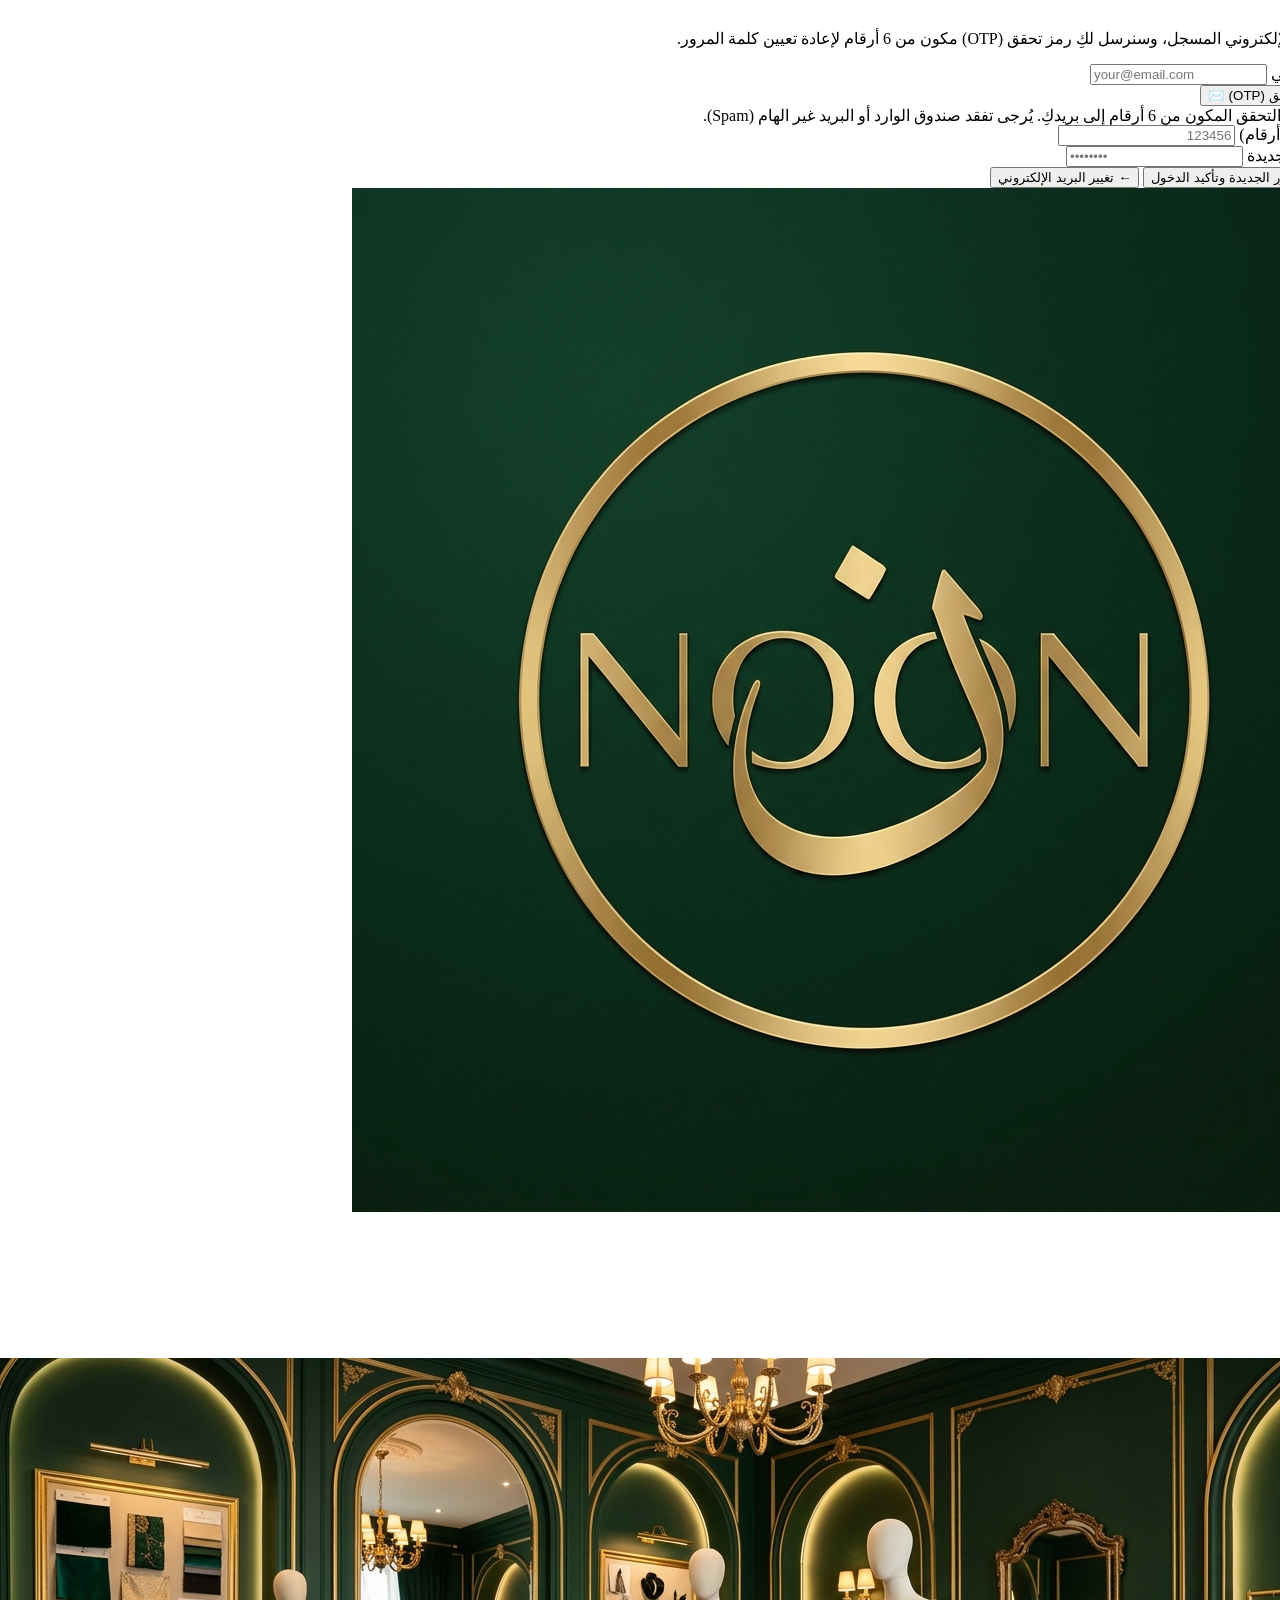
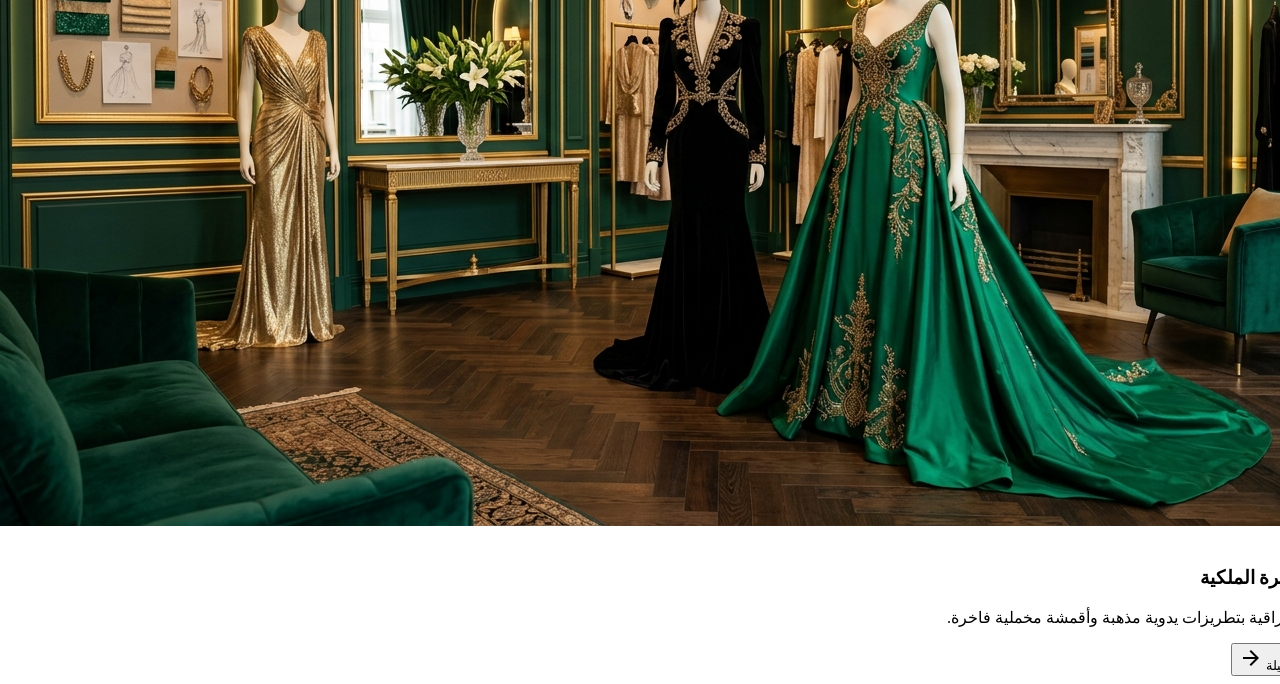
==== commit 1dd39e8b: "feat: color variants studio, bottom nav 3 items, wheel redesign, phone formatting & admin controls" ====
--- a/index.html
+++ b/index.html
@@ -299,8 +299,14 @@
         </span>
       </div>
 
-      <!-- Color Swatches -->
-      <div class="flex justify-center gap-3 mt-4 px-6" id="color-swatches"></div>
+      <!-- Color Swatches with Active Color Name -->
+      <div class="px-6 mt-4" id="color-selection-wrap">
+        <div class="flex items-center justify-between mb-2">
+          <span class="text-[10px] uppercase tracking-widest font-semibold text-primary/70" data-i18n="color_label">الألوان المتوفرة:</span>
+          <span id="product-selected-color-name" class="text-xs font-bold text-accent"></span>
+        </div>
+        <div class="flex items-center gap-3 overflow-x-auto py-1 scrollbar-hide" id="color-swatches"></div>
+      </div>
 
       <div class="px-6 mt-4">
         <p id="product-category" class="text-[10px] font-semibold tracking-widest text-primary/60 uppercase mb-1"></p>
@@ -442,10 +448,17 @@
           </div>
         </div>
 
+        <!-- Disabled Notice (When game is paused in dashboard) -->
+        <div id="game-disabled-banner" class="hidden p-6 rounded-2xl bg-white border border-primary/10 text-center my-6 shadow-sm">
+          <span class="material-symbols-outlined text-4xl text-accent mb-2">lock_clock</span>
+          <h4 class="font-serif text-lg font-bold text-primary mb-1">عجلة الحظ متوقفة حالياً</h4>
+          <p class="text-xs text-primary/60 font-light">يتم تجديد الجوائز وقسائم الشراء، ننتظركِ في السحب القادم!</p>
+        </div>
+
         <!-- Circular Wheel Component -->
-        <div class="wheel-container-wrapper my-6">
+        <div class="wheel-container-wrapper my-6" id="wheel-active-wrapper">
           <div class="wheel-outer-rim">
-            <canvas id="fortune-wheel-canvas" width="320" height="320" class="rounded-full shadow-inner"></canvas>
+            <canvas id="fortune-wheel-canvas" width="340" height="340" class="rounded-full shadow-inner"></canvas>
           </div>
           <div class="wheel-pointer">
             <svg viewBox="0 0 30 38" fill="none" class="w-full h-full">
@@ -635,27 +648,19 @@
 
   </main>
 
-  <!-- 4. BOTTOM NAV (التنقل السلس بين شاشات المنصة) -->
-  <nav class="fixed bottom-0 left-0 right-0 h-16 bg-background/95 backdrop-blur-lg border-t border-primary/10 z-40 flex items-center justify-around px-2 pb-safe" id="bottom-nav">
-    <button class="flex flex-col items-center justify-center w-14 text-primary group nav-btn" data-screen="hub" onclick="navigate('hub')">
-      <span class="material-symbols-outlined text-[22px] font-light group-hover:-translate-y-1 transition-transform mb-0.5">storefront</span>
-      <span class="text-[8px] uppercase tracking-wider font-semibold opacity-80" data-i18n="stores">المتاجر</span>
+  <!-- 4. BOTTOM NAV (التنقل السلس والمختصر بين 3 شاشات رئيسية) -->
+  <nav class="fixed bottom-0 left-0 right-0 h-16 bg-background/95 backdrop-blur-lg border-t border-primary/10 z-40 flex items-center justify-around px-6 pb-safe" id="bottom-nav">
+    <button class="flex flex-col items-center justify-center w-20 text-primary group nav-btn" data-screen="hub" onclick="navigate('hub')">
+      <span class="material-symbols-outlined text-[24px] font-light group-hover:-translate-y-1 transition-transform mb-0.5">storefront</span>
+      <span class="text-[9px] uppercase tracking-wider font-bold" data-i18n="stores">المتاجر</span>
     </button>
-    <button class="flex flex-col items-center justify-center w-14 text-primary/60 group nav-btn" data-screen="collections" onclick="navigate('collections')">
-      <span class="material-symbols-outlined text-[22px] font-light group-hover:-translate-y-1 transition-transform mb-0.5">grid_view</span>
-      <span class="text-[8px] uppercase tracking-wider font-semibold opacity-80" data-i18n="shop">المتجر</span>
+    <button class="flex flex-col items-center justify-center w-20 text-primary/60 group nav-btn" data-screen="profile" onclick="navigate('profile')">
+      <span class="material-symbols-outlined text-[24px] font-light group-hover:-translate-y-1 transition-transform mb-0.5">person</span>
+      <span class="text-[9px] uppercase tracking-wider font-bold" data-i18n="profile">حسابي</span>
     </button>
-    <button class="flex flex-col items-center justify-center w-14 text-primary/60 group nav-btn" data-screen="bag" onclick="navigate('bag')">
-      <span class="material-symbols-outlined text-[22px] font-light group-hover:-translate-y-1 transition-transform mb-0.5">local_mall</span>
-      <span class="text-[8px] uppercase tracking-wider font-semibold opacity-80" data-i18n="bag_nav">السلة</span>
-    </button>
-    <button class="flex flex-col items-center justify-center w-14 text-primary/60 group nav-btn" data-screen="profile" onclick="navigate('profile')">
-      <span class="material-symbols-outlined text-[22px] font-light group-hover:-translate-y-1 transition-transform mb-0.5">person</span>
-      <span class="text-[8px] uppercase tracking-wider font-semibold opacity-80" data-i18n="profile">حسابي</span>
-    </button>
-    <button class="flex flex-col items-center justify-center w-14 text-primary/60 group" onclick="toggleMoreMenu(true)">
-      <span class="material-symbols-outlined text-[22px] font-light group-hover:-translate-y-1 transition-transform mb-0.5">menu</span>
-      <span class="text-[8px] uppercase tracking-wider font-semibold opacity-80" data-i18n="more">المزيد</span>
+    <button class="flex flex-col items-center justify-center w-20 text-primary/60 group" onclick="toggleMoreMenu(true)">
+      <span class="material-symbols-outlined text-[24px] font-light group-hover:-translate-y-1 transition-transform mb-0.5">menu</span>
+      <span class="text-[9px] uppercase tracking-wider font-bold" data-i18n="more">المزيد</span>
     </button>
   </nav>
 
@@ -678,12 +683,11 @@
         <!-- Rendered dynamically -->
       </div>
 
-      <div class="pt-4 mt-3 border-t border-primary/10 flex justify-between items-center">
+      <div class="pt-4 mt-3 border-t border-primary/10 flex justify-center items-center">
         <button class="text-xs text-accent font-semibold flex items-center gap-1 hover:underline" onclick="toggleStoreSwitcher(false); navigate('hub')">
           <span class="material-symbols-outlined text-sm">home</span>
           <span data-i18n="platform_home">رئيسية المنصة</span>
         </button>
-        <a href="mb-dashboard/index.html" class="text-[10px] uppercase tracking-widest text-primary/50 hover:text-accent font-bold">لوحة الإدارة ↗</a>
       </div>
     </div>
   </div>
@@ -730,10 +734,6 @@
           <span class="material-symbols-outlined text-accent">translate</span>
           <span class="text-sm font-medium lang-toggle-text">English</span>
         </button>
-        <a href="mb-dashboard/index.html" class="w-full flex items-center gap-4 p-3.5 rounded-xl hover:bg-primary/5 transition-colors text-right block border-t border-primary/5 mt-2 pt-3">
-          <span class="material-symbols-outlined text-accent">admin_panel_settings</span>
-          <span class="text-sm font-medium">لوحة إدارة المنصة والمتاجر</span>
-        </a>
       </div>
       <div class="mt-6 text-center">
         <p class="text-[10px] uppercase tracking-widest font-semibold opacity-30">NOON Platform | متجر نون متعدد المتاجر</p>
--- a/style.css
+++ b/style.css
@@ -177,18 +177,35 @@
 
 /* ═══════ COLOR SWATCHES ═══════ */
 .color-swatch {
-  width: 28px;
-  height: 28px;
-  border-radius: 50%;
-  border: 2px solid transparent;
+  width: 30px;
+  height: 30px;
+  border-radius: 50%;
+  border: 2px solid rgba(255, 255, 255, 0.8);
   cursor: pointer;
-  transition: all 0.3s ease;
-  box-shadow: 0 2px 8px rgba(0,0,0,0.15);
-}
-.color-swatch:hover,
+  transition: all 0.25s cubic-bezier(0.16, 1, 0.3, 1);
+  box-shadow: 0 2px 8px rgba(0,0,0,0.2);
+}
+.color-swatch:hover {
+  transform: scale(1.12);
+}
 .color-swatch.active {
-  border-color: var(--gold);
-  transform: scale(1.15);
+  border-color: #D4AF37;
+  outline: 2.5px solid #D4AF37;
+  outline-offset: 2.5px;
+  transform: scale(1.2);
+  box-shadow: 0 0 16px rgba(212, 175, 55, 0.6);
+}
+
+/* ═══════ FORTUNE WHEEL RETINA CANVAS ═══════ */
+#fortune-wheel-canvas {
+  width: 340px;
+  height: 340px;
+  max-width: 88vw;
+  max-height: 88vw;
+  border-radius: 50%;
+  box-shadow: 0 12px 45px rgba(0, 0, 0, 0.5), 0 0 30px rgba(212, 175, 55, 0.3);
+  display: block;
+  margin: 0 auto;
 }
 
 /* ═══════ FAVORITE HEART ═══════ */
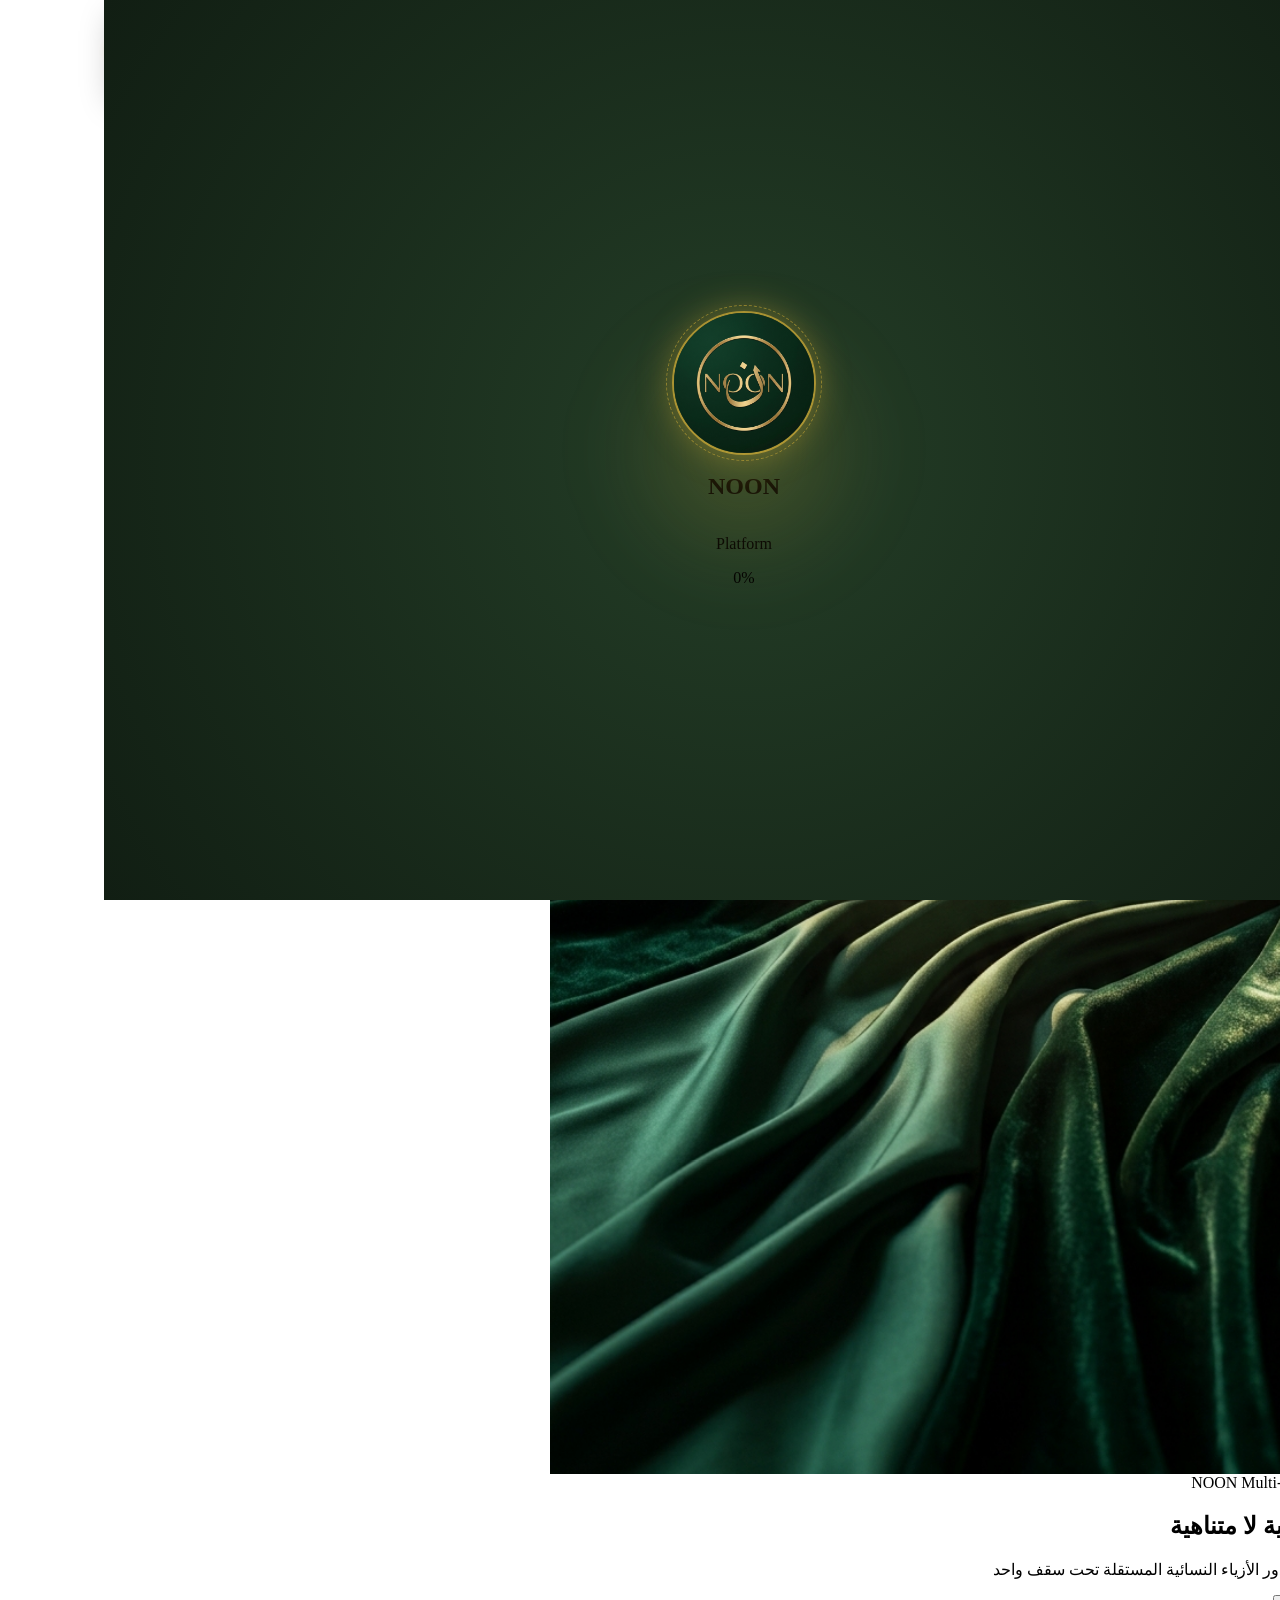
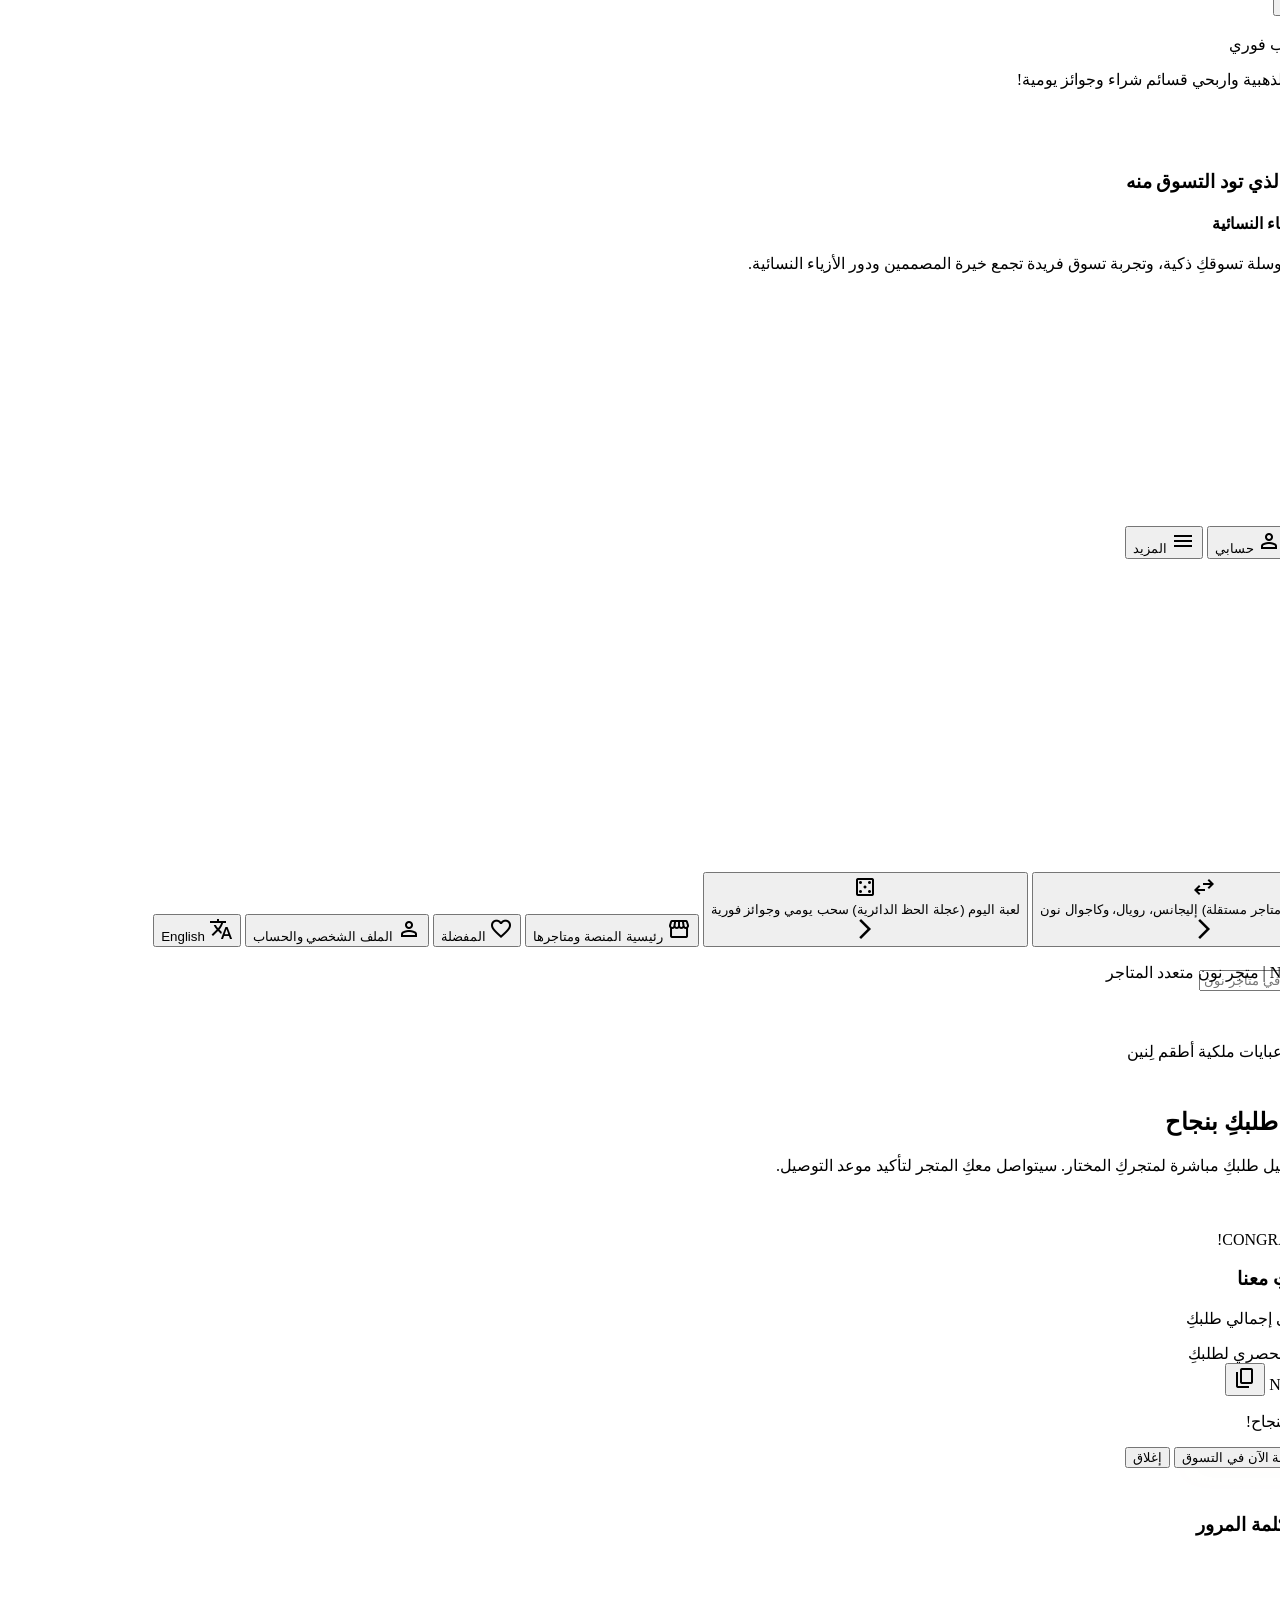
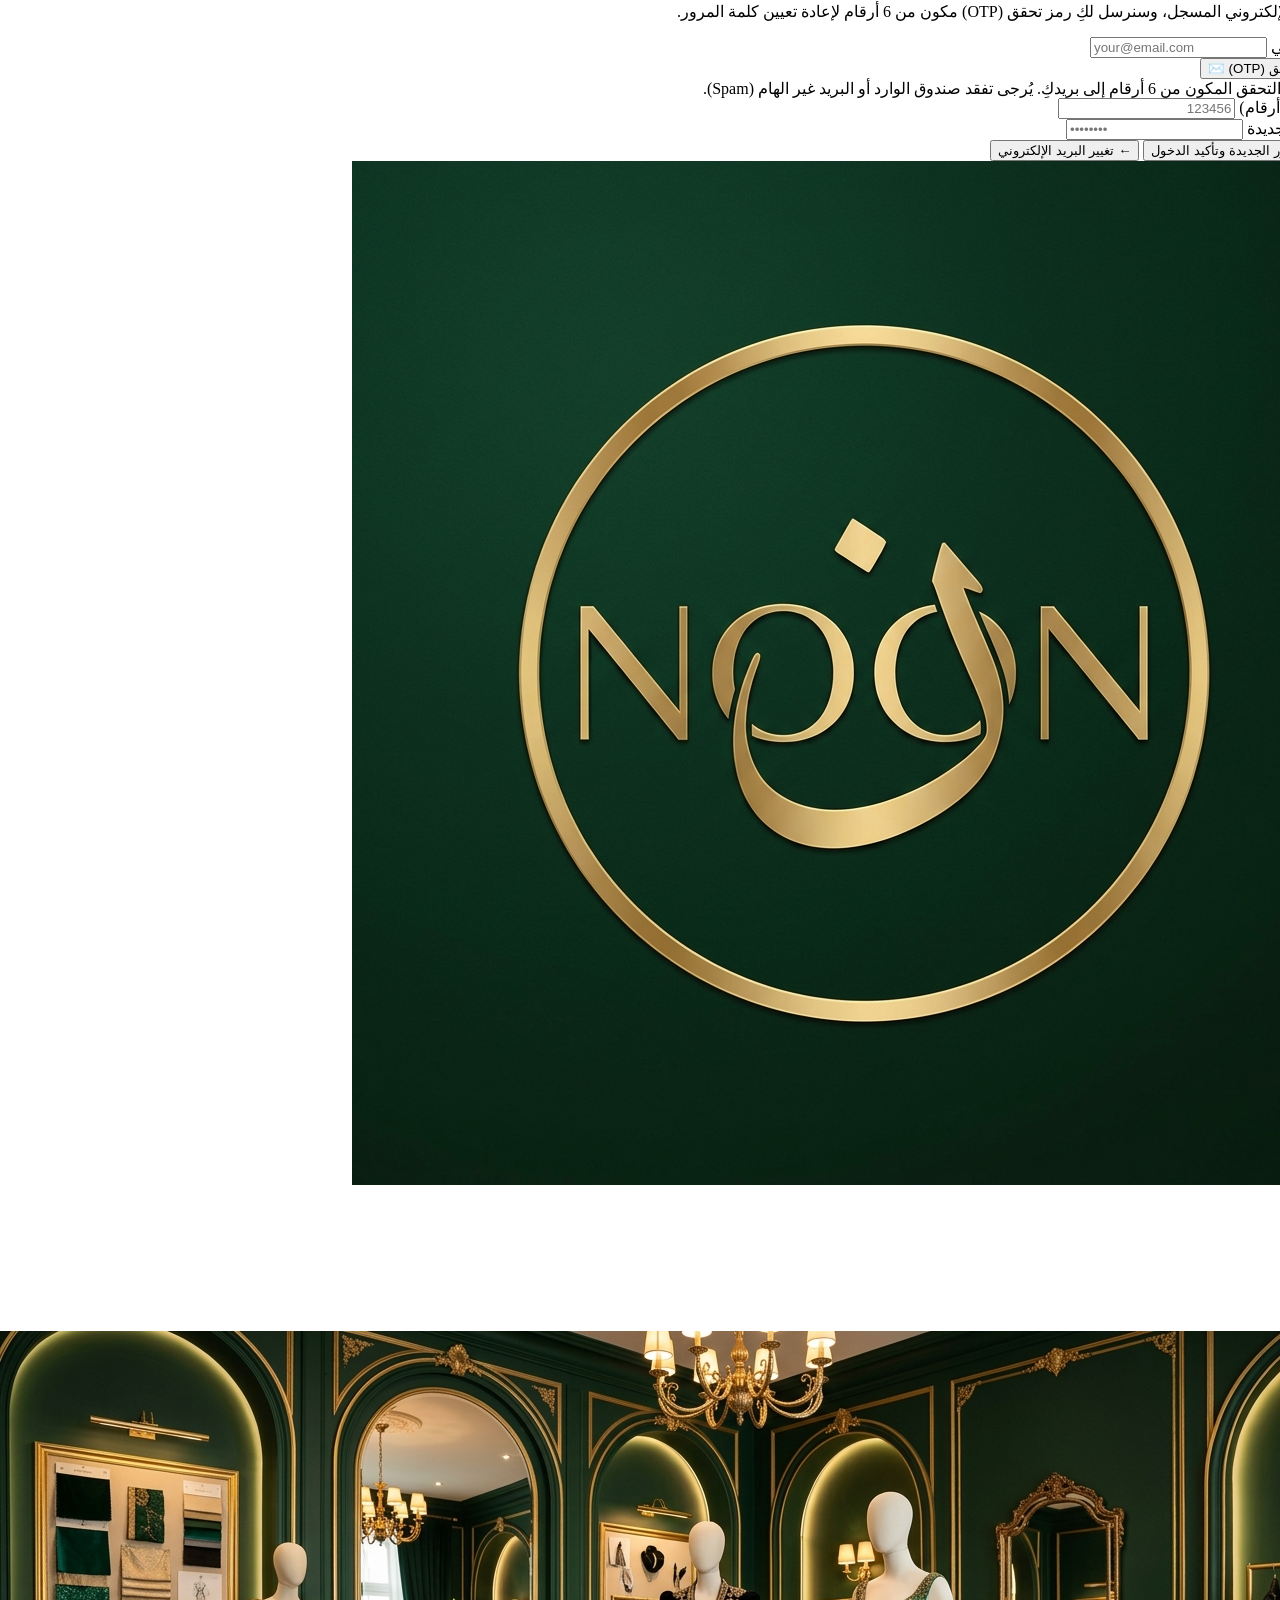
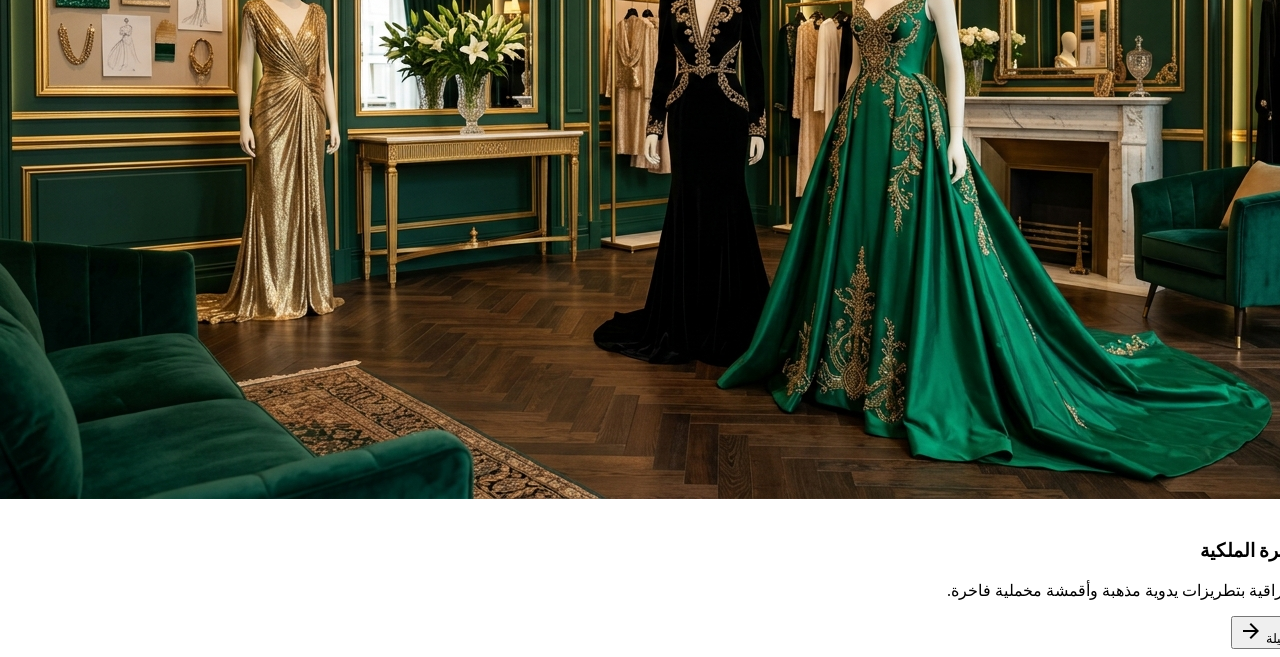
==== commit 72a8efe6: "feat: complete data purge, clean slate start, and enhance product color swatch buttons with primary " ====
--- a/index.html
+++ b/index.html
@@ -113,7 +113,8 @@
       <div class="absolute left-1/2 -translate-x-1/2 flex items-center justify-center">
         <div class="relative cursor-pointer group flex flex-col items-center" onclick="openStoriesModal()" title="انقري لمشاهدة ستوريات وقصص المنصة">
           <div class="stories-ring-glow"></div>
-          <img id="nav-logo-img" src="images/logo.png" alt="NOON Platform Logo" class="top-nav-logo relative z-10">
+          <img id="nav-logo-img" src="" alt="NOON Platform Logo" class="top-nav-logo relative z-10" style="display:none;" onerror="this.style.display='none'">
+          <span id="nav-brand-text" class="font-serif text-sm font-bold text-accent tracking-widest relative z-10">منصة نون</span>
           <span class="absolute -bottom-2.5 bg-gradient-to-r from-accent to-gold-light text-primary text-[7px] font-bold px-1.5 py-0.2 rounded-full uppercase tracking-wider shadow-md opacity-95 group-hover:scale-110 transition-transform z-20" data-i18n="stories_badge">قصص نون</span>
         </div>
       </div>
@@ -305,7 +306,7 @@
           <span class="text-[10px] uppercase tracking-widest font-semibold text-primary/70" data-i18n="color_label">الألوان المتوفرة:</span>
           <span id="product-selected-color-name" class="text-xs font-bold text-accent"></span>
         </div>
-        <div class="flex items-center gap-3 overflow-x-auto py-1 scrollbar-hide" id="color-swatches"></div>
+        <div class="flex items-center justify-center flex-wrap gap-3 py-3" id="color-swatches"></div>
       </div>
 
       <div class="px-6 mt-4">
--- a/style.css
+++ b/style.css
@@ -177,23 +177,33 @@
 
 /* ═══════ COLOR SWATCHES ═══════ */
 .color-swatch {
-  width: 30px;
-  height: 30px;
-  border-radius: 50%;
-  border: 2px solid rgba(255, 255, 255, 0.8);
+  width: 32px;
+  height: 32px;
+  min-width: 32px;
+  min-height: 32px;
+  border-radius: 50%;
+  border: 2px solid rgba(255, 255, 255, 0.95);
   cursor: pointer;
   transition: all 0.25s cubic-bezier(0.16, 1, 0.3, 1);
-  box-shadow: 0 2px 8px rgba(0,0,0,0.2);
+  box-shadow: 0 2px 8px rgba(0,0,0,0.18);
+  position: relative;
+  flex-shrink: 0;
+  display: inline-flex;
+  align-items: center;
+  justify-content: center;
+  overflow: hidden;
 }
 .color-swatch:hover {
-  transform: scale(1.12);
+  transform: scale(1.08);
 }
 .color-swatch.active {
-  border-color: #D4AF37;
-  outline: 2.5px solid #D4AF37;
-  outline-offset: 2.5px;
-  transform: scale(1.2);
-  box-shadow: 0 0 16px rgba(212, 175, 55, 0.6);
+  border-color: #ffffff;
+  box-shadow: 0 0 0 3px #D4AF37, 0 4px 12px rgba(212, 175, 55, 0.4);
+  transform: scale(1.1);
+}
+.color-swatch.primary-original {
+  background: linear-gradient(135deg, #4b5563, #374151);
+  color: #fff;
 }
 
 /* ═══════ FORTUNE WHEEL RETINA CANVAS ═══════ */
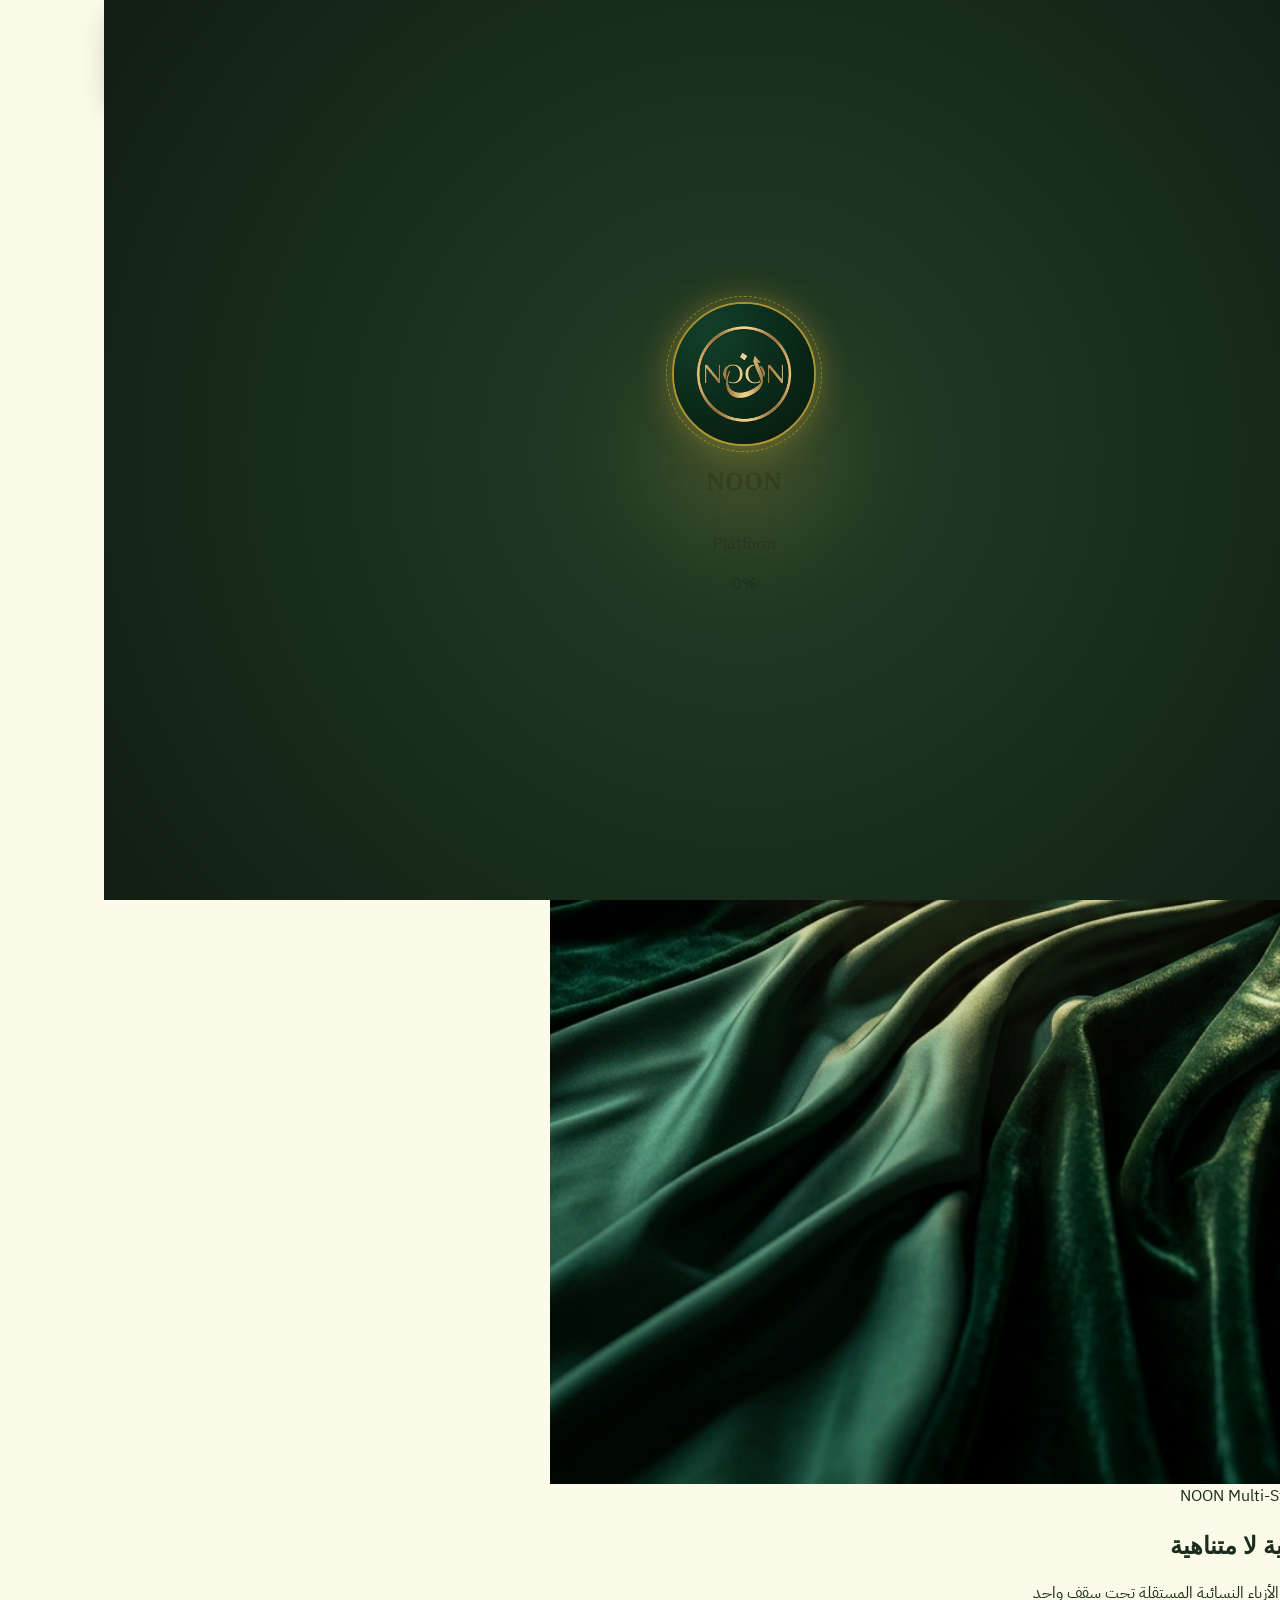
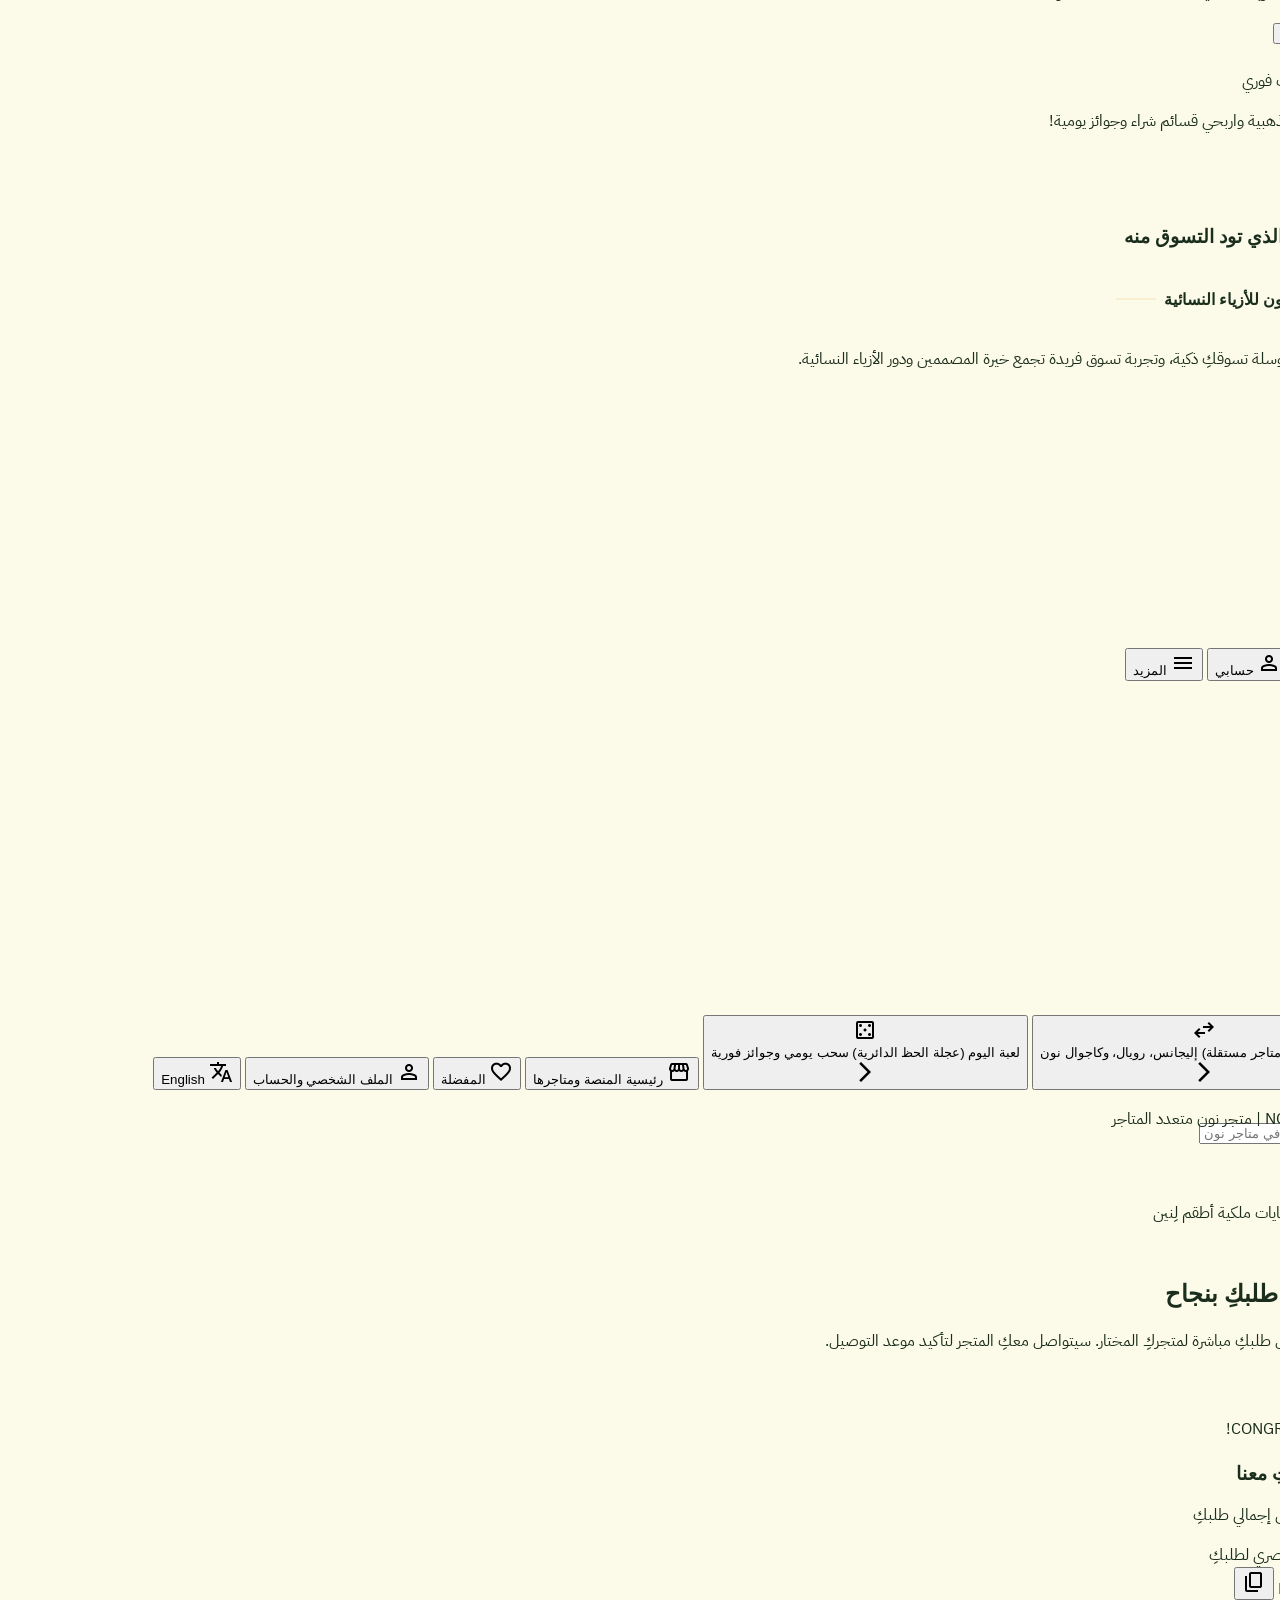
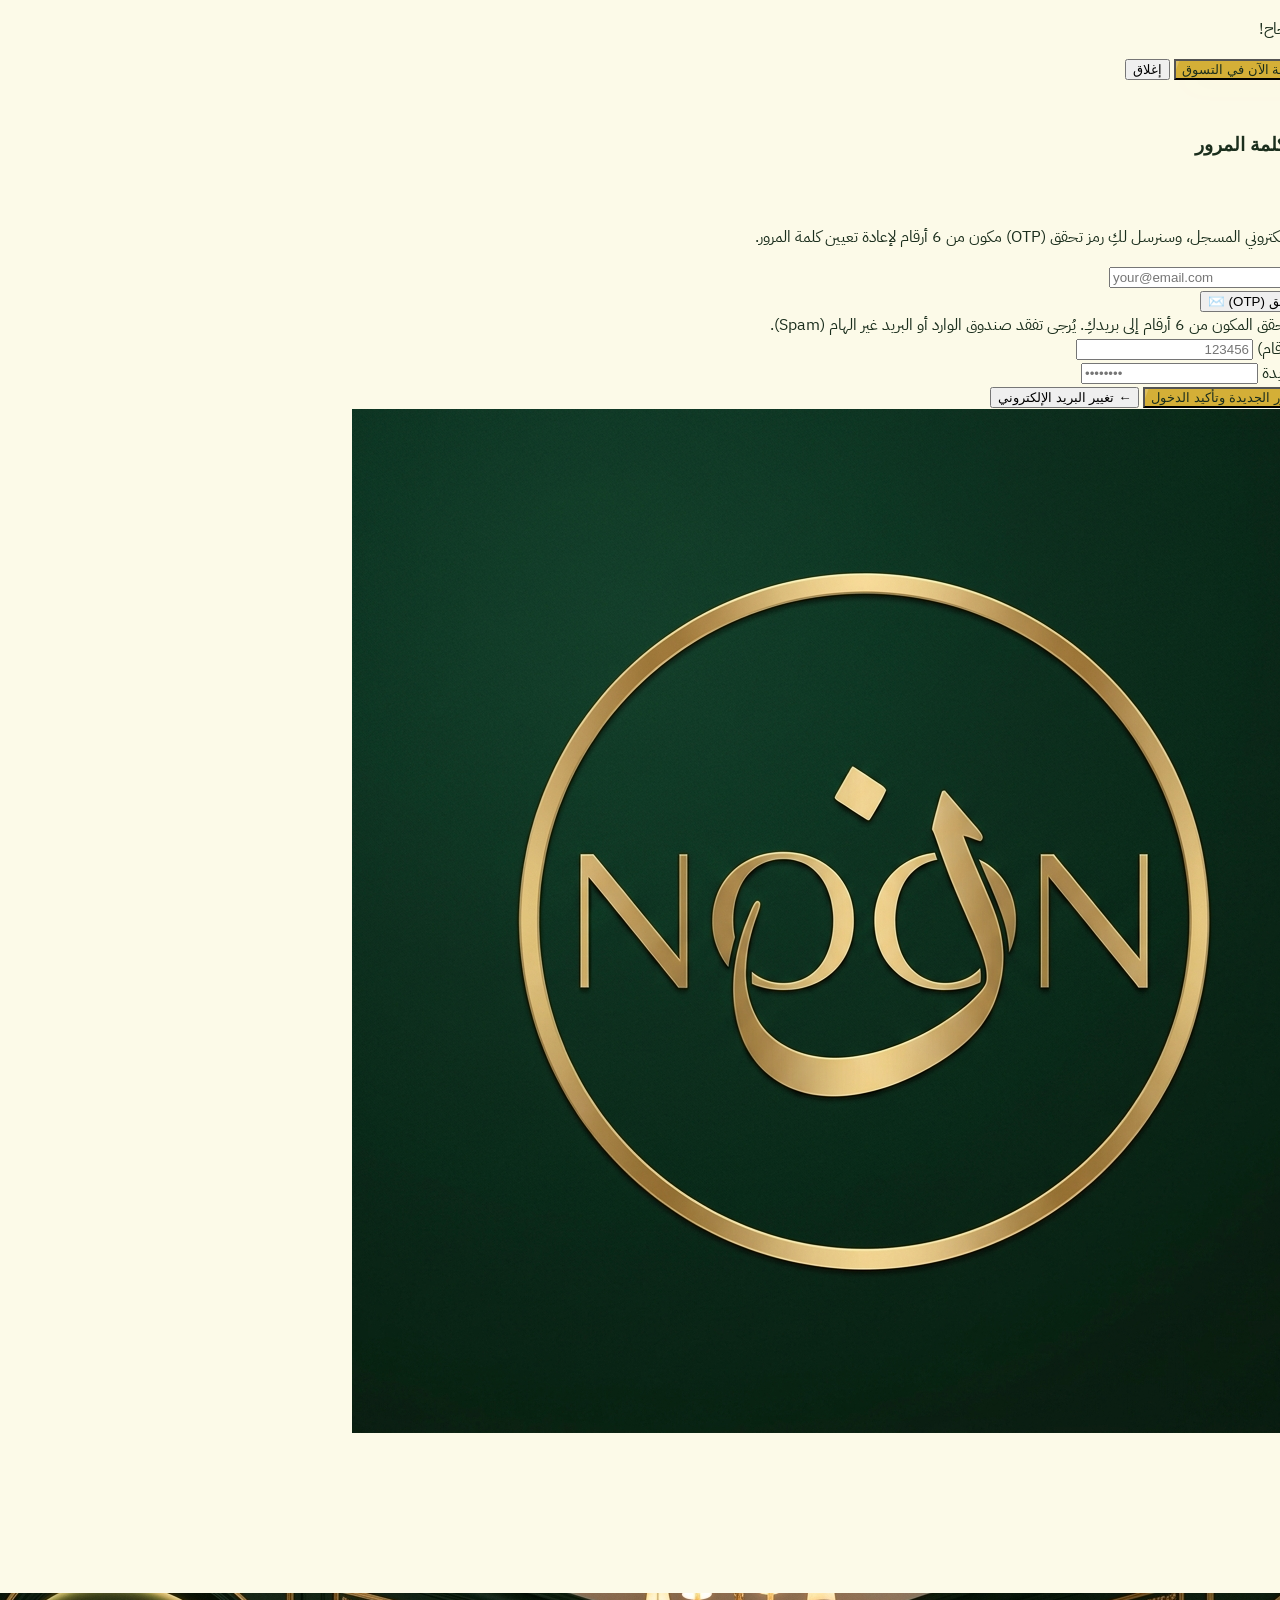
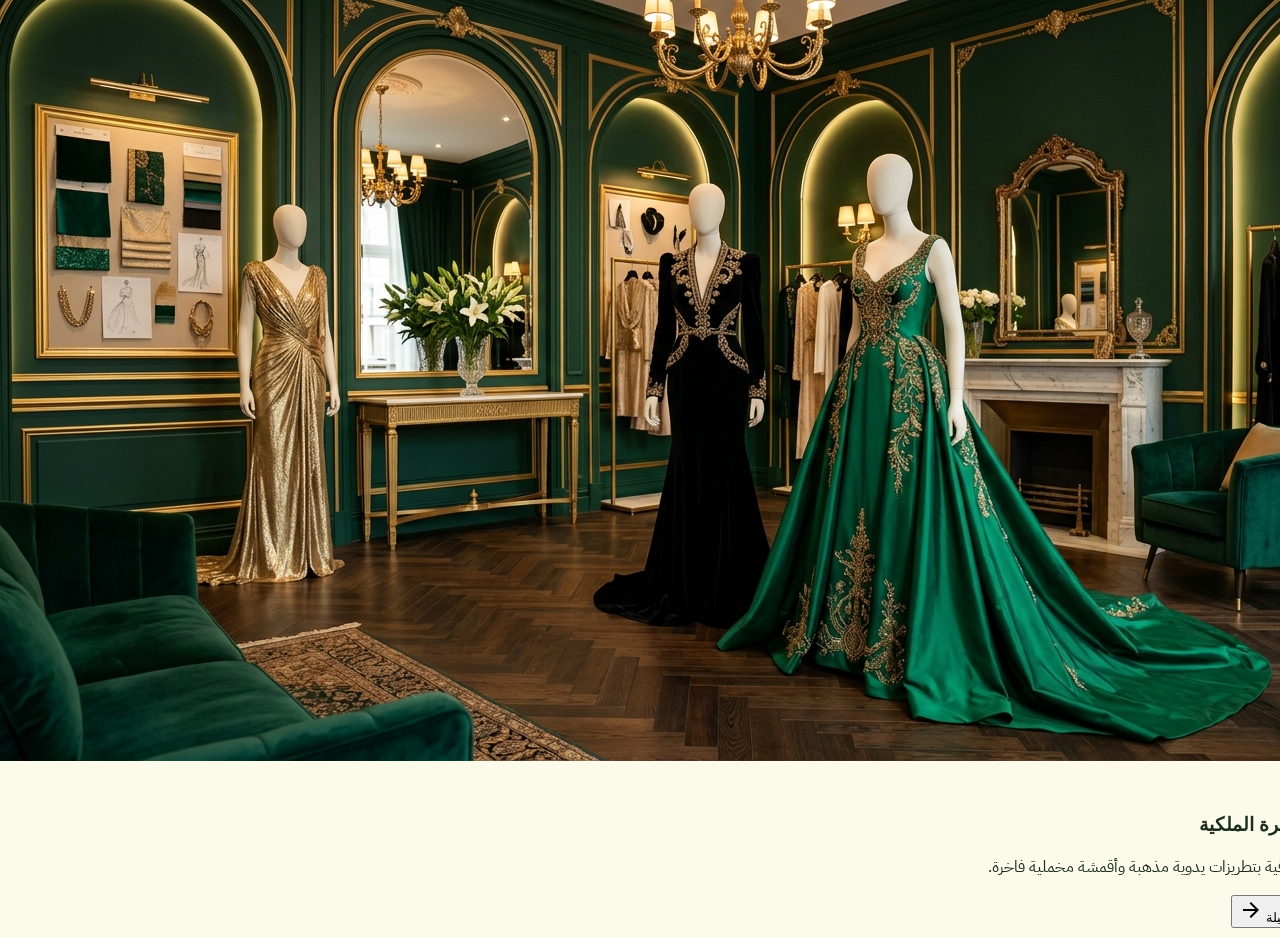
==== commit 7a80a50f: "fix: resolve Netlify build secret scan, CSS lint warnings, fortune wheel toggle sync, smart back nav" ====
--- a/index.html
+++ b/index.html
@@ -66,14 +66,23 @@
       },
     }
   </script>
-  <style type="text/tailwindcss">
-    @layer base {
-      body { @apply bg-background text-primary font-sans antialiased overflow-x-hidden; }
-      h1, h2, h3, h4, h5, h6 { @apply font-serif; }
-      [dir="rtl"] { font-family: "IBM Plex Sans Arabic", "Manrope", sans-serif; }
-      [dir="rtl"] h1, [dir="rtl"] h2, [dir="rtl"] h3, [dir="rtl"] h4, [dir="rtl"] h5, [dir="rtl"] h6 {
-        font-family: "Noto Serif Arabic", "Noto Serif", serif;
-      }
+  <style>
+    body {
+      background-color: #FCFAE8;
+      color: #1B2E1D;
+      font-family: "IBM Plex Sans Arabic", "Manrope", sans-serif;
+      -webkit-font-smoothing: antialiased;
+      -moz-osx-font-smoothing: grayscale;
+      overflow-x: hidden;
+    }
+    h1, h2, h3, h4, h5, h6 {
+      font-family: "Noto Serif", "Noto Serif Arabic", serif;
+    }
+    [dir="rtl"] {
+      font-family: "IBM Plex Sans Arabic", "Manrope", sans-serif;
+    }
+    [dir="rtl"] h1, [dir="rtl"] h2, [dir="rtl"] h3, [dir="rtl"] h4, [dir="rtl"] h5, [dir="rtl"] h6 {
+      font-family: "Noto Serif Arabic", "Noto Serif", serif;
     }
   </style>
   <link rel="stylesheet" href="./style.css" />
@@ -163,7 +172,7 @@
             <div>
               <div class="flex items-center gap-2">
                 <span class="font-serif text-white text-sm font-semibold" data-i18n="game_title">لعبة اليوم</span>
-                <span class="bg-accent/20 text-accent text-[8px] font-bold px-2 py-0.5 rounded-full uppercase tracking-wider">سحب فوري</span>
+                <span id="hub-game-badge" class="bg-accent/20 text-accent text-[8px] font-bold px-2 py-0.5 rounded-full uppercase tracking-wider">سحب فوري</span>
               </div>
               <p class="text-white/70 text-[10px] mt-0.5" data-i18n="game_subtitle">اسحبي العتلة الذهبية واربحي قسائم شراء وجوائز يومية!</p>
             </div>
@@ -221,7 +230,7 @@
         <div class="h-44 w-full relative overflow-hidden">
           <img id="current-store-banner" src="images/store_elegance.jpg" class="w-full h-full object-cover">
           <div class="absolute inset-0 bg-gradient-to-t from-primary/90 via-primary/40 to-transparent"></div>
-          <button class="absolute top-4 left-4 z-10 w-9 h-9 bg-black/40 backdrop-blur-md rounded-full flex items-center justify-center text-white" onclick="navigate('hub')" title="العودة للمنصة">
+          <button class="absolute top-4 left-4 z-10 w-9 h-9 bg-black/40 backdrop-blur-md rounded-full flex items-center justify-center text-white hover:bg-black/60 transition-colors" onclick="goBack('hub')" title="رجوع">
             <span class="material-symbols-outlined text-sm font-light">arrow_back</span>
           </button>
           <div class="absolute bottom-3 left-4 right-4 flex items-center justify-between text-white">
@@ -278,7 +287,7 @@
          SCREEN 3: PRODUCT DETAIL (تفاصيل المنتج مع المقاسات والألوان)
          ════════════════════════════════════════════════════════ -->
     <section id="screen-product" class="screen relative bg-background pb-28">
-      <button class="absolute top-4 left-4 z-10 w-10 h-10 bg-background/60 backdrop-blur-md rounded-full flex items-center justify-center text-primary" onclick="navigate('collections')">
+      <button class="absolute top-4 left-4 z-10 w-10 h-10 bg-background/60 backdrop-blur-md rounded-full flex items-center justify-center text-primary hover:bg-background/90 transition-colors shadow-sm" onclick="goBack('collections')" title="رجوع">
         <span class="material-symbols-outlined text-lg font-light">arrow_back</span>
       </button>
       <button id="product-fav-btn" class="fav-btn absolute top-4 right-4 z-10" onclick="toggleFavorite()">
@@ -383,7 +392,7 @@
          ════════════════════════════════════════════════════════ -->
     <section id="screen-bag" class="screen bg-background">
       <div class="px-6 py-4 flex items-center justify-between border-b border-primary/5 sticky top-0 bg-background/80 backdrop-blur-md z-10">
-        <button class="material-symbols-outlined text-xl font-light" onclick="navigate('collections')">arrow_back</button>
+        <button class="w-9 h-9 rounded-full flex items-center justify-center hover:bg-primary/5 transition-colors material-symbols-outlined text-xl font-light" onclick="goBack('collections')" title="رجوع">arrow_back</button>
         <h2 class="font-serif text-lg" data-i18n="refined_list">سلة التسوق</h2>
         <div class="w-10"></div>
       </div>
@@ -427,7 +436,7 @@
          ════════════════════════════════════════════════════════ -->
     <section id="screen-game" class="screen bg-background pb-28">
       <div class="px-6 py-4 flex items-center justify-between border-b border-primary/5 sticky top-0 bg-background/80 backdrop-blur-md z-10">
-        <button class="material-symbols-outlined text-xl font-light" onclick="navigate('hub')">arrow_back</button>
+        <button class="w-9 h-9 rounded-full flex items-center justify-center hover:bg-primary/5 transition-colors material-symbols-outlined text-xl font-light" onclick="goBack('hub')" title="رجوع">arrow_back</button>
         <h2 class="font-serif text-lg" data-i18n="game_title">عجلة الحظ اليومية</h2>
         <div class="w-10"></div>
       </div>
@@ -499,7 +508,7 @@
          ════════════════════════════════════════════════════════ -->
     <section id="screen-profile" class="screen bg-background pb-28">
       <div class="px-6 py-4 flex items-center justify-between border-b border-primary/5 sticky top-0 bg-background/80 backdrop-blur-md z-10">
-        <button class="material-symbols-outlined text-xl font-light" onclick="navigate('hub')">arrow_back</button>
+        <button class="w-9 h-9 rounded-full flex items-center justify-center hover:bg-primary/5 transition-colors material-symbols-outlined text-xl font-light" onclick="goBack('hub')" title="رجوع">arrow_back</button>
         <h2 class="font-serif text-lg" data-i18n="user_profile">الملف الشخصي والحساب</h2>
         <div class="w-10"></div>
       </div>
@@ -611,7 +620,7 @@
          ════════════════════════════════════════════════════════ -->
     <section id="screen-favorites" class="screen bg-background">
       <div class="px-6 py-4 flex items-center justify-between border-b border-primary/5 sticky top-0 bg-background/80 backdrop-blur-md z-10">
-        <button class="material-symbols-outlined text-xl font-light" onclick="navigate('hub')">arrow_back</button>
+        <button class="w-9 h-9 rounded-full flex items-center justify-center hover:bg-primary/5 transition-colors material-symbols-outlined text-xl font-light" onclick="goBack('hub')" title="رجوع">arrow_back</button>
         <h2 class="font-serif text-lg" data-i18n="fav_title">المفضلة</h2>
         <div class="w-10"></div>
       </div>
@@ -625,7 +634,7 @@
          ════════════════════════════════════════════════════════ -->
     <section id="screen-comments" class="screen bg-background">
       <div class="px-6 py-4 flex items-center justify-between border-b border-primary/5 sticky top-0 bg-background/80 backdrop-blur-md z-10">
-        <button class="material-symbols-outlined text-xl font-light" onclick="navigate('collections')">arrow_back</button>
+        <button class="w-9 h-9 rounded-full flex items-center justify-center hover:bg-primary/5 transition-colors material-symbols-outlined text-xl font-light" onclick="goBack('collections')" title="رجوع">arrow_back</button>
         <h2 class="font-serif text-lg" data-i18n="comments_title">التقييمات</h2>
         <div class="w-10"></div>
       </div>
@@ -928,8 +937,7 @@
     </div>
   </div>
 
-  <script src="https://cdnjs.cloudflare.com/ajax/libs/gsap/3.12.5/gsap.min.js"></script>
   <script src="https://cdnjs.cloudflare.com/ajax/libs/gsap/3.12.5/ScrollTrigger.min.js"></script>
-  <script type="module" src="./main.js?v=9.0"></script>
+  <script type="module" src="./main.js?v=10.0"></script>
 </body>
 </html>
--- a/style.css
+++ b/style.css
@@ -50,30 +50,48 @@
 
 /* ═══════ HERITAGE ORNAMENT ═══════ */
 .heritage-ornament {
-  @apply relative inline-block px-12;
+  position: relative;
+  display: inline-block;
+  padding-left: 3rem;
+  padding-right: 3rem;
 }
 .heritage-ornament::before, .heritage-ornament::after {
   content: '';
-  @apply absolute top-1/2 -translate-y-1/2 w-10 h-[1px] bg-gold/30;
-}
-.heritage-ornament::before { @apply left-0; }
-.heritage-ornament::after { @apply right-0; }
+  position: absolute;
+  top: 50%;
+  transform: translateY(-50%);
+  width: 2.5rem;
+  height: 1px;
+  background: rgba(212, 175, 55, 0.3);
+}
+.heritage-ornament::before { left: 0; }
+.heritage-ornament::after { right: 0; }
 
 /* ═══════ GOLD BUTTON ═══════ */
 .gold-btn-premium {
-  @apply bg-gold text-deep-green relative overflow-hidden transition-all duration-700;
+  background-color: var(--gold);
+  color: var(--deep-green);
+  position: relative;
+  overflow: hidden;
+  transition: all 0.7s ease;
   box-shadow: 0 10px 30px -10px rgba(212, 175, 55, 0.3);
 }
 .gold-btn-premium:hover {
-  @apply bg-deep-green text-cream scale-[1.02];
+  background-color: var(--deep-green);
+  color: var(--cream);
+  transform: scale(1.02);
   box-shadow: 0 20px 40px -15px rgba(27, 46, 29, 0.4);
 }
 .gold-btn-premium::after {
   content: '';
-  @apply absolute inset-0 bg-white/20 -translate-x-full skew-x-[-20deg] transition-transform duration-1000 ease-in-out;
+  position: absolute;
+  inset: 0;
+  background: rgba(255, 255, 255, 0.2);
+  transform: translateX(-100%) skewX(-20deg);
+  transition: transform 1s ease-in-out;
 }
 .gold-btn-premium:hover::after {
-  @apply translate-x-[250%];
+  transform: translateX(250%) skewX(-20deg);
 }
 
 /* ═══════ LUXURY GRID ═══════ */
@@ -145,34 +163,6 @@
   text-transform: uppercase;
   letter-spacing: 0.2em;
   text-shadow: 0 2px 20px rgba(0,0,0,0.3);
-}
-
-/* ═══════ CENTER FOCUS GRID ═══════ */
-.focus-grid-item {
-  position: relative;
-  overflow: hidden;
-  transition: all 0.6s cubic-bezier(0.16, 1, 0.3, 1);
-}
-.focus-grid-item .product-info {
-  position: absolute;
-  bottom: 0;
-  left: 0;
-  right: 0;
-  padding: 1.5rem;
-  background: linear-gradient(to top, rgba(0,0,0,0.7), transparent);
-  transform: translateY(100%);
-  opacity: 0;
-  transition: all 0.6s cubic-bezier(0.16, 1, 0.3, 1);
-}
-.focus-grid-item.is-focused .product-info {
-  transform: translateY(0);
-  opacity: 1;
-}
-.focus-grid-item:not(.is-focused) {
-  filter: brightness(0.7);
-}
-.focus-grid-item.is-focused {
-  filter: brightness(1);
 }
 
 /* ═══════ COLOR SWATCHES ═══════ */
@@ -553,7 +543,8 @@
 }
 .focus-grid-item .product-info {
   position: absolute;
-  inset-x: 0;
+  left: 0;
+  right: 0;
   bottom: 0;
   padding: 12px 10px 10px;
   background: linear-gradient(to top, rgba(15, 26, 17, 0.95) 0%, rgba(15, 26, 17, 0.7) 60%, transparent 100%);
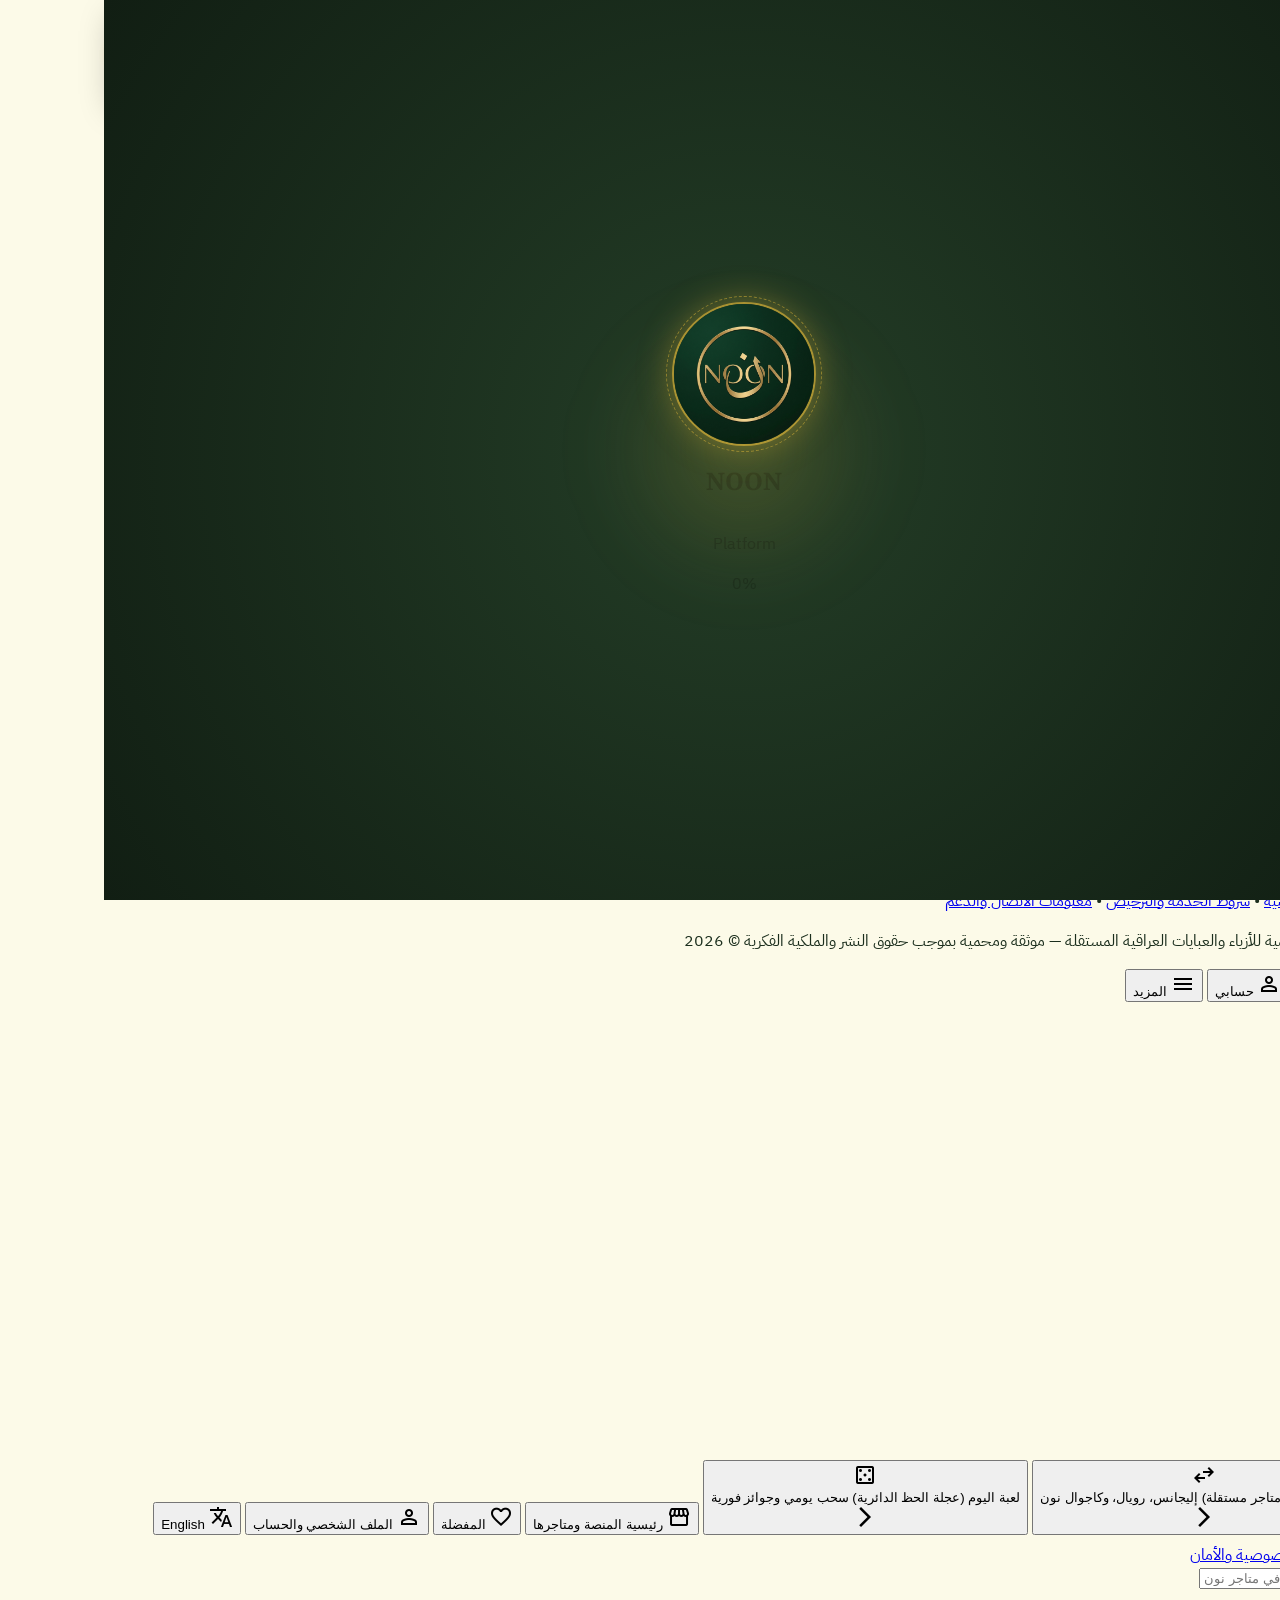
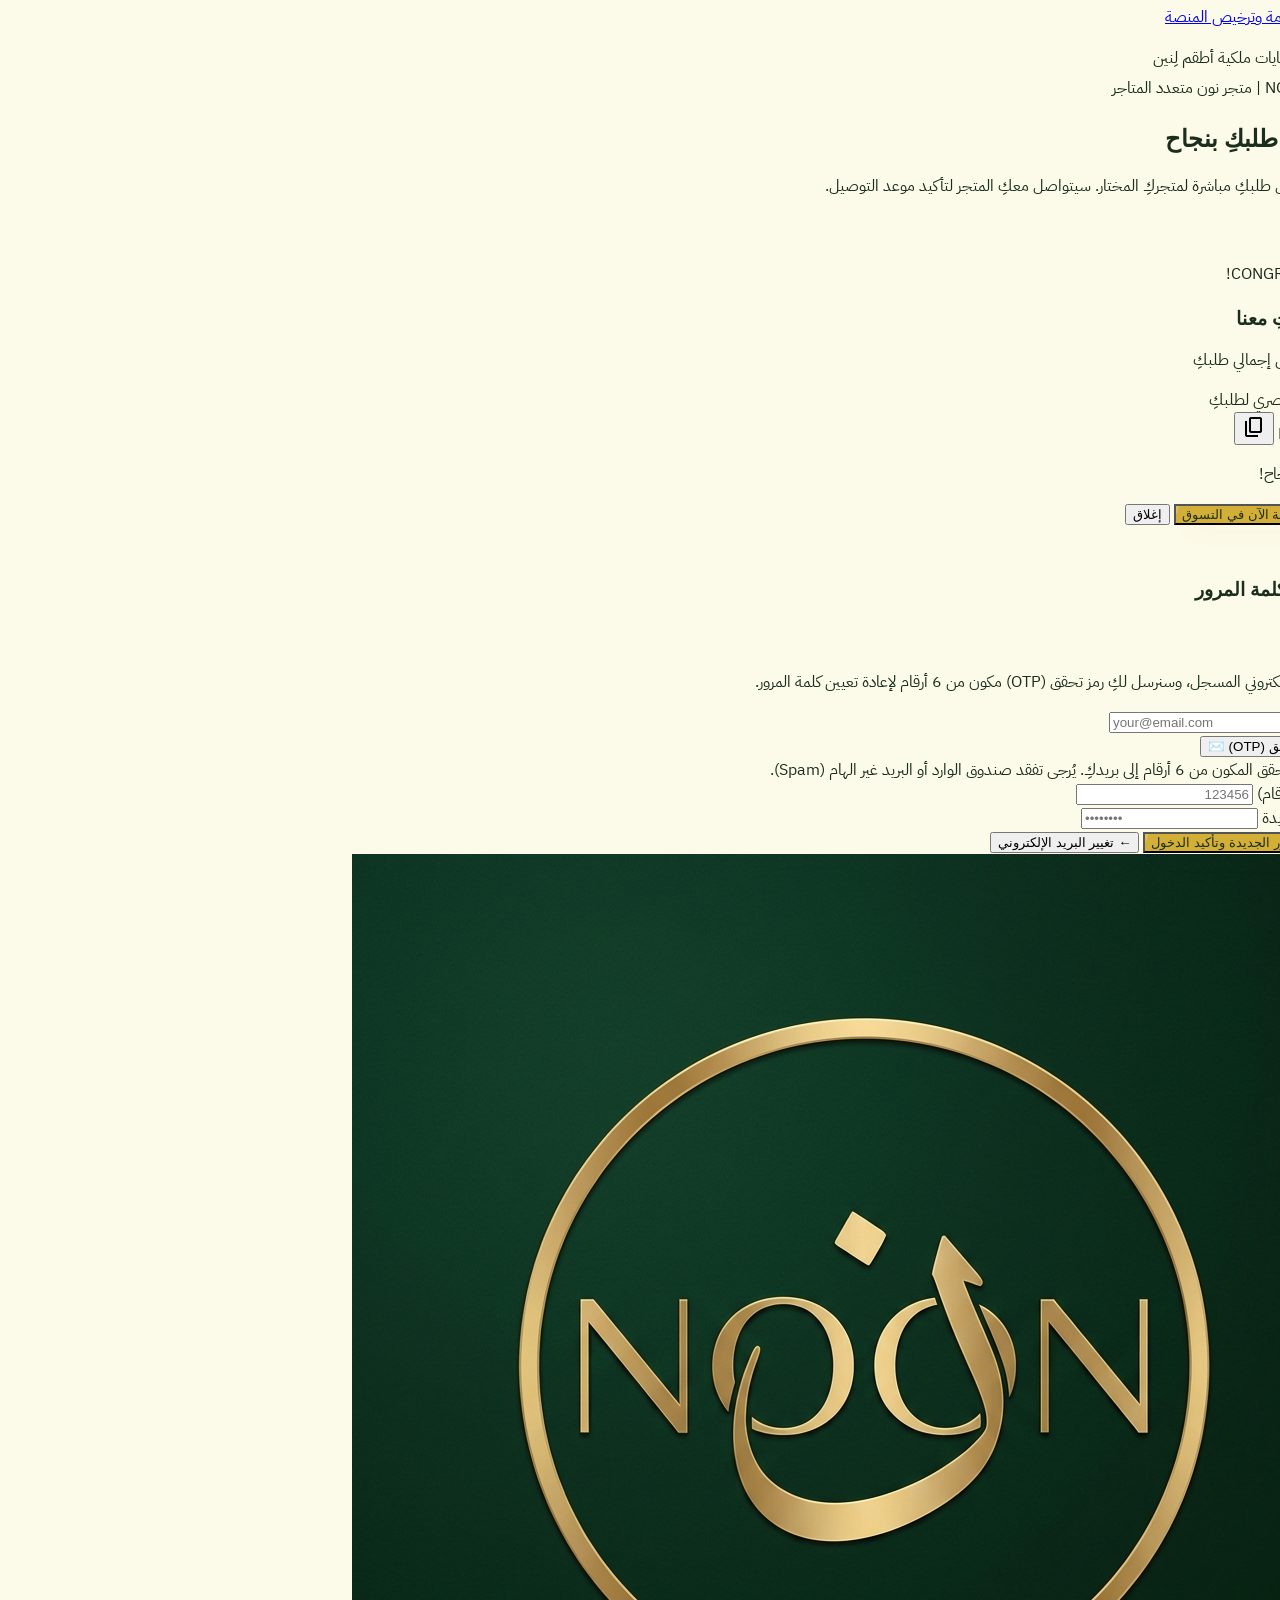
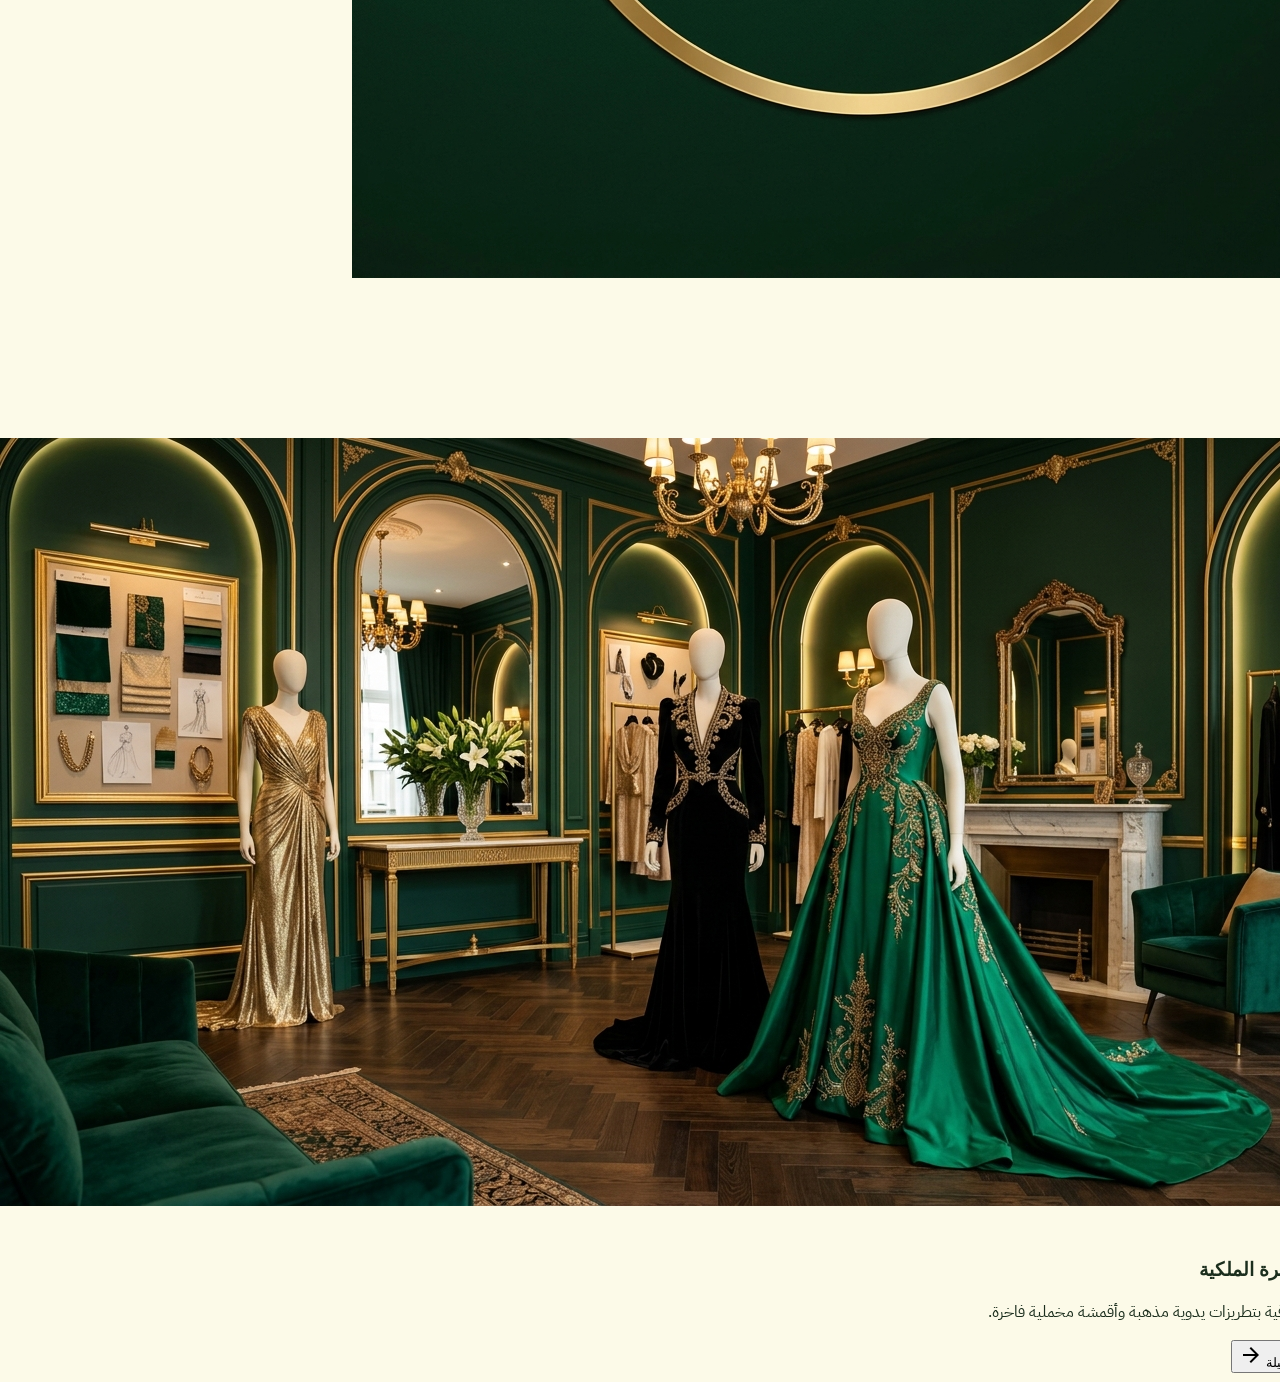
==== commit 499c54df: "Fix loading freeze at 30%, remove static hero cache, add responsive size selector and legal complian" ====
--- a/index.html
+++ b/index.html
@@ -5,7 +5,49 @@
   <meta name="viewport" content="width=device-width, initial-scale=1.0, maximum-scale=1.0, user-scalable=no" />
   <meta name="google" content="notranslate" />
   <title>منصة نون | NOON Multi-Store Platform</title>
-  <meta name="description" content="منصة نون — وجهتكِ الأولى لتسوق أرقى الأزياء والعبايات النسائية من متاجر مستقلة متعددة." />
+  <meta name="description" content="منصة نون — وجهتكِ الأولى لتسوق أرقى الأزياء والعبايات النسائية من متاجر مستقلة متعددة في العراق." />
+  <meta name="author" content="منصة نون للأزياء النسائية" />
+  <meta name="theme-color" content="#1B2E1D" />
+
+  <!-- Open Graph & Meta Standards for Instagram, Facebook & WhatsApp -->
+  <meta property="og:type" content="website" />
+  <meta property="og:site_name" content="منصة نون | NOON Fashion" />
+  <meta property="og:title" content="منصة نون للأزياء النسائية | NOON Platform" />
+  <meta property="og:description" content="تصفحي واقتني أرقى تصاميم الأزياء والعبايات وفساتين السهرة من أرقى دور الأزياء النسائية المستقلة." />
+  <meta property="og:image" content="images/logo.png" />
+  <meta property="og:locale" content="ar_AR" />
+  <meta name="twitter:card" content="summary_large_image" />
+  <meta name="twitter:title" content="منصة نون | NOON Fashion Platform" />
+  <meta name="twitter:description" content="أرقى دور الأزياء النسائية المستقلة في العراق." />
+
+  <!-- Instant Cache Hydration: Pre-loads custom Hero Image in 0ms (Prevents old placeholder flicker) -->
+  <script>
+    (function() {
+      try {
+        var raw = localStorage.getItem('noon_platform_settings');
+        if (raw) {
+          var s = JSON.parse(raw);
+          if (s && s.heroBg) {
+            window.__noonHeroBg = s.heroBg.replace(/^(\.\.\/)+/, '');
+          }
+        }
+      } catch(e) {}
+    })();
+  </script>
+
+  <!-- Structured Data: Verified Fashion Store Entity for Search & Social Crawlers -->
+  <script type="application/ld+json">
+  {
+    "@context": "https://schema.org",
+    "@type": "ClothingStore",
+    "name": "منصة نون للأزياء النسائية",
+    "alternateName": "NOON Multi-Store Fashion Platform",
+    "description": "منصة تسوق متخصصة في أرقى الأزياء النسائية والعبايات ودور التصميم المستقلة في العراق",
+    "currenciesAccepted": "IQD",
+    "paymentAccepted": "Cash on Delivery",
+    "priceRange": "$$"
+  }
+  </script>
   <script>
     window.onerror = function(msg, url, lineNo, columnNo, error) {
       console.log('NOON ERROR:', msg, 'at', lineNo, ':', columnNo);
@@ -148,8 +190,14 @@
       
       <!-- Platform Hero -->
       <div class="relative h-[65svh] w-full overflow-hidden cursor-pointer group" onclick="scrollToStores()">
-        <div class="absolute inset-0 parallax-wrap">
-          <img id="hero-bg-img" src="images/hero_noon.jpg" class="absolute inset-0 w-full h-full object-cover parallax-img animate-slow-zoom" alt="NOON Platform">
+        <div class="absolute inset-0 parallax-wrap bg-primary">
+          <img id="hero-bg-img" src="" class="absolute inset-0 w-full h-full object-cover parallax-img animate-slow-zoom transition-opacity duration-700" alt="NOON Platform" style="opacity: 0;" onload="this.style.opacity='1'" onerror="this.style.opacity='1'">
+          <script>
+            if (window.__noonHeroBg) {
+              var heroEl = document.getElementById('hero-bg-img');
+              if (heroEl) { heroEl.src = window.__noonHeroBg; }
+            }
+          </script>
         </div>
         <div class="absolute inset-0 bg-gradient-to-b from-black/30 via-primary/30 to-background"></div>
         <div class="absolute inset-0 flex flex-col items-center justify-center text-center px-6">
@@ -215,6 +263,18 @@
             <span class="material-symbols-outlined text-2xl mb-1">casino</span>
             <p class="text-[9px] uppercase tracking-wider text-background/90 font-bold">جوائز يومية</p>
           </div>
+        </div>
+
+        <!-- Official Compliance & Legal Links for Instagram & Meta Verification -->
+        <div class="mt-8 pt-6 border-t border-white/10 text-center space-y-2">
+          <div class="flex items-center justify-center gap-3 text-[10px] text-background/70 font-medium">
+            <a href="privacy.html" class="hover:text-accent transition-colors underline underline-offset-4">سياسة الخصوصية</a>
+            <span>•</span>
+            <a href="terms.html" class="hover:text-accent transition-colors underline underline-offset-4">شروط الخدمة والترخيص</a>
+            <span>•</span>
+            <a href="privacy.html#contact" class="hover:text-accent transition-colors underline underline-offset-4">معلومات الاتصال والدعم</a>
+          </div>
+          <p class="text-[9px] text-background/40">منصة نون الرسمية للأزياء والعبايات العراقية المستقلة — موثقة ومحمية بموجب حقوق النشر والملكية الفكرية © 2026</p>
         </div>
       </div>
 
@@ -330,7 +390,7 @@
             <span class="text-[10px] uppercase tracking-widest font-semibold" data-i18n="select_size">اختر المقاس</span>
             <span class="text-[10px] uppercase tracking-wider underline decoration-primary/30 cursor-pointer" data-i18n="size_guide">دليل المقاسات</span>
           </div>
-          <div class="grid grid-cols-5 gap-2" id="size-selector"></div>
+          <div class="flex flex-wrap gap-2.5 items-center" id="size-selector"></div>
         </div>
 
         <!-- Quantity -->
@@ -744,6 +804,20 @@
           <span class="material-symbols-outlined text-accent">translate</span>
           <span class="text-sm font-medium lang-toggle-text">English</span>
         </button>
+        <a href="privacy.html" class="w-full flex items-center justify-between p-3 rounded-xl hover:bg-primary/5 transition-colors text-right border border-primary/5 text-primary/80">
+          <div class="flex items-center gap-3">
+            <span class="material-symbols-outlined text-accent text-lg">policy</span>
+            <span class="text-xs font-medium">سياسة الخصوصية والأمان</span>
+          </div>
+          <span class="material-symbols-outlined text-xs text-primary/40">arrow_forward_ios</span>
+        </a>
+        <a href="terms.html" class="w-full flex items-center justify-between p-3 rounded-xl hover:bg-primary/5 transition-colors text-right border border-primary/5 text-primary/80">
+          <div class="flex items-center gap-3">
+            <span class="material-symbols-outlined text-accent text-lg">gavel</span>
+            <span class="text-xs font-medium">شروط الخدمة وترخيص المنصة</span>
+          </div>
+          <span class="material-symbols-outlined text-xs text-primary/40">arrow_forward_ios</span>
+        </a>
       </div>
       <div class="mt-6 text-center">
         <p class="text-[10px] uppercase tracking-widest font-semibold opacity-30">NOON Platform | متجر نون متعدد المتاجر</p>
